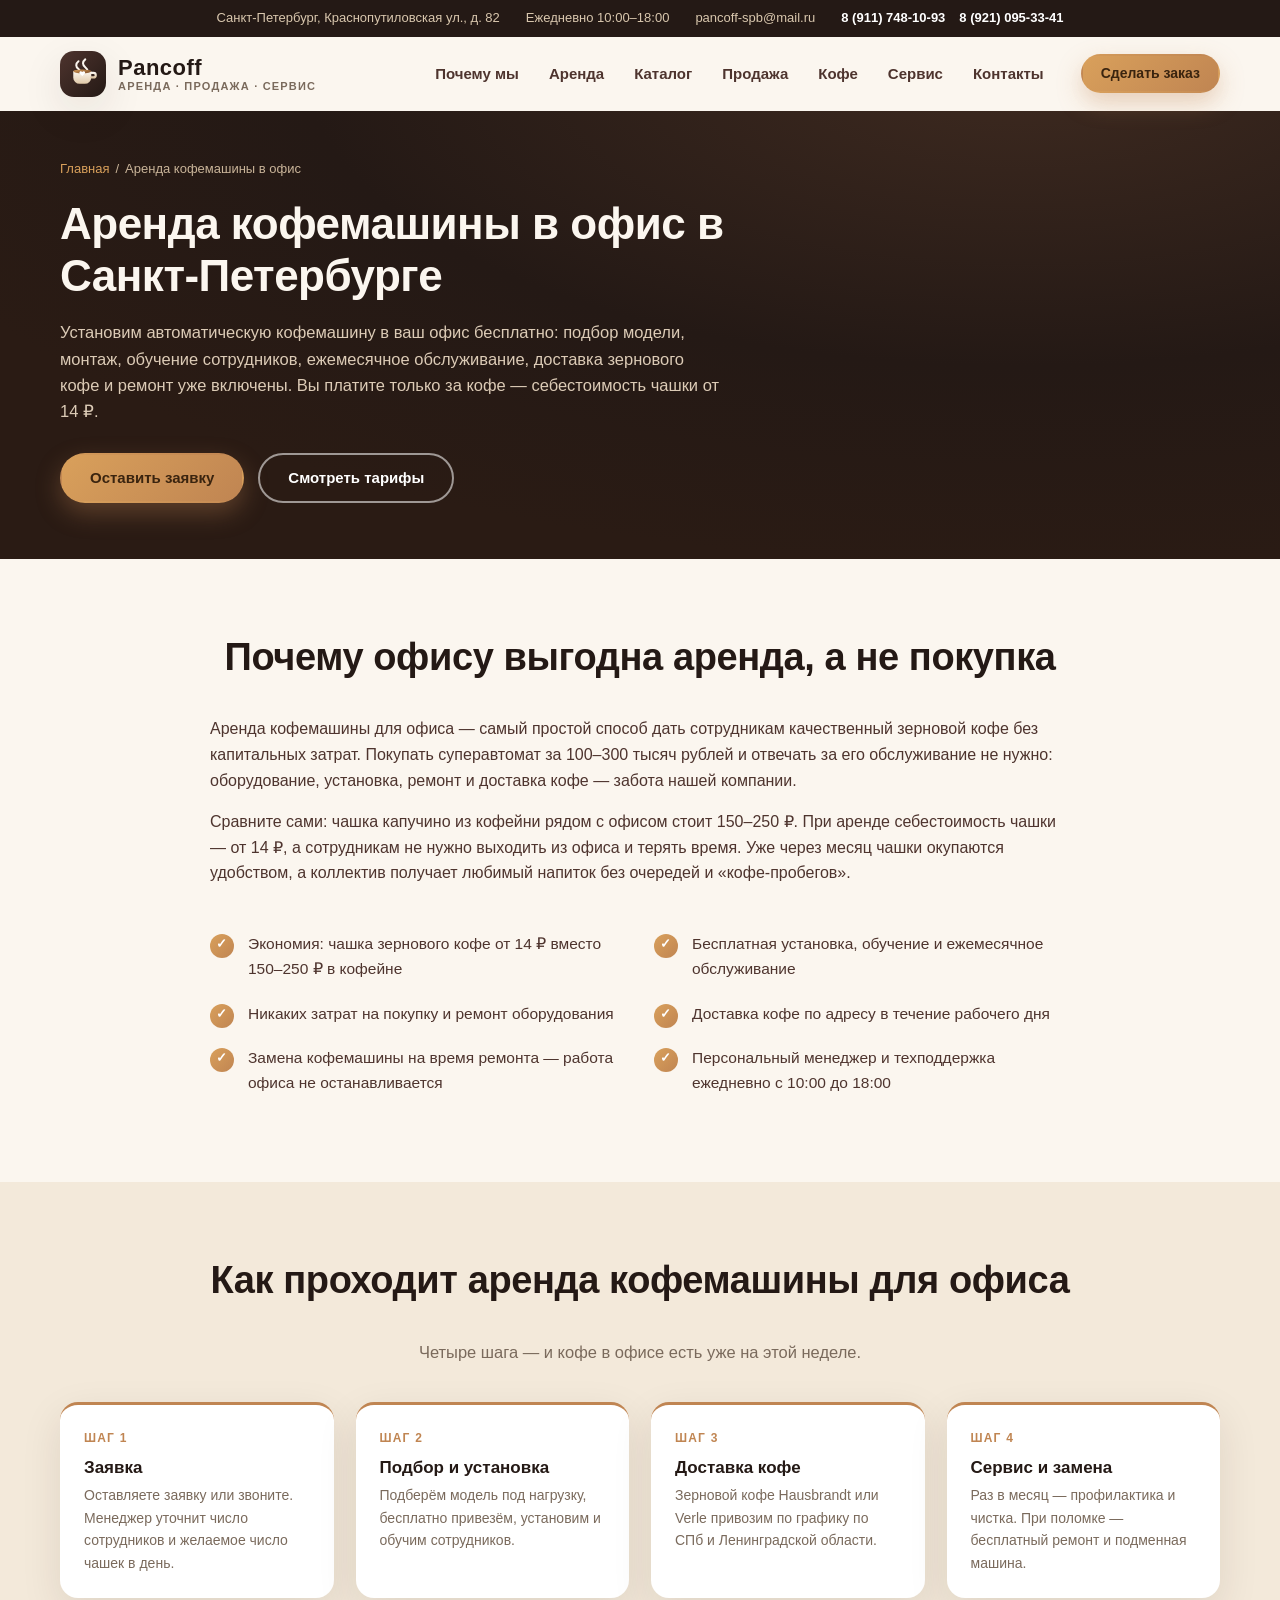
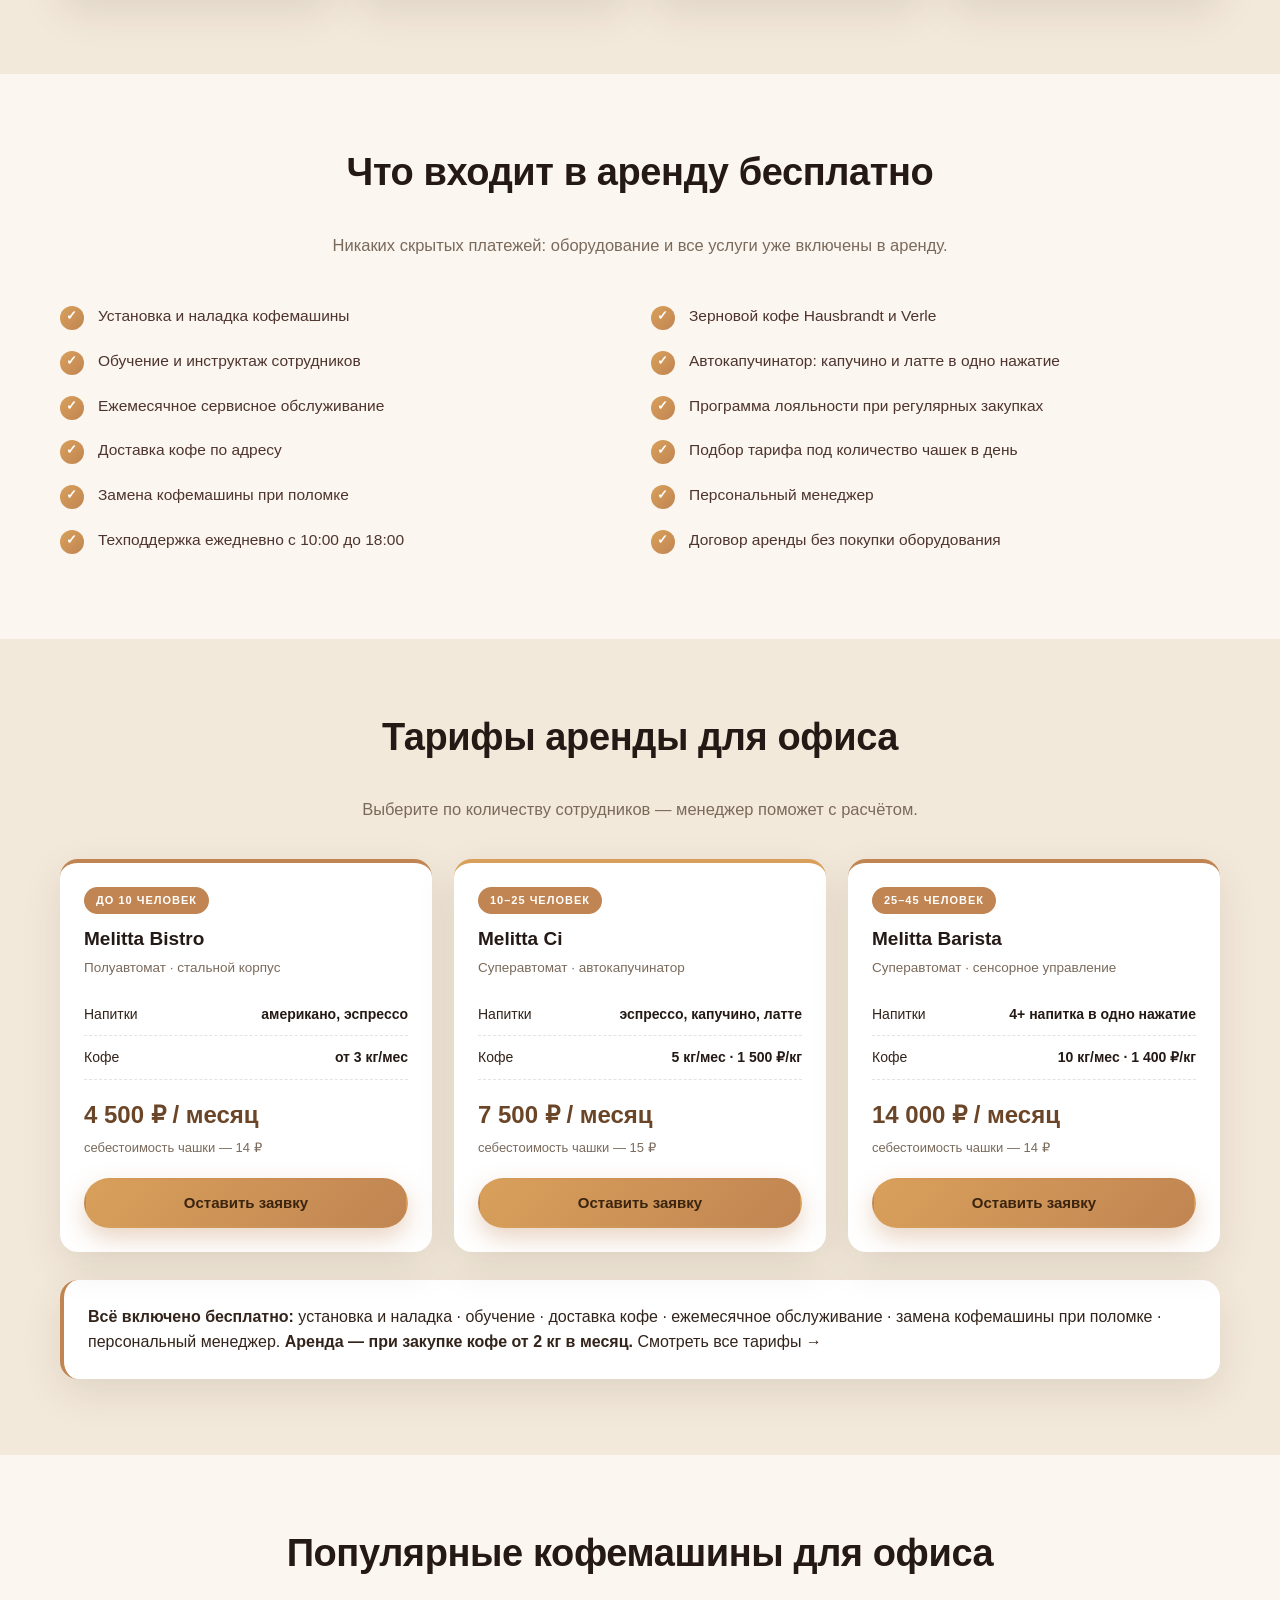
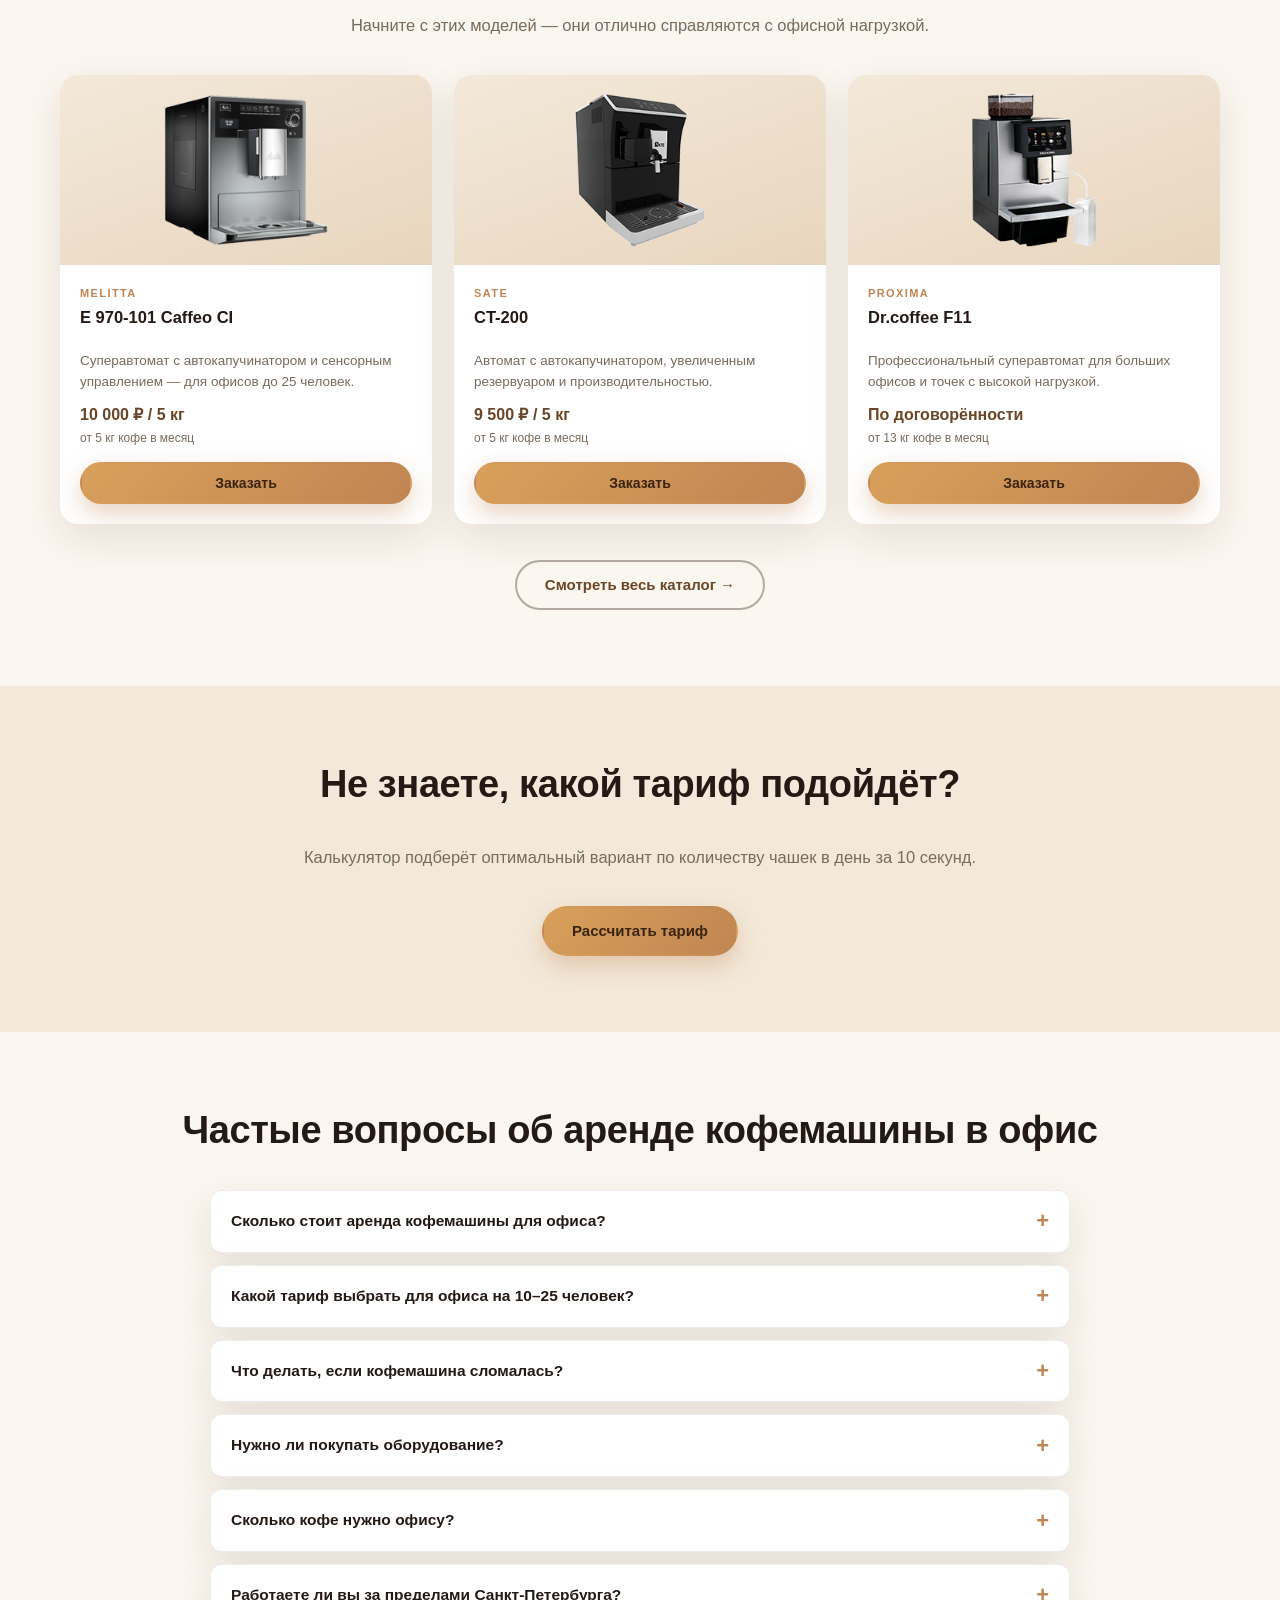
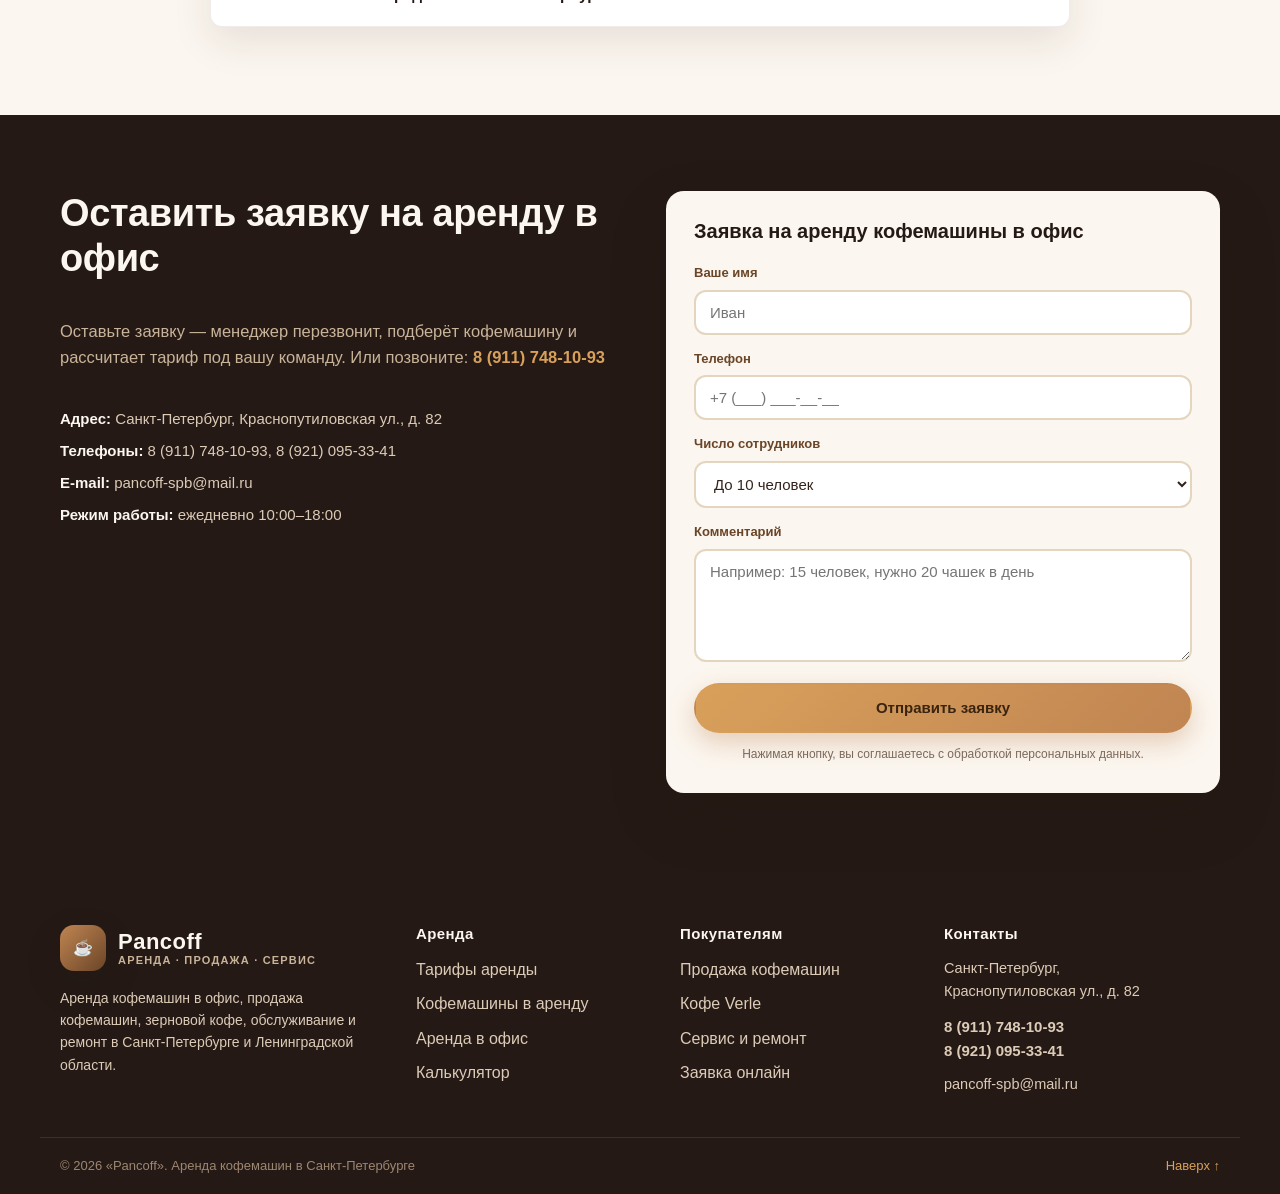
==== arenda-v-ofis/index.html @ 170a032c "order presets: match subject to each page's select options, deterministic matching" ====
<!DOCTYPE html>
<html lang="ru">
<head>
  <meta charset="UTF-8">
  <meta name="viewport" content="width=device-width, initial-scale=1.0">
  <meta name="referrer" content="strict-origin-when-cross-origin">
  <meta http-equiv="Content-Security-Policy" content="default-src 'self'; script-src 'self'; style-src 'self'; img-src 'self' data:; font-src 'self'; connect-src 'none'; object-src 'none'; base-uri 'self'; form-action 'self' mailto:">
  <title>Аренда кофемашины в офис в Санкт-Петербурге — бесплатно от 14 ₽ за чашку | Pancoff</title>
  <meta name="description" content="Аренда кофемашины в офис в СПб и Лен. области: бесплатная установка, ежемесячное обслуживание, ремонт и доставка кофе Hausbrandt и Verle. От 14 ₽ за чашку. Звоните: 8 (911) 748-10-93.">
  <meta name="keywords" content="аренда кофемашины в офис, кофемашина в офис спб, аренда кофемашины для офиса, кофе в офис, аренда кофемашины санкт-петербург">
  <link rel="canonical" href="https://mirtipl.github.io/pancoff-site/arenda-v-ofis/">
  <meta property="og:type" content="website">
  <meta property="og:locale" content="ru_RU">
  <meta property="og:title" content="Аренда кофемашины в офис в Санкт-Петербурге — бесплатно от 14 ₽ за чашку">
  <meta property="og:description" content="Бесплатная установка, обслуживание, ремонт и доставка кофе. От 14 ₽ за чашку. Санкт-Петербург и Лен. область.">
  <meta property="og:url" content="https://mirtipl.github.io/pancoff-site/arenda-v-ofis/">
  <meta property="og:image" content="https://mirtipl.github.io/pancoff-site/images/rent/melitta-970-101.png">
  <link rel="icon" href="data:image/svg+xml,<svg xmlns='http://www.w3.org/2000/svg' viewBox='0 0 100 100'><text y='.9em' font-size='90'>☕</text></svg>">
  <link rel="stylesheet" href="../css/style.css">
  <script type="application/ld+json">
  {
    "@context": "https://schema.org",
    "@type": "LocalBusiness",
    "name": "Pancoff",
    "description": "Аренда кофемашины в офис, продажа кофемашин, зерновой кофе, обслуживание и ремонт в Санкт-Петербурге и Ленинградской области.",
    "url": "https://mirtipl.github.io/pancoff-site/arenda-v-ofis/",
    "telephone": ["+79117481093", "+79210953341"],
    "email": "pancoff-spb@mail.ru",
    "image": "https://mirtipl.github.io/pancoff-site/images/rent/melitta-970-101.png",
    "address": {
      "@type": "PostalAddress",
      "streetAddress": "Краснопутиловская ул., д. 82",
      "addressLocality": "Санкт-Петербург",
      "addressCountry": "RU"
    },
    "openingHours": "Mo-Su 10:00-18:00"
  }
  </script>
  <script type="application/ld+json">
  {
    "@context": "https://schema.org",
    "@type": "FAQPage",
    "mainEntity": [
      {
        "@type": "Question",
        "name": "Сколько стоит аренда кофемашины для офиса?",
        "acceptedAnswer": { "@type": "Answer", "text": "Кофемашина предоставляется бесплатно при закупке кофе от 2 кг в месяц. Вы платите только за зерновой кофе — себестоимость чашки от 14 ₽. Установка, обслуживание и ремонт уже включены." }
      },
      {
        "@type": "Question",
        "name": "Какой тариф выбрать для офиса на 10–25 человек?",
        "acceptedAnswer": { "@type": "Answer", "text": "Для офиса на 10–25 человек оптимален тариф «Для офиса» с суперавтоматом Melitta Ci и автокапучинатором: эспрессо, капучино и латте готовятся в одно нажатие. Стоимость — 7 500 ₽ в месяц при закупке 5 кг кофе." }
      },
      {
        "@type": "Question",
        "name": "Что делать, если кофемашина сломалась?",
        "acceptedAnswer": { "@type": "Answer", "text": "При поломке мы бесплатно ремонтируем кофемашину (при регулярной закупке кофе) и на время ремонта предоставляем подменную машину, чтобы работа офиса не останавливалась." }
      },
      {
        "@type": "Question",
        "name": "Нужно ли покупать оборудование?",
        "acceptedAnswer": { "@type": "Answer", "text": "Нет. Оборудование предоставляется в аренду бесплатно при закупке кофе от 2 кг в месяц. Заключается договор аренды, никаких затрат на покупку техники нет." }
      },
      {
        "@type": "Question",
        "name": "Сколько кофе нужно офису?",
        "acceptedAnswer": { "@type": "Answer", "text": "Из 3 кг зернового кофе получается около 300 чашек. Для офиса на 10–15 человек обычно хватает 3–5 кг в месяц — точную норму поможет рассчитать менеджер." }
      },
      {
        "@type": "Question",
        "name": "Работаете ли вы за пределами Санкт-Петербурга?",
        "acceptedAnswer": { "@type": "Answer", "text": "Да, мы доставляем кофе и обслуживаем кофемашины по Санкт-Петербургу и всей Ленинградской области." }
      }
    ]
  }
  </script>
</head>
<body>

  <!-- ====== TOP BAR ====== -->
  <div class="topbar">
    <div class="container topbar__inner">
      <span class="topbar__item">Санкт-Петербург, Краснопутиловская ул., д. 82</span>
      <span class="topbar__item topbar__hours">Ежедневно 10:00–18:00</span>
      <span class="topbar__item topbar__mail">
        <a href="mailto:pancoff-spb@mail.ru">pancoff-spb@mail.ru</a>
      </span>
      <span class="topbar__item topbar__phones">
        <a href="tel:+79117481093">8 (911) 748-10-93</a>
        <a href="tel:+79210953341">8 (921) 095-33-41</a>
      </span>
    </div>
  </div>

  <!-- ====== HEADER ====== -->
  <header class="header" id="header">
    <div class="container header__inner">
      <a class="logo" href="../index.html" aria-label="Pancoff — на главную">
        <span class="logo__cup" aria-hidden="true">
          <svg viewBox="0 0 48 48" width="36" height="36" fill="none">
            <defs>
              <linearGradient id="lgBody" x1="0" y1="0" x2="0" y2="1">
                <stop offset="0" stop-color="#FBF6EF"/>
                <stop offset="1" stop-color="#E0C9A8"/>
              </linearGradient>
              <linearGradient id="lgCoffee" x1="0" y1="0" x2="1" y2="1">
                <stop offset="0" stop-color="#D9A05B"/>
                <stop offset="1" stop-color="#7A4A26"/>
              </linearGradient>
            </defs>
            <g class="logo-steam">
              <path d="M18 7c-4 3.2-4 7.2 0 10.4s4 7.2 0 10.4" stroke="#FBF6EF" stroke-width="2.7" stroke-linecap="round"/>
              <path d="M27 4.5c-4 3.2-4 7.2 0 10.4s4 7.2 0 10.4" stroke="#FBF6EF" stroke-width="2.7" stroke-linecap="round"/>
            </g>
            <path d="M11 20h24v8.5a8.5 8.5 0 0 1-8.5 8.5h-7A8.5 8.5 0 0 1 11 28.5V20z" fill="url(#lgBody)"/>
            <path d="M35 22.5h3a3 3 0 0 1 0 6h-3" stroke="url(#lgBody)" stroke-width="2.9" stroke-linecap="round"/>
            <ellipse cx="23" cy="20.4" rx="12" ry="2.5" fill="url(#lgCoffee)"/>
            <path class="logo-heart" d="M23 21.4c-.7-1-2-1.5-3-.8-1 .7-1 2.2-.2 3l3.2 3 3.2-3c.8-.8.8-2.3-.2-3-1-.7-2.3-.2-3 .8z" fill="#fff"/>
          </svg>
        </span>
        <span class="logo__text">Pancoff<small>аренда · продажа · сервис</small></span>
      </a>

      <nav class="nav" id="nav" aria-label="Основное меню">
        <a href="../index.html#advantages" class="nav__link">Почему мы</a>
        <a href="../index.html#packages" class="nav__link">Аренда</a>
        <a href="../index.html#catalog" class="nav__link">Каталог</a>
        <a href="../prodazha/" class="nav__link">Продажа</a>
        <a href="../coffee/" class="nav__link">Кофе</a>
        <a href="../remont/" class="nav__link">Сервис</a>
        <a href="../index.html#contacts" class="nav__link">Контакты</a>
        <div class="nav__extra">
          <div class="nav__phones">
            <a href="tel:+79117481093">8 (911) 748-10-93</a>
            <a href="tel:+79210953341">8 (921) 095-33-41</a>
          </div>
          <p class="nav__meta">Санкт-Петербург, Краснопутиловская ул., д. 82 · ежедневно 10:00–18:00 · pancoff-spb@mail.ru</p>
          <a href="#order" data-order data-tpl="office" class="btn btn--accent nav__cta">Сделать заказ</a>
        </div>
      </nav>
      <div class="nav-backdrop" id="navBackdrop" aria-hidden="true"></div>

      <div class="header__actions">
        <a href="#order" data-order data-tpl="office" class="btn btn--accent btn--sm header__cta">Сделать заказ</a>
        <button class="burger" id="burger" aria-label="Открыть меню" aria-expanded="false">
          <span></span><span></span><span></span>
        </button>
      </div>
    </div>
  </header>

  <main id="top">

    <!-- ====== PAGE HEAD ====== -->
    <section class="pagehead">
      <div class="container">
        <nav class="breadcrumb" aria-label="Хлебные крошки">
          <a href="../index.html">Главная</a>
          <span>/</span>
          <span>Аренда кофемашины в офис</span>
        </nav>
        <h1 class="pagehead__title">Аренда кофемашины в офис в Санкт-Петербурге</h1>
        <p class="pagehead__sub">
          Установим автоматическую кофемашину в ваш офис бесплатно: подбор модели, монтаж, обучение сотрудников,
          ежемесячное обслуживание, доставка зернового кофе и ремонт уже включены. Вы платите только за кофе —
          себестоимость чашки от 14 ₽.
        </p>
        <div class="hero__actions pagehead__actions">
          <a href="#order" data-order data-tpl="office" class="btn btn--accent">Оставить заявку</a>
          <a href="#tarifs" class="btn btn--ghost">Смотреть тарифы</a>
        </div>
      </div>
    </section>

    <!-- ====== BENEFITS ====== -->
    <section class="section">
      <div class="container">
        <h2 class="section__title">Почему офису выгодна аренда, а не покупка</h2>
        <div class="prose">
          <p>
            Аренда кофемашины для офиса — самый простой способ дать сотрудникам качественный зерновой кофе
            без капитальных затрат. Покупать суперавтомат за 100–300 тысяч рублей и отвечать за его обслуживание
            не нужно: оборудование, установка, ремонт и доставка кофе — забота нашей компании.
          </p>
          <p>
            Сравните сами: чашка капучино из кофейни рядом с офисом стоит 150–250 ₽. При аренде себестоимость
            чашки — от 14 ₽, а сотрудникам не нужно выходить из офиса и терять время. Уже через месяц чашки
            окупаются удобством, а коллектив получает любимый напиток без очередей и «кофе-пробегов».
          </p>
        </div>
        <ul class="checklist checklist--2col">
          <li>Экономия: чашка зернового кофе от 14 ₽ вместо 150–250 ₽ в кофейне</li>
          <li>Бесплатная установка, обучение и ежемесячное обслуживание</li>
          <li>Никаких затрат на покупку и ремонт оборудования</li>
          <li>Доставка кофе по адресу в течение рабочего дня</li>
          <li>Замена кофемашины на время ремонта — работа офиса не останавливается</li>
          <li>Персональный менеджер и техподдержка ежедневно с 10:00 до 18:00</li>
        </ul>
      </div>
    </section>

    <!-- ====== HOW IT WORKS ====== -->
    <section class="section section--tint">
      <div class="container">
        <h2 class="section__title">Как проходит аренда кофемашины для офиса</h2>
        <p class="section__lead">Четыре шага — и кофе в офисе есть уже на этой неделе.</p>
        <div class="steps">
          <div class="step">
            <div class="step__num">Шаг 1</div>
            <h3>Заявка</h3>
            <p>Оставляете заявку или звоните. Менеджер уточнит число сотрудников и желаемое число чашек в день.</p>
          </div>
          <div class="step">
            <div class="step__num">Шаг 2</div>
            <h3>Подбор и установка</h3>
            <p>Подберём модель под нагрузку, бесплатно привезём, установим и обучим сотрудников.</p>
          </div>
          <div class="step">
            <div class="step__num">Шаг 3</div>
            <h3>Доставка кофе</h3>
            <p>Зерновой кофе Hausbrandt или Verle привозим по графику по СПб и Ленинградской области.</p>
          </div>
          <div class="step">
            <div class="step__num">Шаг 4</div>
            <h3>Сервис и замена</h3>
            <p>Раз в месяц — профилактика и чистка. При поломке — бесплатный ремонт и подменная машина.</p>
          </div>
        </div>
      </div>
    </section>

    <!-- ====== INCLUDED ====== -->
    <section class="section">
      <div class="container">
        <h2 class="section__title">Что входит в аренду бесплатно</h2>
        <p class="section__lead">Никаких скрытых платежей: оборудование и все услуги уже включены в аренду.</p>
        <div class="grid grid--2">
          <ul class="checklist">
            <li>Установка и наладка кофемашины</li>
            <li>Обучение и инструктаж сотрудников</li>
            <li>Ежемесячное сервисное обслуживание</li>
            <li>Доставка кофе по адресу</li>
            <li>Замена кофемашины при поломке</li>
            <li>Техподдержка ежедневно с 10:00 до 18:00</li>
          </ul>
          <ul class="checklist">
            <li>Зерновой кофе Hausbrandt и Verle</li>
            <li>Автокапучинатор: капучино и латте в одно нажатие</li>
            <li>Программа лояльности при регулярных закупках</li>
            <li>Подбор тарифа под количество чашек в день</li>
            <li>Персональный менеджер</li>
            <li>Договор аренды без покупки оборудования</li>
          </ul>
        </div>
      </div>
    </section>

    <!-- ====== TARIFFS ====== -->
    <section class="section section--tint" id="tarifs">
      <div class="container">
        <h2 class="section__title">Тарифы аренды для офиса</h2>
        <p class="section__lead">Выберите по количеству сотрудников — менеджер поможет с расчётом.</p>
        <div class="grid grid--3">
          <div class="package">
            <span class="package__tag">До 10 человек</span>
            <h3>Melitta Bistro</h3>
            <div class="package__machine">Полуавтомат · стальной корпус</div>
            <div class="package__spec"><span>Напитки</span><b>американо, эспрессо</b></div>
            <div class="package__spec"><span>Кофе</span><b>от 3 кг/мес</b></div>
            <div class="package__price"><b>4 500 ₽ / месяц</b><span>себестоимость чашки — 14 ₽</span></div>
            <a class="btn btn--accent" href="#order" data-order data-tpl="package" data-subject="До 10 человек" data-tariff="до 10 человек" data-machine="Melitta Bistro" data-price="4 500 ₽" data-coffee="от 3 кг/мес">Оставить заявку</a>
          </div>
          <div class="package package--hot">
            <span class="package__tag">10–25 человек</span>
            <h3>Melitta Ci</h3>
            <div class="package__machine">Суперавтомат · автокапучинатор</div>
            <div class="package__spec"><span>Напитки</span><b>эспрессо, капучино, латте</b></div>
            <div class="package__spec"><span>Кофе</span><b>5 кг/мес · 1 500 ₽/кг</b></div>
            <div class="package__price"><b>7 500 ₽ / месяц</b><span>себестоимость чашки — 15 ₽</span></div>
            <a class="btn btn--accent" href="#order" data-order data-tpl="package" data-subject="10–25 человек" data-tariff="10–25 человек" data-machine="Melitta Ci" data-price="7 500 ₽" data-coffee="5 кг/мес · 1 500 ₽/кг">Оставить заявку</a>
          </div>
          <div class="package">
            <span class="package__tag">25–45 человек</span>
            <h3>Melitta Barista</h3>
            <div class="package__machine">Суперавтомат · сенсорное управление</div>
            <div class="package__spec"><span>Напитки</span><b>4+ напитка в одно нажатие</b></div>
            <div class="package__spec"><span>Кофе</span><b>10 кг/мес · 1 400 ₽/кг</b></div>
            <div class="package__price"><b>14 000 ₽ / месяц</b><span>себестоимость чашки — 14 ₽</span></div>
            <a class="btn btn--accent" href="#order" data-order data-tpl="package" data-subject="25–45 человек" data-tariff="25–45 человек" data-machine="Melitta Barista" data-price="14 000 ₽" data-coffee="10 кг/мес · 1 400 ₽/кг">Оставить заявку</a>
          </div>
        </div>
        <div class="panel packages__note">
          <b>Всё включено бесплатно:</b> установка и наладка · обучение · доставка кофе · ежемесячное обслуживание ·
          замена кофемашины при поломке · персональный менеджер. <b>Аренда — при закупке кофе от 2 кг в месяц.</b>
          <a href="../index.html#packages">Смотреть все тарифы →</a>
        </div>
      </div>
    </section>

    <!-- ====== FEATURED MACHINES ====== -->
    <section class="section">
      <div class="container">
        <h2 class="section__title">Популярные кофемашины для офиса</h2>
        <p class="section__lead">Начните с этих моделей — они отлично справляются с офисной нагрузкой.</p>
        <div class="catalog">
          <div class="item">
            <div class="item__img">
              <img class="item__img-photo" src="../images/rent/melitta-970-101.png" alt="Кофемашина Melitta E 970-101 Caffeo CI в аренду в офис" loading="lazy">
            </div>
            <div class="item__body">
              <span class="item__brand">Melitta</span>
              <h3>E 970-101 Caffeo CI</h3>
              <p class="item__desc">Суперавтомат с автокапучинатором и сенсорным управлением — для офисов до 25 человек.</p>
              <div class="item__foot">
                <div class="item__price"><b>10 000 ₽ / 5 кг</b><span>от 5 кг кофе в месяц</span></div>
                <a class="btn btn--accent" href="#order" data-order data-tpl="rent" data-machine="Melitta E 970-101 Caffeo CI" data-price="10 000 ₽ / 5 кг">Заказать</a>
              </div>
            </div>
          </div>
          <div class="item">
            <div class="item__img">
              <img class="item__img-photo" src="../images/rent/sate-ct-200.png" alt="Кофемашина Sate CT-200 в аренду в офис" loading="lazy">
            </div>
            <div class="item__body">
              <span class="item__brand">Sate</span>
              <h3>CT-200</h3>
              <p class="item__desc">Автомат с автокапучинатором, увеличенным резервуаром и производительностью.</p>
              <div class="item__foot">
                <div class="item__price"><b>9 500 ₽ / 5 кг</b><span>от 5 кг кофе в месяц</span></div>
                <a class="btn btn--accent" href="#order" data-order data-tpl="rent" data-machine="Sate CT-200" data-price="9 500 ₽ / 5 кг">Заказать</a>
              </div>
            </div>
          </div>
          <div class="item">
            <div class="item__img">
              <img class="item__img-photo" src="../images/rent/proxima-f11.png" alt="Кофемашина Proxima Dr.coffee F11 в аренду в офис" loading="lazy">
            </div>
            <div class="item__body">
              <span class="item__brand">Proxima</span>
              <h3>Dr.coffee F11</h3>
              <p class="item__desc">Профессиональный суперавтомат для больших офисов и точек с высокой нагрузкой.</p>
              <div class="item__foot">
                <div class="item__price"><b>По договорённости</b><span>от 13 кг кофе в месяц</span></div>
                <a class="btn btn--accent" href="#order" data-order data-tpl="rent" data-machine="Proxima Dr.coffee F11" data-price="по договорённости">Заказать</a>
              </div>
            </div>
          </div>
        </div>
        <div class="center-cta">
          <a class="btn btn--ghost-dark" href="../index.html#catalog">Смотреть весь каталог →</a>
        </div>
      </div>
    </section>

    <!-- ====== CALC CTA ====== -->
    <section class="section section--tint">
      <div class="container calc-cta">
        <h2 class="section__title">Не знаете, какой тариф подойдёт?</h2>
        <p class="section__lead">Калькулятор подберёт оптимальный вариант по количеству чашек в день за 10 секунд.</p>
        <a class="btn btn--accent" href="../index.html#calc">Рассчитать тариф</a>
      </div>
    </section>

    <!-- ====== FAQ ====== -->
    <section class="section" id="faq">
      <div class="container">
        <h2 class="section__title">Частые вопросы об аренде кофемашины в офис</h2>
        <div class="faq">
          <details>
            <summary>Сколько стоит аренда кофемашины для офиса?</summary>
            <p>Кофемашина предоставляется бесплатно при закупке кофе от 2 кг в месяц. Вы платите только за зерновой кофе — себестоимость чашки от 14 ₽. Установка, обслуживание и ремонт уже включены.</p>
          </details>
          <details>
            <summary>Какой тариф выбрать для офиса на 10–25 человек?</summary>
            <p>Для офиса на 10–25 человек оптимален тариф «Для офиса» с суперавтоматом Melitta Ci и автокапучинатором: эспрессо, капучино и латте готовятся в одно нажатие. Стоимость — 7 500 ₽ в месяц при закупке 5 кг кофе.</p>
          </details>
          <details>
            <summary>Что делать, если кофемашина сломалась?</summary>
            <p>При поломке мы бесплатно ремонтируем кофемашину (при регулярной закупке кофе) и на время ремонта предоставляем подменную машину, чтобы работа офиса не останавливалась.</p>
          </details>
          <details>
            <summary>Нужно ли покупать оборудование?</summary>
            <p>Нет. Оборудование предоставляется в аренду бесплатно при закупке кофе от 2 кг в месяц. Заключается договор аренды, никаких затрат на покупку техники нет.</p>
          </details>
          <details>
            <summary>Сколько кофе нужно офису?</summary>
            <p>Из 3 кг зернового кофе получается около 300 чашек. Для офиса на 10–15 человек обычно хватает 3–5 кг в месяц — точную норму поможет рассчитать менеджер.</p>
          </details>
          <details>
            <summary>Работаете ли вы за пределами Санкт-Петербурга?</summary>
            <p>Да, мы доставляем кофе и обслуживаем кофемашины по Санкт-Петербургу и всей Ленинградской области.</p>
          </details>
        </div>
      </div>
    </section>

    <!-- ====== ORDER ====== -->
    <section class="section section--dark" id="order">
      <div class="container order">
        <div class="order__text">
          <h2 class="section__title section__title--left section__title--light">Оставить заявку на аренду в офис</h2>
          <p class="section__lead section__lead--left section__lead--light">
            Оставьте заявку — менеджер перезвонит, подберёт кофемашину и рассчитает тариф под вашу команду.
            Или позвоните: <a class="order__phone" href="tel:+79117481093">8 (911) 748-10-93</a>
          </p>
          <ul class="order__contacts">
            <li><b>Адрес:</b> Санкт-Петербург, Краснопутиловская ул., д. 82</li>
            <li><b>Телефоны:</b> 8 (911) 748-10-93, 8 (921) 095-33-41</li>
            <li><b>E-mail:</b> pancoff-spb@mail.ru</li>
            <li><b>Режим работы:</b> ежедневно 10:00–18:00</li>
          </ul>
        </div>
        <form class="form" id="orderForm" novalidate>
          <h3 class="form__title">Заявка на аренду кофемашины в офис</h3>
          <label class="field">
            <span>Ваше имя</span>
            <input type="text" name="name" placeholder="Иван" autocomplete="name" maxlength="100" required>
          </label>
          <label class="field">
            <span>Телефон</span>
            <input type="tel" name="phone" placeholder="+7 (___) ___-__-__" autocomplete="tel" maxlength="24" required>
          </label>
          <label class="field">
            <span>Число сотрудников</span>
            <select name="subject">
              <option>До 10 человек</option>
              <option>10–25 человек</option>
              <option>25–45 человек</option>
              <option>Более 45 человек</option>
            </select>
          </label>
          <label class="field">
            <span>Комментарий</span>
            <textarea name="message" rows="5" placeholder="Например: 15 человек, нужно 20 чашек в день"></textarea>
          </label>
          <button type="submit" class="btn btn--accent btn--block">Отправить заявку</button>
          <p class="form__note">Нажимая кнопку, вы соглашаетесь с обработкой персональных данных.</p>
          <div class="form__done" role="status">
            <div class="big">☕</div>
            <h4>Спасибо! Заявка сформирована</h4>
            <p>В почтовой программе откроется письмо — останется нажать «Отправить».</p>
            <a class="form__mailto" href="#">Открыть письмо в почтовом клиенте →</a>
            <p class="form__reset">Форма снова станет доступна через 5 секунд…</p>
          </div>
        </form>
      </div>
    </section>

  </main>

  <!-- ====== FOOTER ====== -->
  <footer class="footer" id="contacts">
    <div class="container footer__grid">
      <div class="footer__col">
        <a class="logo logo--light" href="../index.html">
          <span class="logo__cup" aria-hidden="true">☕</span>
          <span class="logo__text">Pancoff<small>аренда · продажа · сервис</small></span>
        </a>
        <p class="footer__about">Аренда кофемашин в офис, продажа кофемашин, зерновой кофе, обслуживание и ремонт в Санкт-Петербурге и Ленинградской области.</p>
      </div>
      <div class="footer__col">
        <h4>Аренда</h4>
        <ul class="footer__links">
          <li><a href="../index.html#packages">Тарифы аренды</a></li>
          <li><a href="../index.html#catalog">Кофемашины в аренду</a></li>
          <li><a href="#top">Аренда в офис</a></li>
          <li><a href="../index.html#calc">Калькулятор</a></li>
        </ul>
      </div>
      <div class="footer__col">
        <h4>Покупателям</h4>
        <ul class="footer__links">
          <li><a href="../prodazha/">Продажа кофемашин</a></li>
          <li><a href="../coffee/">Кофе Verle</a></li>
          <li><a href="../remont/">Сервис и ремонт</a></li>
          <li><a href="#order" data-order data-tpl="office">Заявка онлайн</a></li>
        </ul>
      </div>
      <div class="footer__col">
        <h4>Контакты</h4>
        <address class="footer__address">
          Санкт-Петербург,<br>Краснопутиловская ул., д. 82
        </address>
        <p class="footer__phones">
          <a href="tel:+79117481093">8 (911) 748-10-93</a><br>
          <a href="tel:+79210953341">8 (921) 095-33-41</a>
        </p>
        <a class="footer__mail" href="mailto:pancoff-spb@mail.ru">pancoff-spb@mail.ru</a>
      </div>
    </div>
    <div class="container footer__bottom">
      <span>© 2026 «Pancoff». Аренда кофемашин в Санкт-Петербурге</span>
      <a href="#top">Наверх ↑</a>
    </div>
  </footer>

  <script src="../js/main.js"></script>
</body>
</html>
---- css/style.css ----
/* ===== Pancoff — modern stylesheet ===== */
:root {
  --coffee-900: #241915;
  --coffee-800: #2A1B14;
  --coffee-700: #3E2A20;
  --brown: #4E342E;
  --brown-2: #6b4527;
  --accent: #C08552;
  --accent-2: #B47B4F;
  --accent-3: #D9A05B;
  --cream: #FBF6EF;
  --cream-2: #F3E9DA;
  --text: #33241B;
  --muted: #7A6A5C;
  --white: #fff;
  --radius: 18px;
  --radius-sm: 12px;
  --shadow: 0 14px 40px rgba(46, 27, 15, .10);
  --shadow-lg: 0 24px 60px rgba(46, 27, 15, .16);
  --font: "Segoe UI", "Manrope", "Montserrat", -apple-system, "Helvetica Neue", Arial, sans-serif;
  --maxw: 1200px;
}

* { box-sizing: border-box; }

html { scroll-behavior: smooth; scroll-padding-top: 84px; }

body {
  margin: 0;
  font-family: var(--font);
  color: var(--text);
  background: var(--cream);
  line-height: 1.6;
  -webkit-font-smoothing: antialiased;
  -webkit-text-size-adjust: 100%;
  text-size-adjust: 100%;
  overflow-x: hidden;
}

img, svg { max-width: 100%; display: block; }
a { color: inherit; text-decoration: none; }
ul { margin: 0; padding: 0; list-style: none; }
h1, h2, h3, h4 { margin: 0; line-height: 1.2; }
h1, h2, h3, h4 { overflow-wrap: break-word; }
.hero__title, .section__title, .item h3, .package h3, .coffee__card h3 { overflow-wrap: anywhere; }
p, li, address { -webkit-hyphens: auto; hyphens: auto; }
a, button { -webkit-tap-highlight-color: transparent; }
button { touch-action: manipulation; }

.container { max-width: var(--maxw); margin: 0 auto; padding: 0 20px; }

.btn {
  display: inline-flex;
  align-items: center;
  justify-content: center;
  gap: 8px;
  padding: 14px 28px;
  border-radius: 999px;
  font-weight: 700;
  font-size: 15px;
  line-height: 1.2;
  border: 2px solid transparent;
  cursor: pointer;
  transition: transform .18s ease, box-shadow .18s ease, background .18s ease, color .18s ease;
  font-family: var(--font);
}
.btn--accent { background: linear-gradient(135deg, var(--accent-3), var(--accent)); color: #3a240f; box-shadow: 0 10px 24px rgba(192, 133, 82, .35); }
.btn--accent:hover { transform: translateY(-2px); box-shadow: 0 16px 32px rgba(192, 133, 82, .45); }
.btn--ghost { border-color: rgba(255, 255, 255, .55); color: var(--white); }
.btn--ghost:hover { background: rgba(255, 255, 255, .12); }
.btn--ghost-dark { border-color: rgba(46, 27, 15, .35); color: var(--brown-2); }
.btn--ghost-dark:hover { background: rgba(192, 133, 82, .12); }
.btn--sm { padding: 9px 18px; font-size: 14px; }
.btn--block { width: 100%; }
.btn:focus-visible, .tab:focus-visible, .burger:focus-visible, .faq summary:focus-visible { outline: 3px solid var(--accent-3); outline-offset: 2px; }
a:focus-visible { outline: 2px solid var(--accent-3); outline-offset: 2px; }

/* ---------- top bar ---------- */
.topbar { background: var(--coffee-900); color: #D9C7AE; font-size: 13px; }
.topbar__inner { display: flex; flex-wrap: wrap; gap: 6px 26px; justify-content: center; align-items: center; padding-top: 8px; padding-bottom: 8px; }
.topbar__phones { display: inline-flex; gap: 14px; }
.topbar a:hover { color: var(--accent-3); }
.topbar__phones a { font-weight: 700; color: var(--white); }

/* ---------- header ---------- */
.header { position: sticky; top: 0; z-index: 50; background: rgba(251, 246, 239, .92); backdrop-filter: blur(10px); transition: box-shadow .2s ease; }
.header.scrolled { box-shadow: 0 6px 24px rgba(46, 27, 15, .10); }
.header__inner { display: flex; align-items: center; gap: 24px; padding-top: 14px; padding-bottom: 14px; }

.logo { display: inline-flex; align-items: center; gap: 12px; }
.logo__cup { display: grid; place-items: center; width: 46px; height: 46px; border-radius: 14px; background: linear-gradient(135deg, var(--brown), var(--coffee-900)); box-shadow: var(--shadow); }
.logo-steam path { transform-box: fill-box; transform-origin: center bottom; animation: logoSteam 2.4s ease-in-out infinite; }
.logo-steam path:nth-child(2) { animation-delay: .7s; }
@keyframes logoSteam {
  0%, 100% { transform: translateY(0) scaleY(1); opacity: .55; }
  50% { transform: translateY(-3.5px) scaleY(1.12); opacity: 1; }
}
.logo-heart { transform-box: fill-box; transform-origin: center; animation: heartPulse 1.7s ease-in-out infinite; }
@keyframes heartPulse {
  0%, 100% { transform: scale(1); }
  50% { transform: scale(1.22); }
}
.logo__text { font-size: 22px; font-weight: 800; color: var(--coffee-900); letter-spacing: .5px; display: flex; flex-direction: column; line-height: 1.1; }
.logo__text small { font-size: 11px; font-weight: 600; color: var(--muted); letter-spacing: 1.2px; text-transform: uppercase; }
.logo--light .logo__text { color: var(--cream); }
.logo--light .logo__text small { color: #C9B499; }
.logo--light .logo__cup { background: linear-gradient(135deg, var(--accent), var(--brown-2)); }

.nav { display: flex; gap: 4px; margin-left: auto; }
.nav__link { padding: 8px 13px; border-radius: 999px; font-weight: 600; font-size: 15px; color: var(--brown); transition: background .15s ease, color .15s ease; }
.nav__link:hover { background: rgba(192, 133, 82, .14); color: var(--brown-2); }

.header__actions { display: flex; align-items: center; gap: 12px; }

.burger { display: none; flex-direction: column; gap: 5px; background: none; border: 0; padding: 10px; cursor: pointer; }
.burger span { width: 24px; height: 3px; border-radius: 3px; background: var(--brown); transition: transform .2s ease, opacity .2s ease; }
.burger.open span:nth-child(1) { transform: translateY(8px) rotate(45deg); }
.burger.open span:nth-child(2) { opacity: 0; }
.burger.open span:nth-child(3) { transform: translateY(-8px) rotate(-45deg); }

/* mobile menu backdrop & drawer extras */
.nav-backdrop { position: fixed; inset: 0; z-index: 54; background: rgba(20, 12, 8, .55); opacity: 0; visibility: hidden; transition: opacity .3s ease, visibility 0s linear .3s; }
.nav-backdrop.open { opacity: 1; visibility: visible; transition: opacity .3s ease; }
.nav__extra { display: none; }

/* ---------- hero ---------- */
.hero { background: radial-gradient(1200px 500px at 80% -10%, #3E2A20 0%, var(--coffee-900) 60%, var(--coffee-800) 100%); color: var(--cream); overflow: hidden; }
.hero__inner { display: grid; grid-template-columns: 1.15fr .85fr; gap: 30px; align-items: center; padding-top: 72px; padding-bottom: 72px; }
.hero__badge { display: inline-block; padding: 8px 16px; border-radius: 999px; background: rgba(192, 133, 82, .18); border: 1px solid rgba(192, 133, 82, .45); color: var(--accent-3); font-size: 13px; font-weight: 700; letter-spacing: .4px; margin-bottom: 20px; }
.hero__title { font-size: clamp(34px, 5vw, 58px); font-weight: 800; letter-spacing: -.5px; }
.hero__title span { color: var(--accent-3); }
.hero__subtitle { margin: 20px 0 30px; font-size: 17px; color: #DCCBB6; max-width: 560px; }
.hero__subtitle strong { color: var(--white); }
.hero__actions { display: flex; gap: 14px; flex-wrap: wrap; }
.hero__stats { display: grid; grid-template-columns: repeat(4, 1fr); gap: 16px; margin-top: 46px; }
.stat { background: rgba(255, 255, 255, .05); border: 1px solid rgba(255, 255, 255, .12); border-radius: var(--radius); padding: 16px 18px; }
.stat b { display: block; font-size: 26px; color: var(--accent-3); line-height: 1.1; }
.stat span { font-size: 13px; color: #C9B499; }
.hero__art { display: flex; justify-content: center; filter: drop-shadow(0 30px 40px rgba(0,0,0,.35)); }
.steam path { animation: rise 3.4s ease-in-out infinite; transform-box: fill-box; transform-origin: bottom center; opacity: .75; }
.steam path:nth-child(2) { animation-delay: .5s; }
.steam path:nth-child(3) { animation-delay: 1.1s; }
@keyframes rise { 0%, 100% { transform: translateY(0) scaleY(1); opacity: .5; } 50% { transform: translateY(-16px) scaleY(1.15); opacity: .9; } }
.cup-fill { transform-box: fill-box; transform-origin: center bottom; animation: fillCup 3.6s ease-in-out infinite alternate; }
@keyframes fillCup { 0% { transform: scaleY(.16); opacity: .75; } 100% { transform: scaleY(1); opacity: 1; } }
.bean-drop { transform-box: fill-box; animation: beanDrop 3.6s ease-in-out infinite; }
.bean-drop ellipse { animation: beanSpin 3.6s ease-in-out infinite; transform-origin: center; }
@keyframes beanDrop {
  0%, 100% { transform: translateY(0) rotate(0deg); opacity: 0; }
  12% { opacity: 1; }
  55% { transform: translateY(62px) rotate(200deg); opacity: 1; }
  70%, 100% { transform: translateY(62px) rotate(200deg); opacity: 0; }
}
@keyframes beanSpin { 0% { transform: rotate(28deg); } 55%, 100% { transform: rotate(388deg); } }

/* ---------- sections ---------- */
.section { padding: 76px 0; }
.section--tint { background: var(--cream-2); }
.section--dark { background: var(--coffee-900); color: var(--cream); }
.section__title { font-size: clamp(26px, 3.4vw, 38px); font-weight: 800; text-align: center; letter-spacing: -.4px; color: var(--coffee-900); margin-bottom: 36px; }
.section__title--left { text-align: left; }
.section__title--light { color: var(--cream); }
.section__lead { text-align: center; color: var(--muted); font-size: 16.5px; max-width: 760px; margin: 0 auto 36px; }
.section__lead--left { text-align: left; margin-left: 0; margin-right: 0; }
.section__lead--light { color: #C9B499; }

.grid { display: grid; gap: 22px; }
.grid--4 { grid-template-columns: repeat(4, 1fr); }

/* advantage cards */
.card { background: var(--white); border: 1px solid rgba(46, 27, 15, .06); border-radius: var(--radius); padding: 24px; box-shadow: var(--shadow); transition: transform .2s ease, box-shadow .2s ease; }
.card:hover { transform: translateY(-4px); box-shadow: var(--shadow-lg); }
.card__icon { width: 54px; height: 54px; border-radius: 16px; display: grid; place-items: center; background: linear-gradient(135deg, #F3E9DA, #E8D5BE); color: var(--brown-2); font-size: 26px; margin-bottom: 16px; }
.card h3 { font-size: 18px; color: var(--coffee-900); margin-bottom: 8px; }
.card p { margin: 0; color: var(--muted); font-size: 14.5px; }

/* packages */
.package { background: var(--white); border-radius: var(--radius); padding: 24px; box-shadow: var(--shadow); border-top: 4px solid var(--accent); display: flex; flex-direction: column; }
.package--hot { border-top-color: var(--accent-3); }
.package__tag { align-self: flex-start; font-size: 11px; font-weight: 800; letter-spacing: 1px; text-transform: uppercase; color: #fff; background: var(--accent); border-radius: 999px; padding: 5px 12px; margin-bottom: 14px; }
.package h3 { font-size: 19px; color: var(--coffee-900); margin-bottom: 6px; }
.package__machine { font-size: 13.5px; color: var(--muted); margin-bottom: 14px; }
.package__spec { display: flex; justify-content: space-between; gap: 10px; padding: 10px 0; border-bottom: 1px dashed rgba(46, 27, 15, .12); font-size: 14px; flex-wrap: wrap; align-items: baseline; }
.package__spec span, .package__spec b { overflow-wrap: anywhere; }
.package__spec b { color: var(--coffee-900); text-align: right; }
.package__price { margin-top: auto; padding-top: 16px; }
.package__price b { display: block; font-size: 24px; color: var(--brown-2); overflow-wrap: anywhere; }
.package__price span { font-size: 13px; color: var(--muted); }
.package .btn { width: 100%; margin-top: 18px; }
.packages__note { margin-top: 28px; border-left: 4px solid var(--accent); }

.panel { background: var(--white); border-radius: var(--radius); box-shadow: var(--shadow); padding: 24px; }

/* calculator */
.calc { background: var(--white); border-radius: var(--radius); box-shadow: var(--shadow-lg); padding: 28px; display: grid; grid-template-columns: 1fr 1fr; gap: 36px; align-items: center; }
.calc__input label { font-weight: 700; font-size: 16px; display: block; margin-bottom: 14px; }
.calc__range { display: flex; align-items: center; gap: 18px; }
.calc__range input[type="range"] { flex: 1; accent-color: var(--accent); height: 6px; cursor: pointer; }
.calc__range output { font-size: 34px; font-weight: 800; color: var(--brown-2); min-width: 74px; text-align: right; }
.calc__result { border-radius: var(--radius); padding: 22px; background: linear-gradient(135deg, var(--cream-2), #F3E9DA); display: flex; flex-direction: column; }
.calc__label { font-size: 11px; font-weight: 800; letter-spacing: 1.2px; text-transform: uppercase; color: var(--accent); margin: 0 0 6px; }
.calc__result h4 { font-size: 19px; color: var(--coffee-900); margin: 0 0 4px; }
.calc__price { font-size: 30px; font-weight: 800; color: var(--brown-2); overflow-wrap: anywhere; line-height: 1.15; margin: 6px 0 10px; }
.calc__price span { font-size: 15px; font-weight: 600; color: var(--muted); }
.calc__row { margin: 5px 0; font-size: 14.5px; color: var(--brown); }
.calc__row b { color: var(--brown-2); }
.calc__btn { margin-top: auto; width: 100%; }

/* catalog */
.catalog { display: grid; grid-template-columns: repeat(3, 1fr); gap: 22px; }
.catalog--sale { grid-template-columns: repeat(4, 1fr); }
.item { background: var(--white); border-radius: var(--radius); overflow: hidden; box-shadow: var(--shadow); display: flex; flex-direction: column; transition: transform .2s ease, box-shadow .2s ease; }
.item:hover { transform: translateY(-5px); box-shadow: var(--shadow-lg); }
.item__img { background: linear-gradient(160deg, #F3E9DA, #E8D5BE); display: grid; place-items: center; min-height: 190px; padding: 20px; position: relative; overflow: hidden; }
.item__img-photo { position: absolute; inset: 0; width: 100%; height: 100%; object-fit: contain; padding: 18px; z-index: 1; transition: transform .25s ease; }
.item:hover .item__img-photo { transform: scale(1.06); }
.item__body { padding: 20px; display: flex; flex-direction: column; flex: 1; }
.item__brand { font-size: 11px; font-weight: 800; letter-spacing: 1.4px; text-transform: uppercase; color: var(--accent); margin-bottom: 6px; }
.item h3 { font-size: 16.5px; color: var(--coffee-900); margin-bottom: 8px; }
.item__desc { font-size: 13.5px; color: var(--muted); margin-bottom: 12px; }
.item__drinks { display: flex; flex-wrap: wrap; gap: 6px; margin-bottom: 14px; }
.chip { font-size: 12px; font-weight: 600; background: var(--cream-2); color: var(--brown-2); border-radius: 999px; padding: 4px 10px; }
.item__foot { margin-top: auto; display: flex; flex-direction: column; align-items: stretch; gap: 12px; }
.item__price b { font-size: 16px; color: var(--brown-2); display: block; line-height: 1.2; overflow-wrap: anywhere; }
.item__price span { font-size: 12px; color: var(--muted); }
.item .btn { width: 100%; padding: 11px 18px; font-size: 14px; }

/* office */
.office { display: grid; grid-template-columns: .9fr 1.1fr; gap: 46px; align-items: center; }
.office__art { display: flex; justify-content: center; }
.office__art svg { filter: drop-shadow(0 20px 30px rgba(46,27,15,.18)); }
.checklist li { position: relative; padding: 10px 0 10px 38px; font-size: 15.5px; color: var(--brown); }
.checklist li::before { content: ""; position: absolute; left: 0; top: 12px; width: 24px; height: 24px; border-radius: 50%; background: linear-gradient(135deg, var(--accent-3), var(--accent)); }
.checklist li::after { content: "✓"; position: absolute; left: 6px; top: 12px; color: #fff; font-size: 13px; font-weight: 800; }
.office__actions { display: flex; flex-wrap: wrap; gap: 12px; margin-top: 26px; }

/* tabs */
.tabs { display: flex; gap: 10px; justify-content: center; margin-bottom: 28px; flex-wrap: wrap; }
.tab { padding: 10px 24px; border-radius: 999px; border: 2px solid rgba(46, 27, 15, .14); background: var(--white); font-weight: 700; font-size: 15px; cursor: pointer; color: var(--brown); transition: all .18s ease; font-family: var(--font); }
.tab:hover { border-color: var(--accent); }
.tab.active { background: var(--coffee-900); border-color: var(--coffee-900); color: var(--cream); }

/* coffee */
.coffee { display: grid; grid-template-columns: repeat(3, 1fr); gap: 22px; }
.coffee__card { background: var(--white); border-radius: var(--radius); box-shadow: var(--shadow); padding: 24px; text-align: center; transition: transform .2s ease, box-shadow .2s ease; }
.coffee__card:hover { transform: translateY(-4px); box-shadow: var(--shadow-lg); }
.coffee__roast { width: 92px; height: 92px; border-radius: 50%; margin: 0 auto 16px; display: grid; place-items: center; font-weight: 800; font-size: 14px; color: var(--cream); }
.coffee__roast--5 { background: linear-gradient(135deg, #B47B4F, #241915); }
.coffee__roast--3 { background: linear-gradient(135deg, #6b4527, #241915); }
.coffee__roast--sold { background: linear-gradient(135deg, #2A1B14, #241915); }
.coffee__card h3 { font-size: 20px; color: var(--coffee-900); margin-bottom: 10px; }
.coffee__card p { font-size: 14.5px; color: var(--muted); margin: 0; text-align: left; }

/* service */
.service { display: grid; grid-template-columns: 1.1fr .9fr; gap: 46px; align-items: start; }
.service__cols { display: grid; grid-template-columns: 1fr 1fr; gap: 22px; margin-bottom: 26px; }
.srv-card { background: var(--white); border-radius: var(--radius); padding: 24px; box-shadow: var(--shadow); }
.srv-card b { display: block; color: var(--brown-2); font-size: 17px; margin-bottom: 4px; }
.srv-card p { margin: 0; font-size: 13.5px; color: var(--muted); }
.service__list { background: var(--coffee-900); border-radius: var(--radius); color: var(--cream); padding: 10px 24px; box-shadow: var(--shadow-lg); }
.service__list li { padding: 14px 0; border-bottom: 1px dashed rgba(255, 255, 255, .14); font-size: 15px; display: flex; gap: 12px; align-items: center; }
.service__list li:last-child { border-bottom: 0; }
.service__list li::before { content: "✓"; flex: none; width: 24px; height: 24px; border-radius: 50%; background: var(--accent); display: grid; place-items: center; font-size: 12px; font-weight: 800; color: #3a240f; }
.service__side { display: flex; flex-direction: column; gap: 20px; }
.service__cta { background: var(--white); border-radius: var(--radius); padding: 24px; box-shadow: var(--shadow); display: flex; flex-direction: column; gap: 12px; }
.service__cta b { font-size: 16px; color: var(--brown-2); }
.service__cta p { margin: 0; font-size: 14px; color: var(--muted); }
.service__cta .btn { width: 100%; }

/* reviews */
.reviews { display: grid; grid-template-columns: repeat(3, 1fr); gap: 22px; }
.review { background: var(--white); border-radius: var(--radius); box-shadow: var(--shadow); padding: 24px; }
.review__stars { color: var(--accent-3); letter-spacing: 3px; font-size: 15px; margin-bottom: 12px; }
.review p { font-size: 15px; color: var(--brown); margin: 0 0 18px; font-style: italic; }
.review__author { display: flex; align-items: center; gap: 12px; }
.review__avatar { width: 44px; height: 44px; border-radius: 50%; background: linear-gradient(135deg, var(--accent-3), var(--accent)); display: grid; place-items: center; font-weight: 800; color: #3a240f; }
.review__author b { display: block; font-size: 15px; color: var(--coffee-900); }
.review__author span { font-size: 13px; color: var(--muted); }

/* order */
.order { display: grid; grid-template-columns: 1fr 1fr; gap: 52px; align-items: start; }
.order__phone { color: var(--accent-3); font-weight: 700; }
.order__contacts { margin-top: 22px; display: grid; gap: 8px; color: #DCCBB6; font-size: 15px; }
.order__contacts b { color: var(--cream); }

.form { background: var(--cream); color: var(--text); border-radius: var(--radius); padding: 28px; box-shadow: var(--shadow-lg); }
.form__title { font-size: 20px; color: var(--coffee-900); margin-bottom: 20px; }
.field { display: block; margin-bottom: 14px; }
.field span { display: block; font-size: 13px; font-weight: 700; margin-bottom: 6px; color: var(--brown-2); }
.field input, .field select, .field textarea {
  width: 100%; padding: 12px 14px; border: 2px solid #E4D5BF; border-radius: var(--radius-sm);
  font-size: 15px; font-family: var(--font); background: var(--white); color: var(--text); transition: border-color .15s ease;
}
.field input:focus, .field select:focus, .field textarea:focus { outline: none; border-color: var(--accent); }
.field input.error { border-color: #c0392b; }
.form__note { font-size: 12px; color: var(--muted); margin: 12px 0 0; text-align: center; }
.form.success .field, .form.success button { display: none; }
.form__done { display: none; text-align: center; padding: 20px 6px; }
.form.success .form__done { display: block; }
.form__done .big { font-size: 44px; margin-bottom: 10px; }
.form__mailto { display: inline-block; margin-top: 12px; font-weight: 700; color: var(--accent); }
.form__mailto:hover { text-decoration: underline; }

/* footer */
.footer { background: var(--coffee-900); color: #DCCBB6; padding: 56px 0 0; }
.footer__grid { display: grid; grid-template-columns: 1.4fr 1fr 1fr 1.2fr; gap: 34px; padding-bottom: 40px; }
.footer__about { font-size: 14px; margin: 16px 0 0; max-width: 300px; }
.footer h4 { color: var(--cream); font-size: 15px; letter-spacing: .4px; margin-bottom: 14px; }
.footer__links li { margin-bottom: 9px; }
.footer__links a:hover, .footer__mail:hover, .footer__phones a:hover { color: var(--accent-3); }
.footer__address { font-style: normal; font-size: 14.5px; margin-bottom: 12px; }
.footer__phones { font-size: 15px; font-weight: 700; margin: 0 0 8px; }
.footer__mail { font-size: 14.5px; }
.footer__bottom { border-top: 1px solid rgba(255, 255, 255, .1); padding: 18px 20px; display: flex; justify-content: space-between; gap: 14px; flex-wrap: wrap; font-size: 13px; color: #9c8771; }
.footer__bottom a { color: var(--accent-3); }

/* toast */
.toast {
  position: fixed; left: 50%; bottom: 28px; transform: translate(-50%, 120%);
  background: var(--coffee-900); color: var(--cream); padding: 14px 24px; border-radius: 999px;
  box-shadow: var(--shadow-lg); font-weight: 600; font-size: 14.5px; z-index: 90;
  transition: transform .35s cubic-bezier(.2, .9, .3, 1.2); border: 1px solid rgba(192,133,82,.5);
}
.toast.show { transform: translate(-50%, 0); }

/* reveal animation */
.reveal { opacity: 0; transform: translateY(26px); transition: opacity .55s ease, transform .55s ease; }
.reveal.in { opacity: 1; transform: none; }

/* ---------- SEO pages ---------- */
.pagehead { background: radial-gradient(1200px 500px at 80% -10%, #3E2A20 0%, var(--coffee-900) 60%, var(--coffee-800) 100%); color: var(--cream); padding: 48px 0 56px; }
.pagehead__title { font-size: clamp(28px, 4vw, 44px); font-weight: 800; letter-spacing: -.5px; max-width: 780px; }
.pagehead__sub { color: #DCCBB6; font-size: 16.5px; max-width: 660px; margin: 16px 0 0; }
.pagehead__actions { margin-top: 28px; }

.breadcrumb { display: flex; flex-wrap: wrap; gap: 6px; font-size: 13px; color: #C9B499; margin-bottom: 18px; }
.breadcrumb a { color: var(--accent-3); }
.breadcrumb a:hover { text-decoration: underline; }

.prose p { margin: 0 0 16px; font-size: 16px; color: var(--brown); }
.prose { max-width: 860px; margin: 0 auto 36px; }

.checklist--2col { display: grid; grid-template-columns: 1fr 1fr; gap: 0 28px; max-width: 860px; margin: 0 auto; }
.checklist--2col li { color: var(--brown); }

.grid--2 { grid-template-columns: repeat(2, 1fr); }
.grid--3 { grid-template-columns: repeat(3, 1fr); }

.steps { display: grid; grid-template-columns: repeat(4, 1fr); gap: 22px; }
.step { background: var(--white); border-radius: var(--radius); padding: 24px; box-shadow: var(--shadow); border-top: 3px solid var(--accent); }
.step__num { font-size: 12px; font-weight: 800; color: var(--accent); letter-spacing: 1.2px; text-transform: uppercase; }
.step h3 { font-size: 17px; color: var(--coffee-900); margin: 10px 0 6px; }
.step p { margin: 0; font-size: 14px; color: var(--muted); }

.center-cta { margin-top: 36px; text-align: center; }

.calc-cta { text-align: center; }

.faq { max-width: 860px; margin: 0 auto; }
.faq details { background: var(--white); border: 1px solid rgba(46, 27, 15, .08); border-radius: var(--radius-sm); margin-bottom: 12px; box-shadow: var(--shadow); overflow: hidden; }
.faq summary { cursor: pointer; padding: 18px 20px; font-weight: 700; font-size: 15.5px; color: var(--coffee-900); list-style: none; display: flex; justify-content: space-between; align-items: center; gap: 14px; }
.faq summary::-webkit-details-marker { display: none; }
.faq summary::after { content: "+"; flex: none; font-size: 22px; line-height: 1; color: var(--accent); transition: transform .2s ease; }
.faq details[open] summary::after { transform: rotate(45deg); }
.faq details p { margin: 0; padding: 0 20px 18px; font-size: 14.5px; color: var(--muted); }

/* ---------- responsive ---------- */
@media (max-width: 1100px) {
  .catalog { grid-template-columns: repeat(2, 1fr); }
  .catalog--sale { grid-template-columns: repeat(3, 1fr); }
  .grid--4 { grid-template-columns: repeat(2, 1fr); }
}

@media (max-width: 960px) {
  .catalog--sale { grid-template-columns: repeat(2, 1fr); }
}

@media (max-width: 1024px) {
  /* backdrop-filter создаёт containing block для fixed-потомков — без него шторка меню "сжимается" в высоту хедера */
  .header { backdrop-filter: none; }
  .hero__inner { grid-template-columns: 1fr; }
  .hero__art { display: none; }
  .hero__stats { grid-template-columns: repeat(2, 1fr); }
  .calc { grid-template-columns: 1fr; }
  .office, .service, .order { grid-template-columns: 1fr; }
  .coffee { grid-template-columns: repeat(2, 1fr); }
  .reviews { grid-template-columns: repeat(2, 1fr); }
  .footer__grid { grid-template-columns: repeat(2, 1fr); }
  .steps { grid-template-columns: repeat(2, 1fr); }
  .grid--3 { grid-template-columns: repeat(2, 1fr); }
  .grid--2 { grid-template-columns: 1fr; }

  .nav {
    position: fixed; top: 0; right: 0; bottom: 0; left: auto;
    width: min(86vw, 340px); margin: 0;
    flex-direction: column; justify-content: flex-start; align-items: stretch;
    gap: 2px; padding: 92px 20px 28px;
    background: var(--coffee-900); color: var(--cream);
    z-index: 55; overflow-y: auto; -webkit-overflow-scrolling: touch;
    box-shadow: -18px 0 44px rgba(20, 12, 8, .28);
    visibility: hidden; transform: translateX(100%);
    transition: transform .3s ease, visibility 0s linear .3s;
  }
  .nav.open { visibility: visible; transform: translateX(0); transition: transform .3s ease; }
  .nav__link { color: var(--cream); font-size: 18px; font-weight: 600; padding: 12px 18px; border-radius: 12px; overflow-wrap: anywhere; }
  .nav__link:active, .nav__link:hover { background: rgba(192, 133, 82, .18); color: var(--accent-3); }
  .nav__extra { display: block; margin-top: auto; padding-top: 24px; border-top: 1px solid rgba(255, 255, 255, .14); color: #C9B499; }
  .nav__phones { display: flex; flex-direction: column; gap: 6px; font-size: 15px; }
  .nav__phones a { color: var(--cream); font-weight: 700; }
  .nav__meta { margin: 12px 0 0; font-size: 13px; line-height: 1.55; overflow-wrap: anywhere; }
  .nav__cta { margin-top: 18px; width: 100%; }
  .burger { display: flex; z-index: 60; }
  .burger.open span { background: var(--cream); }
  .header__cta { display: none; }
}

@media (max-width: 768px) {
  .container { padding: 0 16px; }
  .hero__inner { padding-top: 44px; padding-bottom: 44px; }
  .item__foot { flex-wrap: wrap; }
  .catalog--sale { grid-template-columns: repeat(2, 1fr); }
  .office { gap: 28px; }
  .service { gap: 30px; }
  .order { gap: 30px; }
  .checklist--2col { grid-template-columns: 1fr; }
  .pagehead { padding: 36px 0 44px; }
}

@media (max-width: 600px) {
  html { scroll-padding-top: 72px; }
  .section { padding: 48px 0; }
  .topbar__item:not(.topbar__phones) { display: none; }
  .grid--4, .catalog, .catalog--sale, .coffee, .reviews, .service__cols, .steps, .grid--3 { grid-template-columns: 1fr; }
  .footer__grid { grid-template-columns: 1fr; gap: 26px; padding-bottom: 30px; }
  .section__title { font-size: 26px; margin-bottom: 28px; }
  .section__lead { font-size: 15.5px; margin-bottom: 28px; }

  .catalog, .catalog--sale, .coffee, .reviews, .steps, .service__cols { gap: 14px; }
  .tabs { gap: 8px; }
  .tab { flex: 1 1 auto; padding: 10px 14px; font-size: 14px; }
  .faq summary { padding: 15px 16px; font-size: 14.5px; }
  .faq details p { padding: 0 16px 16px; }
  .package__spec { flex-direction: column; align-items: flex-start; gap: 2px; }
  .package__spec b { text-align: left; }

  .hero__inner { gap: 20px; padding-top: 36px; padding-bottom: 40px; }
  .hero__badge { font-size: 12px; padding: 6px 12px; margin-bottom: 14px; }
  .hero__title { font-size: 31px; }
  .hero__subtitle { font-size: 15.5px; margin: 16px 0 24px; }
  .hero__actions { flex-direction: column; }
  .hero__actions .btn { width: 100%; }
  .pagehead__actions { display: flex; flex-direction: column; gap: 12px; align-items: stretch; }
  .pagehead__actions .btn { width: 100%; }
  .hero__stats { gap: 10px; margin-top: 30px; }
  .stat { padding: 12px 14px; }
  .stat b { font-size: 21px; }

  .card, .package, .review, .coffee__card, .step, .srv-card { padding: 20px; }
  .item .btn, .package .btn { padding: 13px 18px; font-size: 14.5px; }
  .item__img { min-height: 150px; }
  .item__body { padding: 16px; }
  .calc { padding: 20px; gap: 22px; }
  .calc__range { gap: 12px; }
  .calc__range output { font-size: 28px; min-width: 62px; }
  .calc__range input[type="range"] { height: 8px; }
  .office__art svg { width: 230px; height: 230px; }
  .office__actions { flex-direction: column; align-items: stretch; }
  .office__actions .btn { width: 100%; }
  .service__list { padding: 8px 16px; }
  .form { padding: 20px 16px; }
  .field input, .field select, .field textarea { font-size: 16px; padding: 13px 14px; }
  .toast { max-width: calc(100% - 32px); text-align: center; white-space: normal; }

  .header__inner { gap: 12px; padding-top: 10px; padding-bottom: 10px; }
  .logo__text { font-size: 19px; }
  .logo__text small { display: none; }
  .logo__cup { width: 40px; height: 40px; border-radius: 12px; }
  .footer__bottom { justify-content: center; text-align: center; }
  .packages__note { padding: 18px 16px; }
  .order__contacts { font-size: 14.5px; }
}

@media (max-width: 480px) {
  .hero__stats { gap: 8px; }
  .item h3 { font-size: 15.5px; }
  .nav__link { font-size: 17px; padding: 11px 16px; }
  .topbar__phones a { font-size: 14px; }
  .order__contacts { font-size: 14px; }
  .pagehead__sub { font-size: 15.5px; }
  .form__title { font-size: 18px; }
  .footer__bottom { font-size: 12px; }
}

@media (max-width: 380px) {
  .hero__title { font-size: 27px; }
  .stat b { font-size: 19px; }
  .item__foot { flex-direction: column; align-items: stretch; }
  .item__price b { font-size: 15px; }
  .package__price b { font-size: 21px; }
  .calc__range { flex-direction: column; align-items: stretch; gap: 8px; }
  .calc__range output { text-align: left; }
  .topbar__phones { flex-direction: column; gap: 2px; align-items: center; }
  .nav { width: min(92vw, 320px); padding-top: 84px; }
}
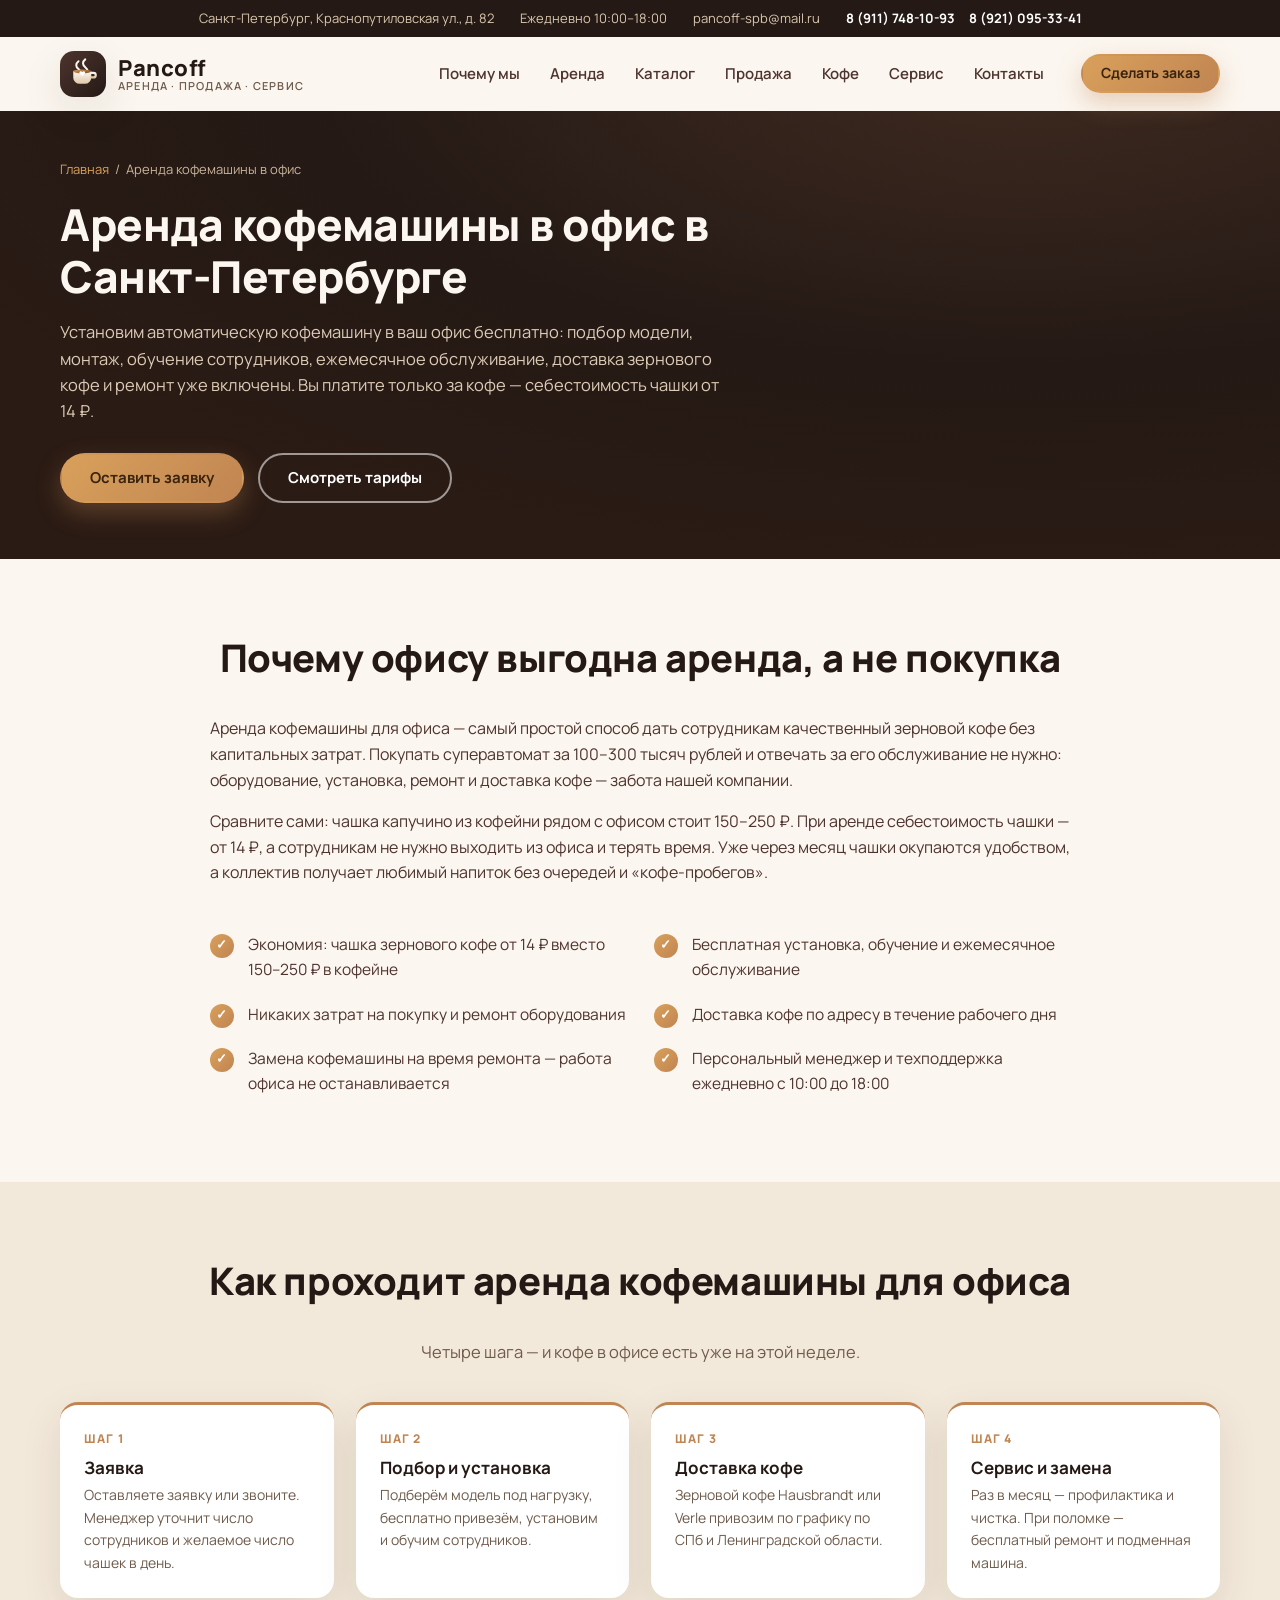
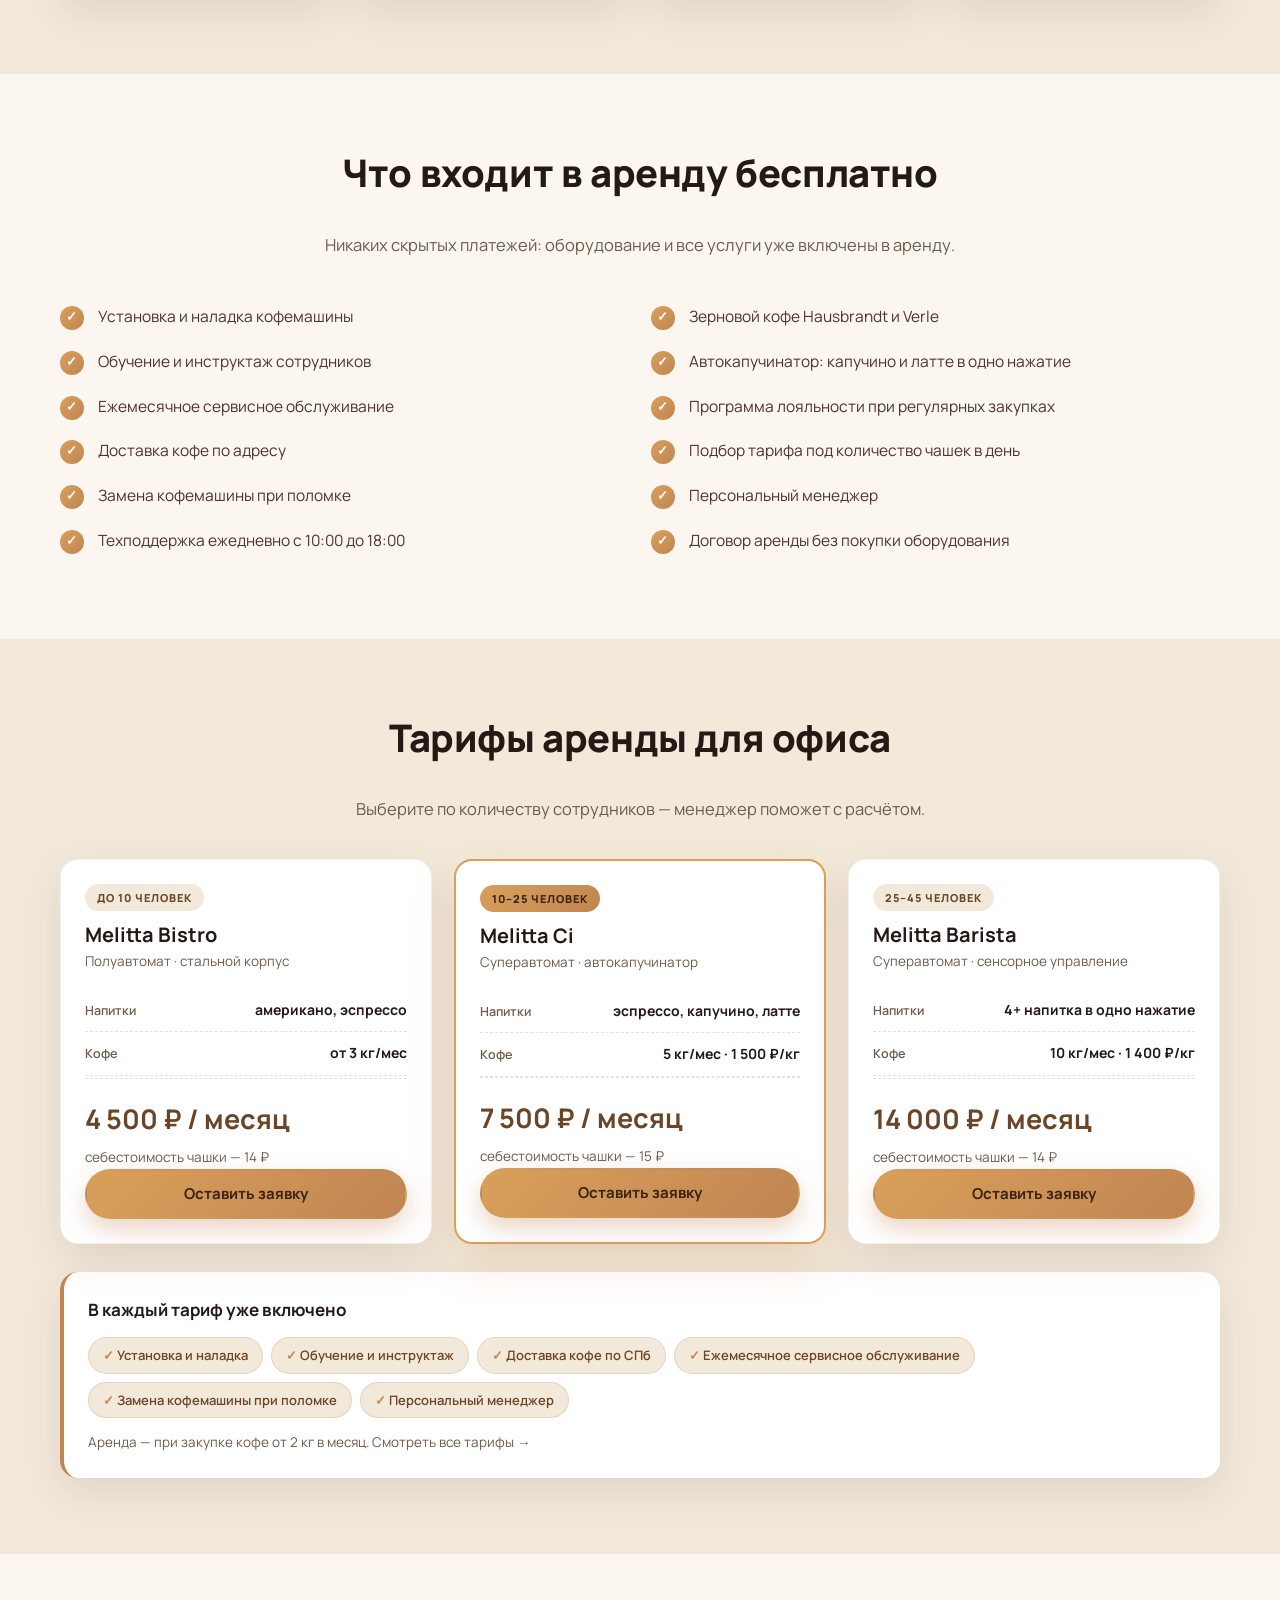
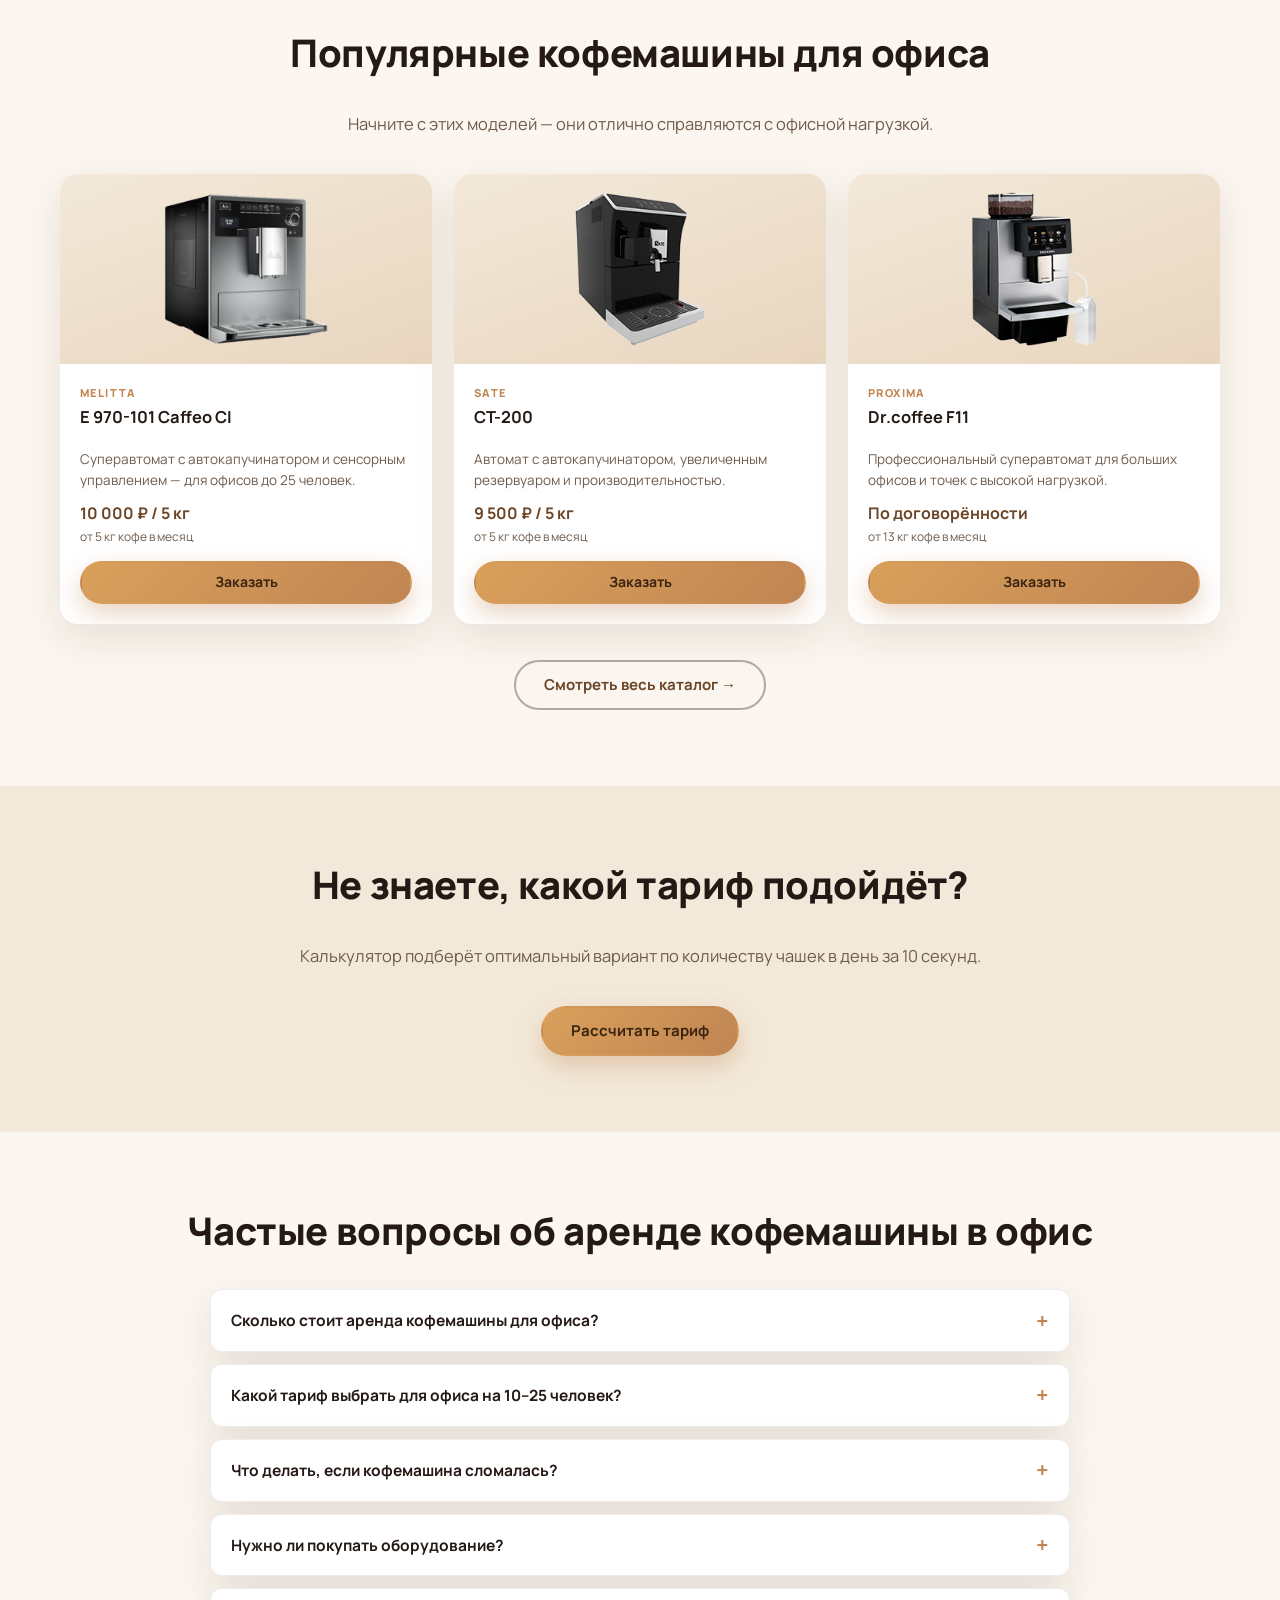
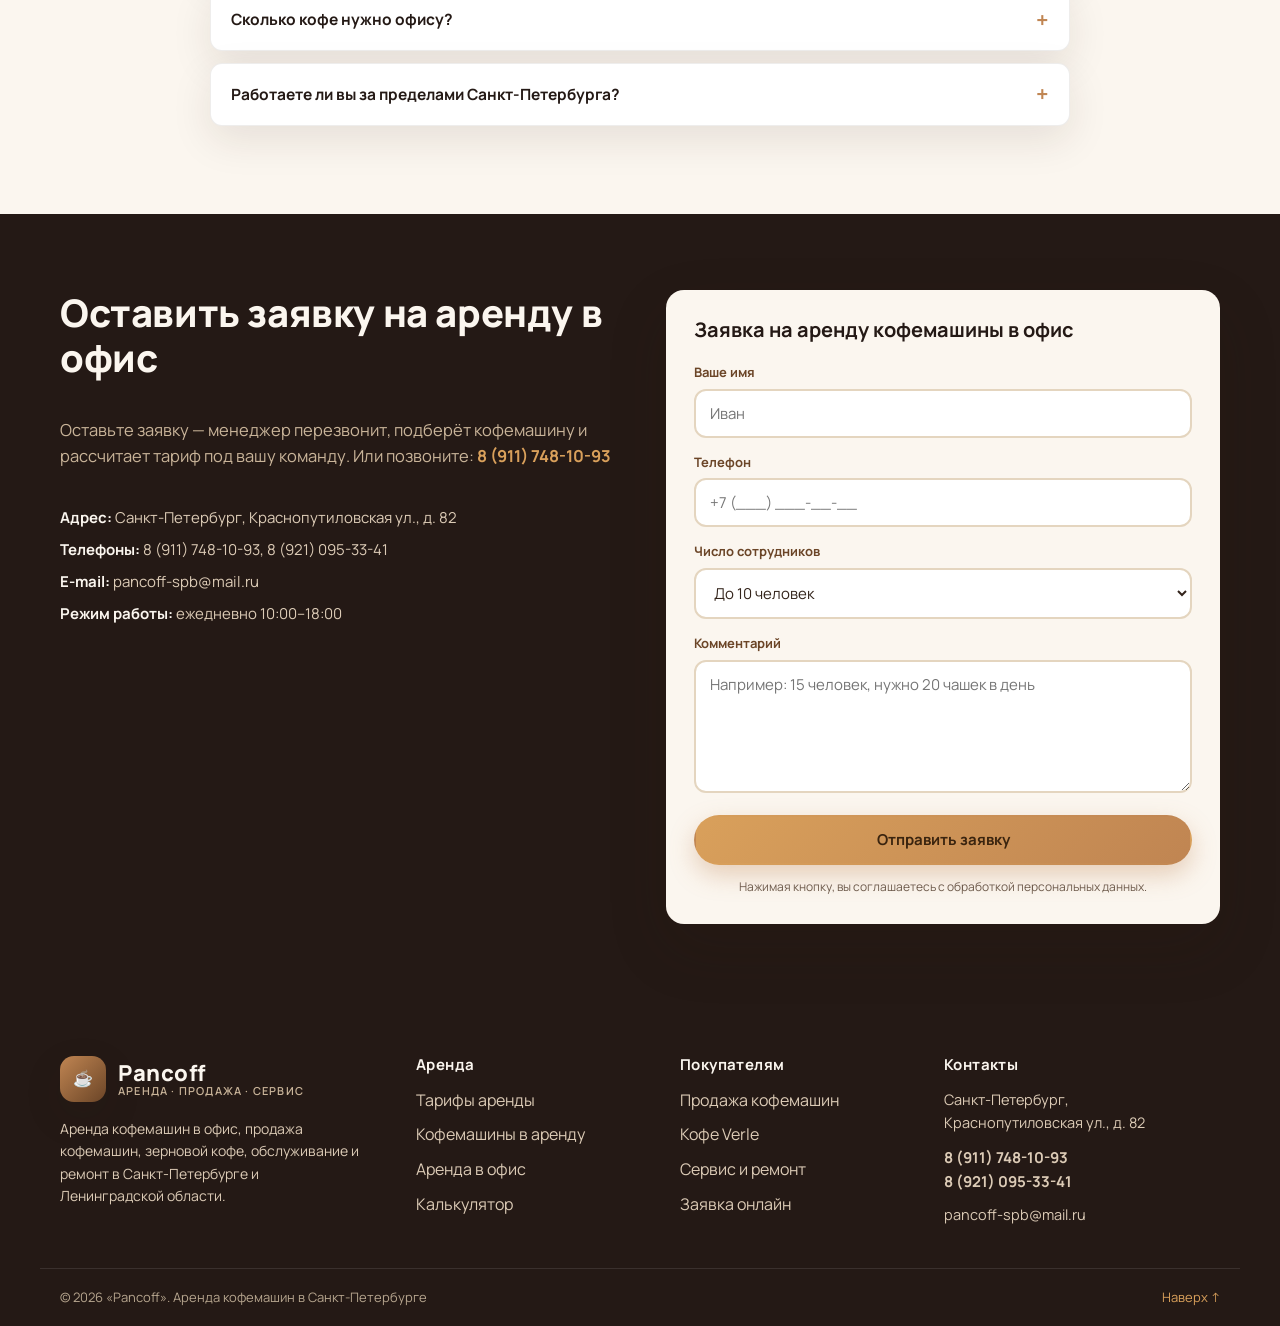
==== commit 07f05e0f: "Rework rent tariff block: 2-col cards, horizontal specs, cup chip in price row, included-benefits as" ====
--- a/arenda-v-ofis/index.html
+++ b/arenda-v-ofis/index.html
@@ -290,9 +290,16 @@
           </div>
         </div>
         <div class="panel packages__note">
-          <b>Всё включено бесплатно:</b> установка и наладка · обучение · доставка кофе · ежемесячное обслуживание ·
-          замена кофемашины при поломке · персональный менеджер. <b>Аренда — при закупке кофе от 2 кг в месяц.</b>
-          <a href="../index.html#packages">Смотреть все тарифы →</a>
+          <b class="packages__note-title">В каждый тариф уже включено</b>
+          <div class="packages__chips">
+            <span class="packages__chip">Установка и наладка</span>
+            <span class="packages__chip">Обучение и инструктаж</span>
+            <span class="packages__chip">Доставка кофе по СПб</span>
+            <span class="packages__chip">Ежемесячное сервисное обслуживание</span>
+            <span class="packages__chip">Замена кофемашины при поломке</span>
+            <span class="packages__chip">Персональный менеджер</span>
+          </div>
+          <p class="packages__cond">Аренда — при закупке кофе от 2 кг в месяц. <a href="../index.html#packages">Смотреть все тарифы →</a></p>
         </div>
       </div>
     </section>
--- a/css/style.css
+++ b/css/style.css
@@ -1,4 +1,37 @@
 /* ===== Pancoff — modern stylesheet ===== */
+/* Manrope variable font, self-hosted (CSP: font-src 'self') */
+@font-face {
+  font-family: "Manrope";
+  font-style: normal;
+  font-weight: 200 800;
+  font-display: swap;
+  src: url("../fonts/manrope-cyrillic-ext.woff2") format("woff2");
+  unicode-range: U+0460-052F, U+1C80-1C8A, U+20B4, U+2DE0-2DFF, U+A640-A69F, U+FE2E-FE2F;
+}
+@font-face {
+  font-family: "Manrope";
+  font-style: normal;
+  font-weight: 200 800;
+  font-display: swap;
+  src: url("../fonts/manrope-cyrillic.woff2") format("woff2");
+  unicode-range: U+0301, U+0400-045F, U+0490-0491, U+04B0-04B1, U+2116;
+}
+@font-face {
+  font-family: "Manrope";
+  font-style: normal;
+  font-weight: 200 800;
+  font-display: swap;
+  src: url("../fonts/manrope-latin-ext.woff2") format("woff2");
+  unicode-range: U+0100-02BA, U+02BD-02C5, U+02C7-02CC, U+02CE-02D7, U+02DD-02FF, U+0304, U+0308, U+0329, U+1D00-1DBF, U+1E00-1E9F, U+1EF2-1EFF, U+2020, U+20A0-20AB, U+20AD-20C0, U+2113, U+2C60-2C7F, U+A720-A7FF;
+}
+@font-face {
+  font-family: "Manrope";
+  font-style: normal;
+  font-weight: 200 800;
+  font-display: swap;
+  src: url("../fonts/manrope-latin.woff2") format("woff2");
+  unicode-range: U+0000-00FF, U+0131, U+0152-0153, U+02BB-02BC, U+02C6, U+02DA, U+02DC, U+0304, U+0308, U+0329, U+2000-206F, U+20AC, U+2122, U+2191, U+2193, U+2212, U+2215, U+FEFF, U+FFFD;
+}
 :root {
   --coffee-900: #241915;
   --coffee-800: #2A1B14;
@@ -11,13 +44,13 @@
   --cream: #FBF6EF;
   --cream-2: #F3E9DA;
   --text: #33241B;
-  --muted: #7A6A5C;
+  --muted: #6E5B4C;
   --white: #fff;
   --radius: 18px;
   --radius-sm: 12px;
   --shadow: 0 14px 40px rgba(46, 27, 15, .10);
   --shadow-lg: 0 24px 60px rgba(46, 27, 15, .16);
-  --font: "Segoe UI", "Manrope", "Montserrat", -apple-system, "Helvetica Neue", Arial, sans-serif;
+  --font: "Manrope", "Segoe UI", -apple-system, "Helvetica Neue", Arial, sans-serif;
   --maxw: 1200px;
 }
 
@@ -129,7 +162,7 @@
 .hero__badge { display: inline-block; padding: 8px 16px; border-radius: 999px; background: rgba(192, 133, 82, .18); border: 1px solid rgba(192, 133, 82, .45); color: var(--accent-3); font-size: 13px; font-weight: 700; letter-spacing: .4px; margin-bottom: 20px; }
 .hero__title { font-size: clamp(34px, 5vw, 58px); font-weight: 800; letter-spacing: -.5px; }
 .hero__title span { color: var(--accent-3); }
-.hero__subtitle { margin: 20px 0 30px; font-size: 17px; color: #DCCBB6; max-width: 560px; }
+.hero__subtitle { margin: 20px 0 30px; font-size: 17px; color: #DCCBB6; max-width: 560px; hyphens: none; }
 .hero__subtitle strong { color: var(--white); }
 .hero__actions { display: flex; gap: 14px; flex-wrap: wrap; }
 .hero__stats { display: grid; grid-template-columns: repeat(4, 1fr); gap: 16px; margin-top: 46px; }
@@ -143,15 +176,6 @@
 @keyframes rise { 0%, 100% { transform: translateY(0) scaleY(1); opacity: .5; } 50% { transform: translateY(-16px) scaleY(1.15); opacity: .9; } }
 .cup-fill { transform-box: fill-box; transform-origin: center bottom; animation: fillCup 3.6s ease-in-out infinite alternate; }
 @keyframes fillCup { 0% { transform: scaleY(.16); opacity: .75; } 100% { transform: scaleY(1); opacity: 1; } }
-.bean-drop { transform-box: fill-box; animation: beanDrop 3.6s ease-in-out infinite; }
-.bean-drop ellipse { animation: beanSpin 3.6s ease-in-out infinite; transform-origin: center; }
-@keyframes beanDrop {
-  0%, 100% { transform: translateY(0) rotate(0deg); opacity: 0; }
-  12% { opacity: 1; }
-  55% { transform: translateY(62px) rotate(200deg); opacity: 1; }
-  70%, 100% { transform: translateY(62px) rotate(200deg); opacity: 0; }
-}
-@keyframes beanSpin { 0% { transform: rotate(28deg); } 55%, 100% { transform: rotate(388deg); } }
 
 /* ---------- sections ---------- */
 .section { padding: 76px 0; }
@@ -175,19 +199,39 @@
 .card p { margin: 0; color: var(--muted); font-size: 14.5px; }
 
 /* packages */
-.package { background: var(--white); border-radius: var(--radius); padding: 24px; box-shadow: var(--shadow); border-top: 4px solid var(--accent); display: flex; flex-direction: column; }
-.package--hot { border-top-color: var(--accent-3); }
-.package__tag { align-self: flex-start; font-size: 11px; font-weight: 800; letter-spacing: 1px; text-transform: uppercase; color: #fff; background: var(--accent); border-radius: 999px; padding: 5px 12px; margin-bottom: 14px; }
-.package h3 { font-size: 19px; color: var(--coffee-900); margin-bottom: 6px; }
-.package__machine { font-size: 13.5px; color: var(--muted); margin-bottom: 14px; }
-.package__spec { display: flex; justify-content: space-between; gap: 10px; padding: 10px 0; border-bottom: 1px dashed rgba(46, 27, 15, .12); font-size: 14px; flex-wrap: wrap; align-items: baseline; }
-.package__spec span, .package__spec b { overflow-wrap: anywhere; }
-.package__spec b { color: var(--coffee-900); text-align: right; }
-.package__price { margin-top: auto; padding-top: 16px; }
-.package__price b { display: block; font-size: 24px; color: var(--brown-2); overflow-wrap: anywhere; }
-.package__price span { font-size: 13px; color: var(--muted); }
-.package .btn { width: 100%; margin-top: 18px; }
+.packages { grid-template-columns: repeat(2, 1fr); }
+.package { position: relative; background: var(--white); border: 1px solid rgba(46, 27, 15, .06); border-radius: var(--radius); padding: 24px; box-shadow: var(--shadow); display: flex; flex-direction: column; transition: transform .2s ease, box-shadow .2s ease; }
+.package:hover { transform: translateY(-4px); box-shadow: var(--shadow-lg); }
+.package--hot { border: 2px solid var(--accent-3); box-shadow: 0 18px 44px rgba(192, 133, 82, .22); }
+.package--hot:hover { box-shadow: 0 24px 56px rgba(192, 133, 82, .3); }
+.package__ribbon { position: absolute; top: -12px; right: 18px; padding: 6px 14px; border-radius: 999px; background: linear-gradient(135deg, var(--accent-3), var(--accent)); color: #3a240f; font-size: 12px; font-weight: 800; letter-spacing: .6px; text-transform: uppercase; box-shadow: 0 6px 16px rgba(192, 133, 82, .35); }
+.package__tag { align-self: flex-start; font-size: 11px; font-weight: 800; letter-spacing: 1px; text-transform: uppercase; color: var(--brown-2); background: var(--cream-2); border-radius: 999px; padding: 5px 12px; margin-bottom: 12px; }
+.package--hot .package__tag { background: linear-gradient(135deg, var(--accent-3), var(--accent)); color: #3a240f; }
+.package h3 { font-size: 20px; color: var(--coffee-900); margin-bottom: 4px; }
+.package__machine { font-size: 13.5px; color: var(--muted); margin-bottom: 16px; }
+.package__specs { display: grid; grid-template-columns: repeat(3, 1fr); margin: 0 0 18px; }
+.package__specs .package__spec { padding: 0 12px; border-right: 1px dashed rgba(46, 27, 15, .12); }
+.package__specs .package__spec:first-child { padding-left: 0; }
+.package__specs .package__spec:last-child { padding-right: 0; border-right: 0; }
+.package__specs .package__spec span { display: block; font-size: 12px; font-weight: 700; letter-spacing: .4px; text-transform: uppercase; color: var(--muted); margin-bottom: 5px; overflow-wrap: anywhere; }
+.package__specs .package__spec b { font-size: 14px; color: var(--coffee-900); overflow-wrap: anywhere; }
+.package__spec { display: grid; grid-template-columns: 1fr auto; gap: 2px 12px; align-items: baseline; padding: 10px 0; border-bottom: 1px dashed rgba(46, 27, 15, .12); }
+.package__spec span { font-size: 12.5px; color: var(--muted); font-weight: 600; overflow-wrap: anywhere; }
+.package__spec b { font-size: 14px; color: var(--coffee-900); text-align: right; overflow-wrap: anywhere; }
+.package__price { margin-top: auto; display: flex; align-items: baseline; gap: 7px; flex-wrap: wrap; padding-top: 18px; border-top: 1px dashed rgba(46, 27, 15, .12); }
+.package__price b { font-size: 27px; color: var(--brown-2); overflow-wrap: anywhere; }
+.package__price > span { font-size: 13.5px; color: var(--muted); }
+.package__cup { display: inline-flex; align-items: center; margin-left: auto; font-size: 12.5px; font-weight: 700; color: var(--brown-2); background: linear-gradient(135deg, var(--cream-2), #F3E9DA); border: 1px solid rgba(192, 133, 82, .35); border-radius: 999px; padding: 5px 12px; white-space: nowrap; }
+.package__perks { display: flex; flex-wrap: wrap; gap: 6px 18px; margin: 12px 0 18px; }
+.package__perk { font-size: 12.5px; font-weight: 600; color: var(--brown); }
+.package__perk::before { content: "✓ "; color: var(--accent); font-weight: 800; }
+.package .btn { width: 100%; }
 .packages__note { margin-top: 28px; border-left: 4px solid var(--accent); }
+.packages__note-title { display: block; font-size: 17px; color: var(--coffee-900); margin-bottom: 14px; }
+.packages__chips { display: flex; flex-wrap: wrap; gap: 8px; }
+.packages__chip { font-size: 13px; font-weight: 600; color: var(--brown-2); background: var(--cream-2); border: 1px solid rgba(192, 133, 82, .22); border-radius: 999px; padding: 7px 14px; }
+.packages__chip::before { content: "✓ "; color: var(--accent); font-weight: 800; }
+.packages__cond { margin: 14px 0 0; font-size: 13.5px; color: var(--muted); }
 
 .panel { background: var(--white); border-radius: var(--radius); box-shadow: var(--shadow); padding: 24px; }
 
@@ -311,8 +355,17 @@
 .footer__address { font-style: normal; font-size: 14.5px; margin-bottom: 12px; }
 .footer__phones { font-size: 15px; font-weight: 700; margin: 0 0 8px; }
 .footer__mail { font-size: 14.5px; }
-.footer__bottom { border-top: 1px solid rgba(255, 255, 255, .1); padding: 18px 20px; display: flex; justify-content: space-between; gap: 14px; flex-wrap: wrap; font-size: 13px; color: #9c8771; }
+.footer__bottom { border-top: 1px solid rgba(255, 255, 255, .1); padding: 18px 20px; display: flex; justify-content: space-between; gap: 14px;   flex-wrap: wrap; font-size: 13px; color: #b6a58e; }
 .footer__bottom a { color: var(--accent-3); }
+
+@media (prefers-reduced-motion: reduce) {
+  *, *::before, *::after {
+    animation-duration: .01ms !important;
+    animation-iteration-count: 1 !important;
+    transition-duration: .01ms !important;
+    scroll-behavior: auto !important;
+  }
+}
 
 /* toast */
 .toast {
@@ -411,7 +464,6 @@
   .nav__cta { margin-top: 18px; width: 100%; }
   .burger { display: flex; z-index: 60; }
   .burger.open span { background: var(--cream); }
-  .header__cta { display: none; }
 }
 
 @media (max-width: 768px) {
@@ -440,8 +492,11 @@
   .tab { flex: 1 1 auto; padding: 10px 14px; font-size: 14px; }
   .faq summary { padding: 15px 16px; font-size: 14.5px; }
   .faq details p { padding: 0 16px 16px; }
-  .package__spec { flex-direction: column; align-items: flex-start; gap: 2px; }
+  .package__spec { grid-template-columns: 1fr; }
   .package__spec b { text-align: left; }
+  .package__specs { grid-template-columns: 1fr; }
+  .package__specs .package__spec { padding: 9px 0; border-right: 0; border-bottom: 1px dashed rgba(46, 27, 15, .12); }
+  .package__cup { margin-left: 0; white-space: normal; }
 
   .hero__inner { gap: 20px; padding-top: 36px; padding-bottom: 40px; }
   .hero__badge { font-size: 12px; padding: 6px 12px; margin-bottom: 14px; }
@@ -472,6 +527,7 @@
   .toast { max-width: calc(100% - 32px); text-align: center; white-space: normal; }
 
   .header__inner { gap: 12px; padding-top: 10px; padding-bottom: 10px; }
+  .header__cta { padding: 9px 16px; font-size: 14px; }
   .logo__text { font-size: 19px; }
   .logo__text small { display: none; }
   .logo__cup { width: 40px; height: 40px; border-radius: 12px; }
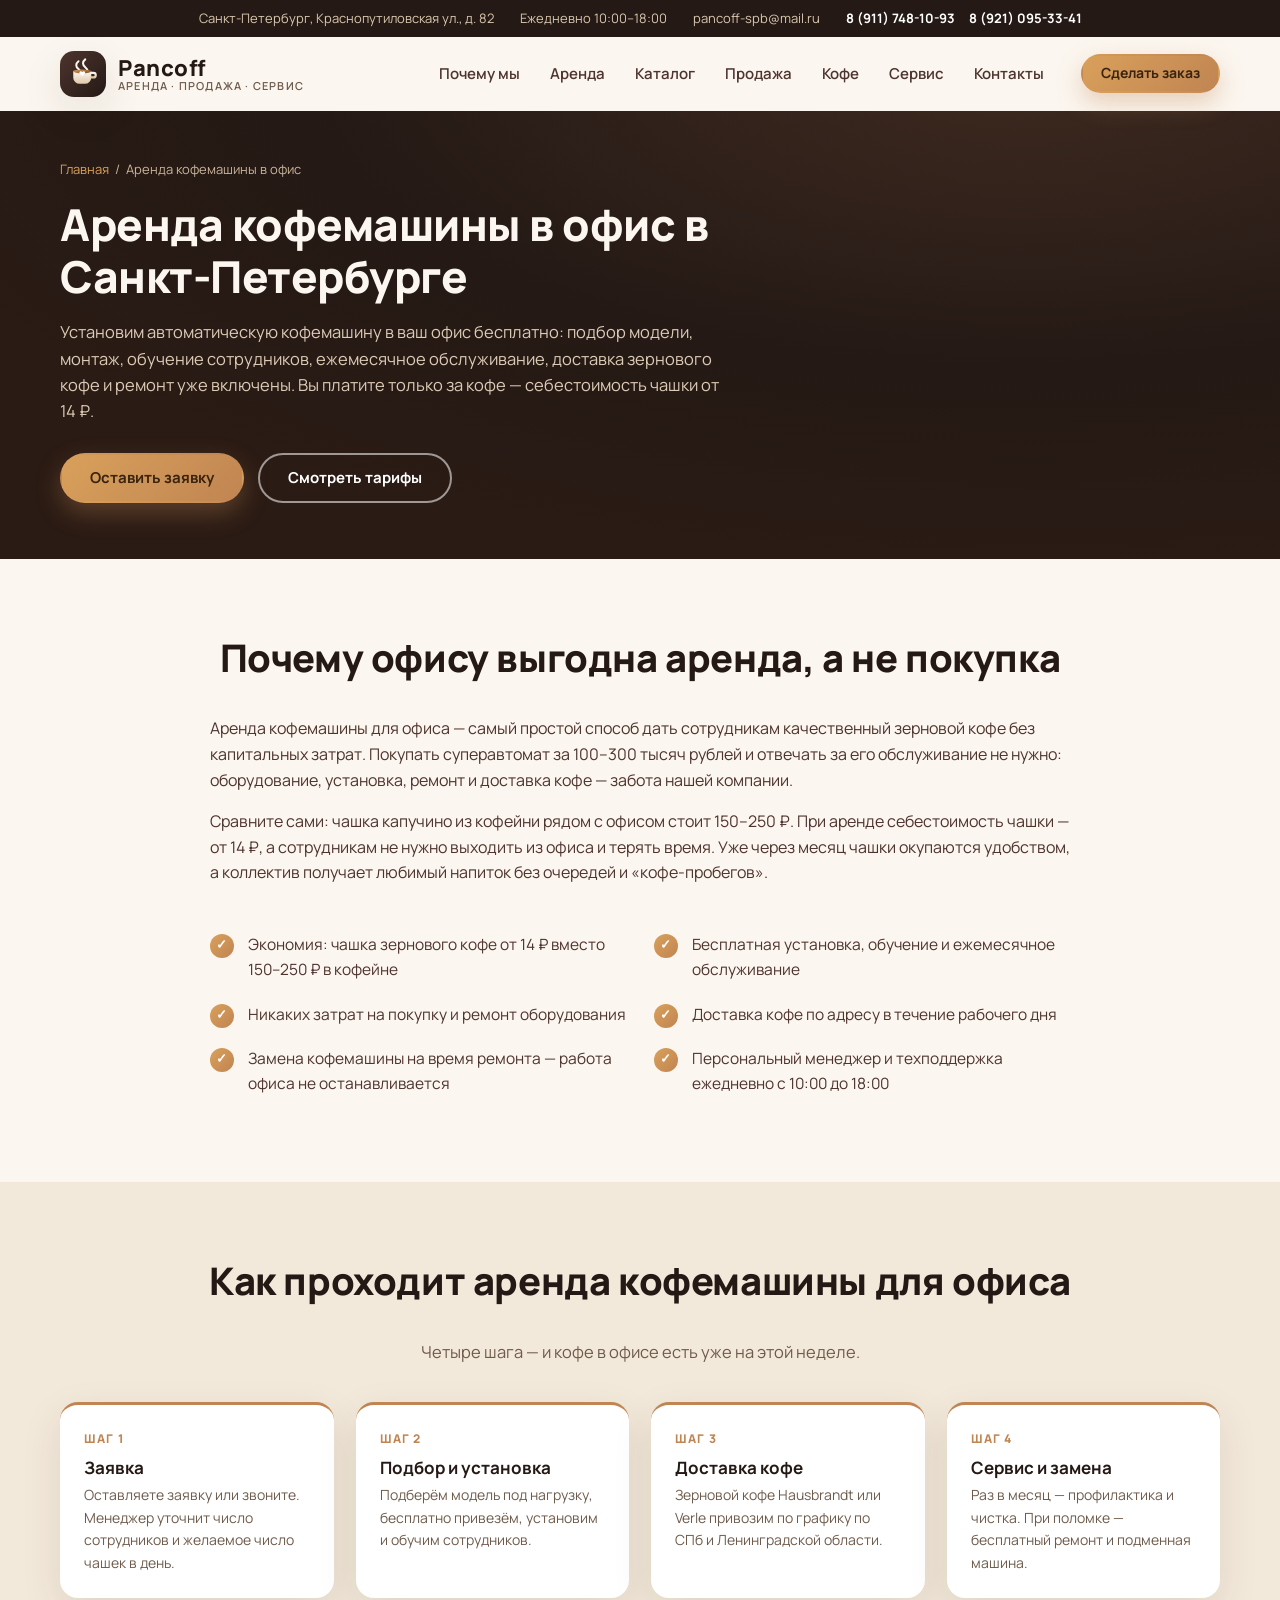
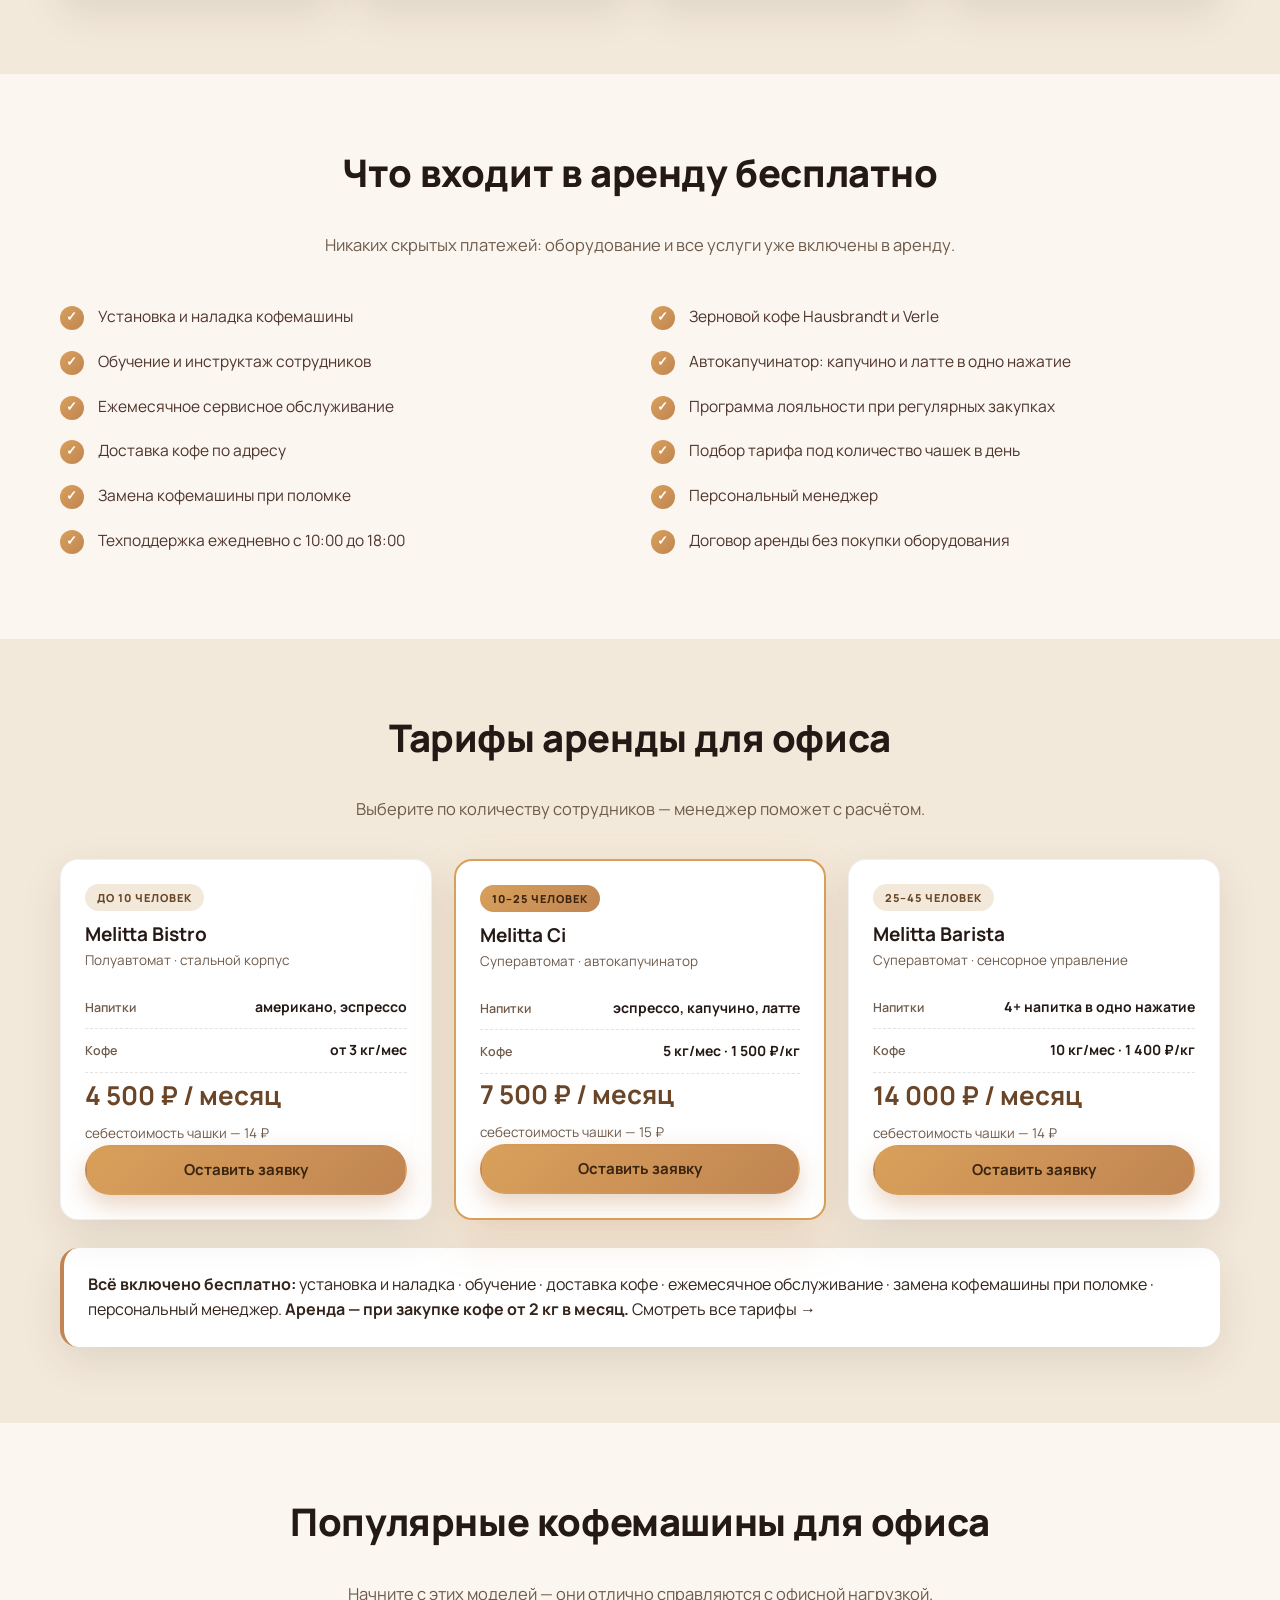
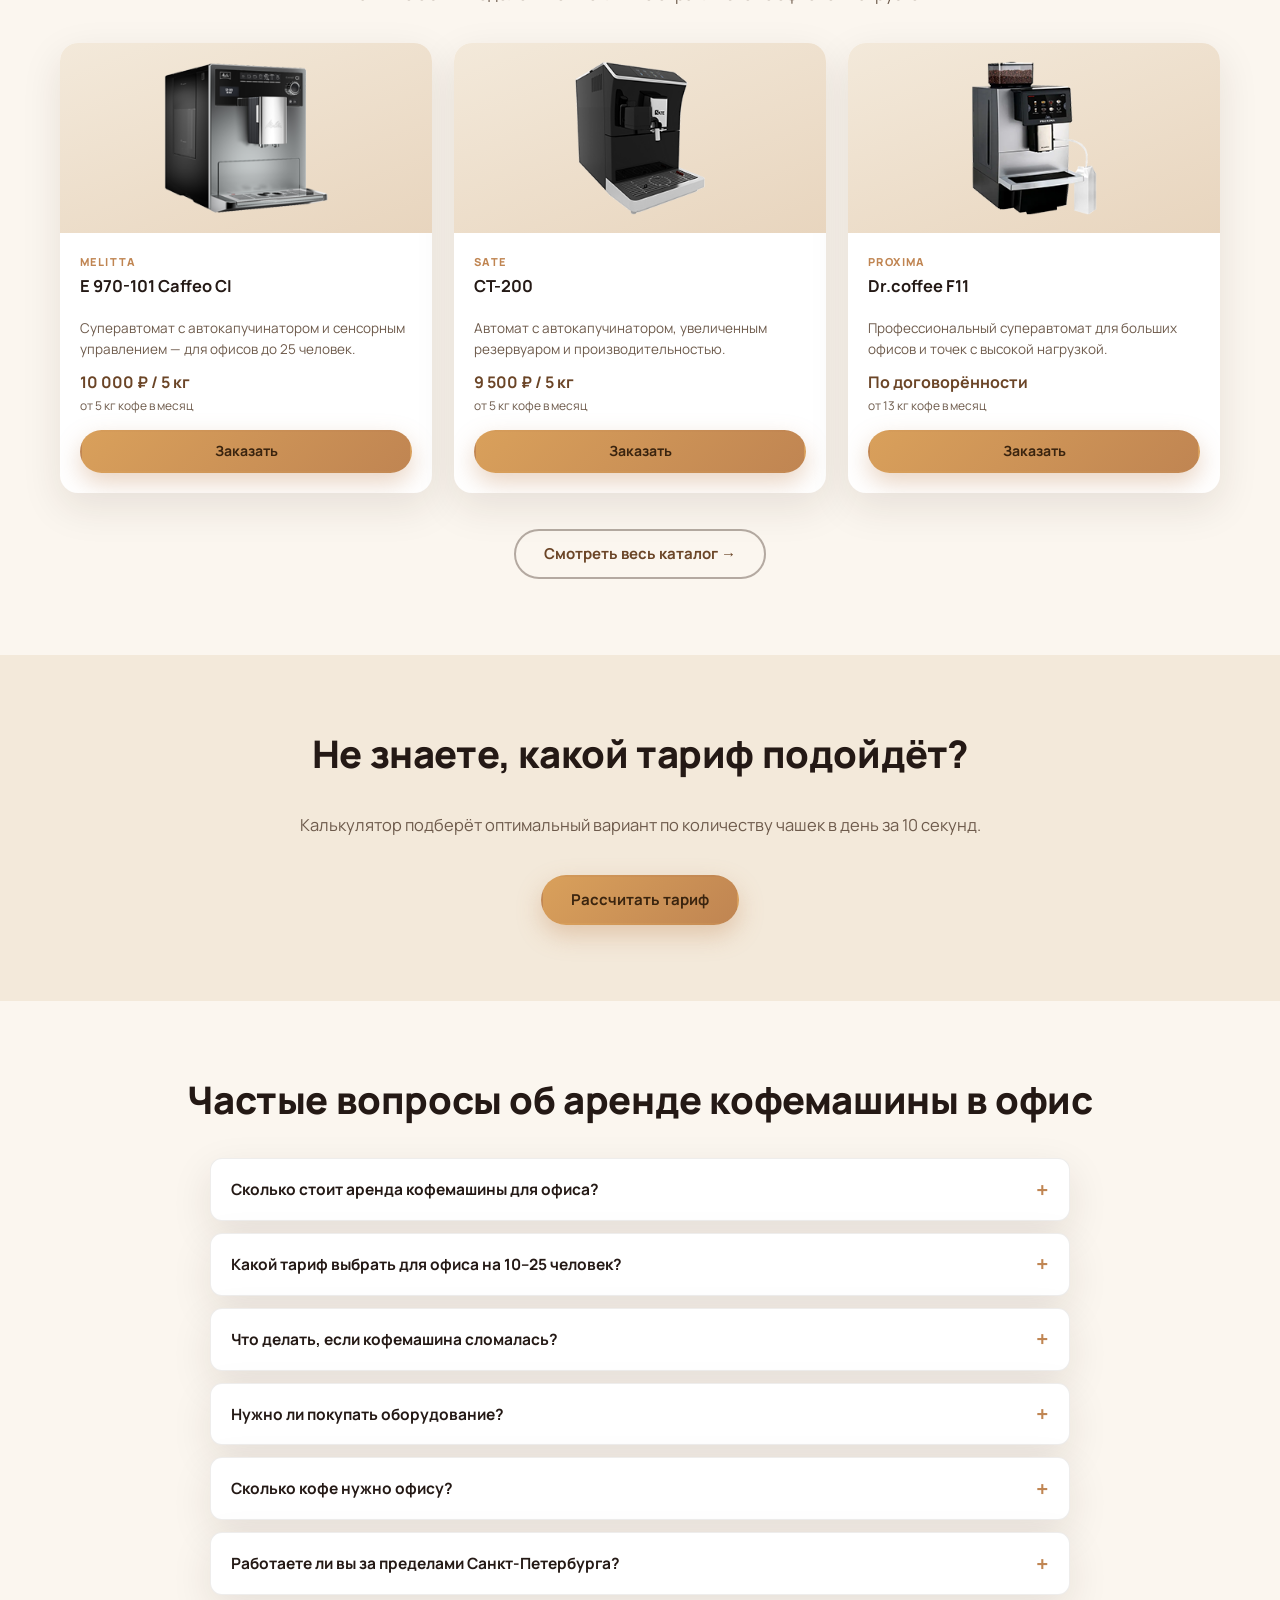
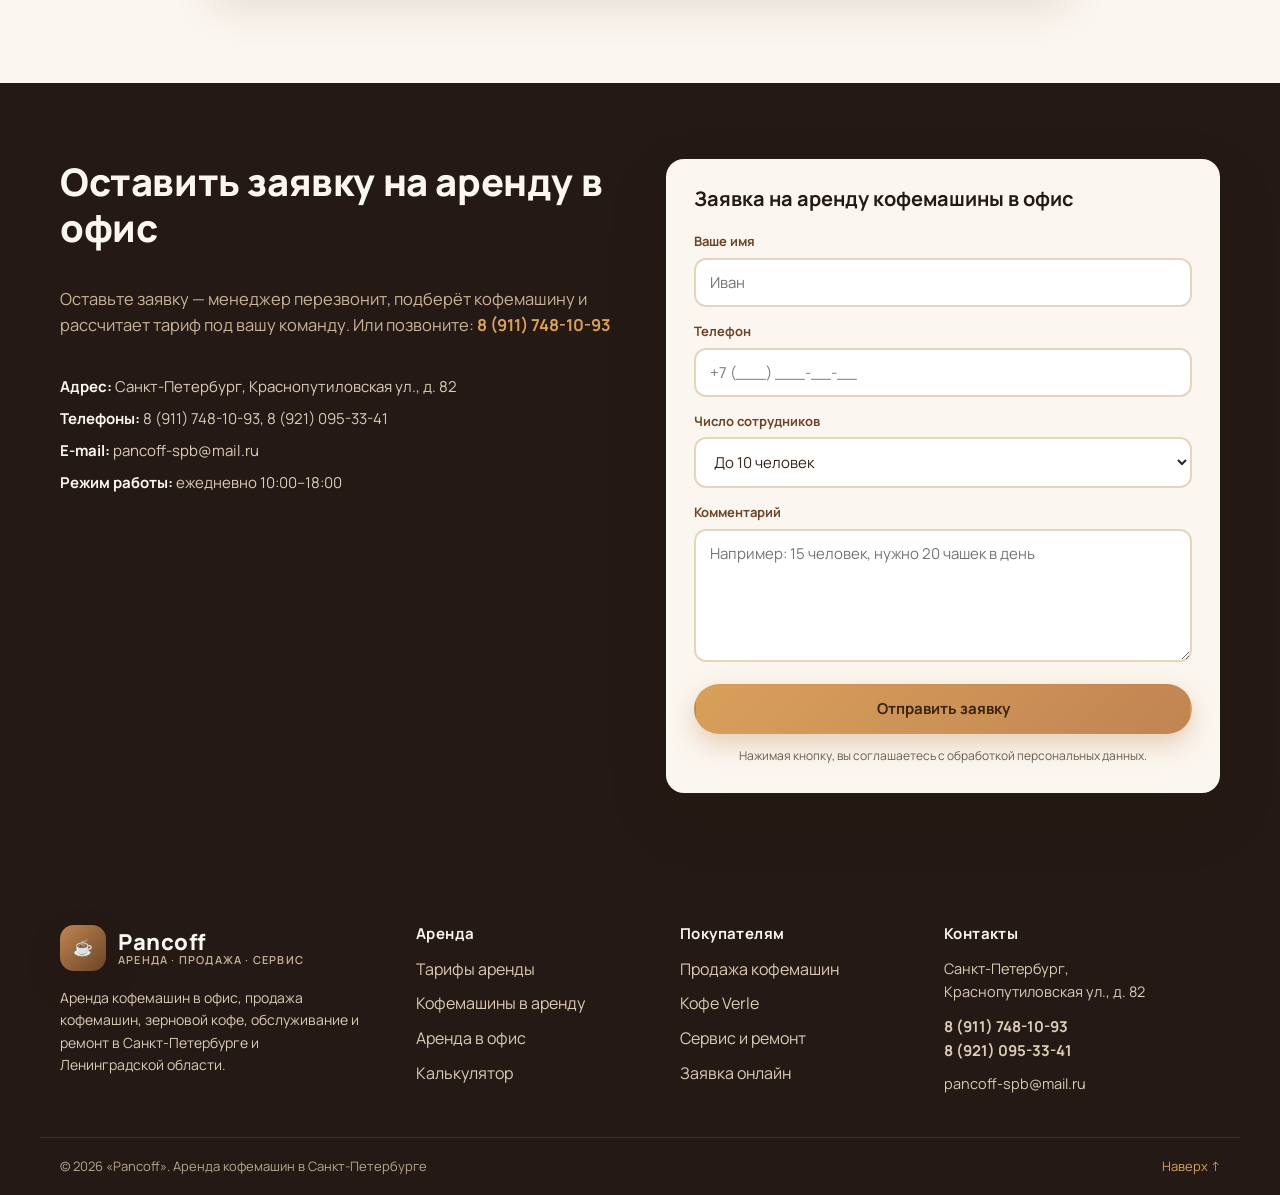
==== commit 35207209: "Revert "Rework rent tariff block: 2-col cards, horizontal specs, cup chip in price row, included-ben" ====
--- a/arenda-v-ofis/index.html
+++ b/arenda-v-ofis/index.html
@@ -16,7 +16,7 @@
   <meta property="og:url" content="https://mirtipl.github.io/pancoff-site/arenda-v-ofis/">
   <meta property="og:image" content="https://mirtipl.github.io/pancoff-site/images/rent/melitta-970-101.png">
   <link rel="icon" href="data:image/svg+xml,<svg xmlns='http://www.w3.org/2000/svg' viewBox='0 0 100 100'><text y='.9em' font-size='90'>☕</text></svg>">
-  <link rel="stylesheet" href="../css/style.css">
+  <link rel="stylesheet" href="../css/style.css?v=2">
   <script type="application/ld+json">
   {
     "@context": "https://schema.org",
@@ -290,16 +290,9 @@
           </div>
         </div>
         <div class="panel packages__note">
-          <b class="packages__note-title">В каждый тариф уже включено</b>
-          <div class="packages__chips">
-            <span class="packages__chip">Установка и наладка</span>
-            <span class="packages__chip">Обучение и инструктаж</span>
-            <span class="packages__chip">Доставка кофе по СПб</span>
-            <span class="packages__chip">Ежемесячное сервисное обслуживание</span>
-            <span class="packages__chip">Замена кофемашины при поломке</span>
-            <span class="packages__chip">Персональный менеджер</span>
-          </div>
-          <p class="packages__cond">Аренда — при закупке кофе от 2 кг в месяц. <a href="../index.html#packages">Смотреть все тарифы →</a></p>
+          <b>Всё включено бесплатно:</b> установка и наладка · обучение · доставка кофе · ежемесячное обслуживание ·
+          замена кофемашины при поломке · персональный менеджер. <b>Аренда — при закупке кофе от 2 кг в месяц.</b>
+          <a href="../index.html#packages">Смотреть все тарифы →</a>
         </div>
       </div>
     </section>
@@ -501,6 +494,6 @@
     </div>
   </footer>
 
-  <script src="../js/main.js"></script>
+  <script src="../js/main.js?v=2"></script>
 </body>
 </html>
--- a/css/style.css
+++ b/css/style.css
@@ -199,7 +199,6 @@
 .card p { margin: 0; color: var(--muted); font-size: 14.5px; }
 
 /* packages */
-.packages { grid-template-columns: repeat(2, 1fr); }
 .package { position: relative; background: var(--white); border: 1px solid rgba(46, 27, 15, .06); border-radius: var(--radius); padding: 24px; box-shadow: var(--shadow); display: flex; flex-direction: column; transition: transform .2s ease, box-shadow .2s ease; }
 .package:hover { transform: translateY(-4px); box-shadow: var(--shadow-lg); }
 .package--hot { border: 2px solid var(--accent-3); box-shadow: 0 18px 44px rgba(192, 133, 82, .22); }
@@ -207,31 +206,21 @@
 .package__ribbon { position: absolute; top: -12px; right: 18px; padding: 6px 14px; border-radius: 999px; background: linear-gradient(135deg, var(--accent-3), var(--accent)); color: #3a240f; font-size: 12px; font-weight: 800; letter-spacing: .6px; text-transform: uppercase; box-shadow: 0 6px 16px rgba(192, 133, 82, .35); }
 .package__tag { align-self: flex-start; font-size: 11px; font-weight: 800; letter-spacing: 1px; text-transform: uppercase; color: var(--brown-2); background: var(--cream-2); border-radius: 999px; padding: 5px 12px; margin-bottom: 12px; }
 .package--hot .package__tag { background: linear-gradient(135deg, var(--accent-3), var(--accent)); color: #3a240f; }
-.package h3 { font-size: 20px; color: var(--coffee-900); margin-bottom: 4px; }
-.package__machine { font-size: 13.5px; color: var(--muted); margin-bottom: 16px; }
-.package__specs { display: grid; grid-template-columns: repeat(3, 1fr); margin: 0 0 18px; }
-.package__specs .package__spec { padding: 0 12px; border-right: 1px dashed rgba(46, 27, 15, .12); }
-.package__specs .package__spec:first-child { padding-left: 0; }
-.package__specs .package__spec:last-child { padding-right: 0; border-right: 0; }
-.package__specs .package__spec span { display: block; font-size: 12px; font-weight: 700; letter-spacing: .4px; text-transform: uppercase; color: var(--muted); margin-bottom: 5px; overflow-wrap: anywhere; }
-.package__specs .package__spec b { font-size: 14px; color: var(--coffee-900); overflow-wrap: anywhere; }
+.package h3 { font-size: 19px; color: var(--coffee-900); margin-bottom: 4px; }
+.package__machine { font-size: 13.5px; color: var(--muted); margin-bottom: 14px; }
+.package__specs { display: grid; margin: 2px 0 16px; }
 .package__spec { display: grid; grid-template-columns: 1fr auto; gap: 2px 12px; align-items: baseline; padding: 10px 0; border-bottom: 1px dashed rgba(46, 27, 15, .12); }
 .package__spec span { font-size: 12.5px; color: var(--muted); font-weight: 600; overflow-wrap: anywhere; }
 .package__spec b { font-size: 14px; color: var(--coffee-900); text-align: right; overflow-wrap: anywhere; }
-.package__price { margin-top: auto; display: flex; align-items: baseline; gap: 7px; flex-wrap: wrap; padding-top: 18px; border-top: 1px dashed rgba(46, 27, 15, .12); }
-.package__price b { font-size: 27px; color: var(--brown-2); overflow-wrap: anywhere; }
-.package__price > span { font-size: 13.5px; color: var(--muted); }
-.package__cup { display: inline-flex; align-items: center; margin-left: auto; font-size: 12.5px; font-weight: 700; color: var(--brown-2); background: linear-gradient(135deg, var(--cream-2), #F3E9DA); border: 1px solid rgba(192, 133, 82, .35); border-radius: 999px; padding: 5px 12px; white-space: nowrap; }
-.package__perks { display: flex; flex-wrap: wrap; gap: 6px 18px; margin: 12px 0 18px; }
-.package__perk { font-size: 12.5px; font-weight: 600; color: var(--brown); }
+.package__price { margin-top: auto; display: flex; align-items: baseline; gap: 7px; flex-wrap: wrap; }
+.package__price b { font-size: 26px; color: var(--brown-2); overflow-wrap: anywhere; }
+.package__price span { font-size: 13.5px; color: var(--muted); }
+.package__cup { display: inline-flex; align-items: center; margin-top: 8px; font-size: 12.5px; font-weight: 700; color: var(--brown-2); background: linear-gradient(135deg, var(--cream-2), #F3E9DA); border: 1px solid rgba(192, 133, 82, .35); border-radius: 999px; padding: 5px 12px; }
+.package__perks { display: flex; flex-wrap: wrap; gap: 5px 14px; margin: 12px 0 16px; }
+.package__perk { font-size: 12px; font-weight: 600; color: var(--brown); }
 .package__perk::before { content: "✓ "; color: var(--accent); font-weight: 800; }
 .package .btn { width: 100%; }
 .packages__note { margin-top: 28px; border-left: 4px solid var(--accent); }
-.packages__note-title { display: block; font-size: 17px; color: var(--coffee-900); margin-bottom: 14px; }
-.packages__chips { display: flex; flex-wrap: wrap; gap: 8px; }
-.packages__chip { font-size: 13px; font-weight: 600; color: var(--brown-2); background: var(--cream-2); border: 1px solid rgba(192, 133, 82, .22); border-radius: 999px; padding: 7px 14px; }
-.packages__chip::before { content: "✓ "; color: var(--accent); font-weight: 800; }
-.packages__cond { margin: 14px 0 0; font-size: 13.5px; color: var(--muted); }
 
 .panel { background: var(--white); border-radius: var(--radius); box-shadow: var(--shadow); padding: 24px; }
 
@@ -492,11 +481,8 @@
   .tab { flex: 1 1 auto; padding: 10px 14px; font-size: 14px; }
   .faq summary { padding: 15px 16px; font-size: 14.5px; }
   .faq details p { padding: 0 16px 16px; }
-  .package__spec { grid-template-columns: 1fr; }
+  .package__spec { grid-template-columns: 1fr; gap: 2px; }
   .package__spec b { text-align: left; }
-  .package__specs { grid-template-columns: 1fr; }
-  .package__specs .package__spec { padding: 9px 0; border-right: 0; border-bottom: 1px dashed rgba(46, 27, 15, .12); }
-  .package__cup { margin-left: 0; white-space: normal; }
 
   .hero__inner { gap: 20px; padding-top: 36px; padding-bottom: 40px; }
   .hero__badge { font-size: 12px; padding: 6px 12px; margin-bottom: 14px; }
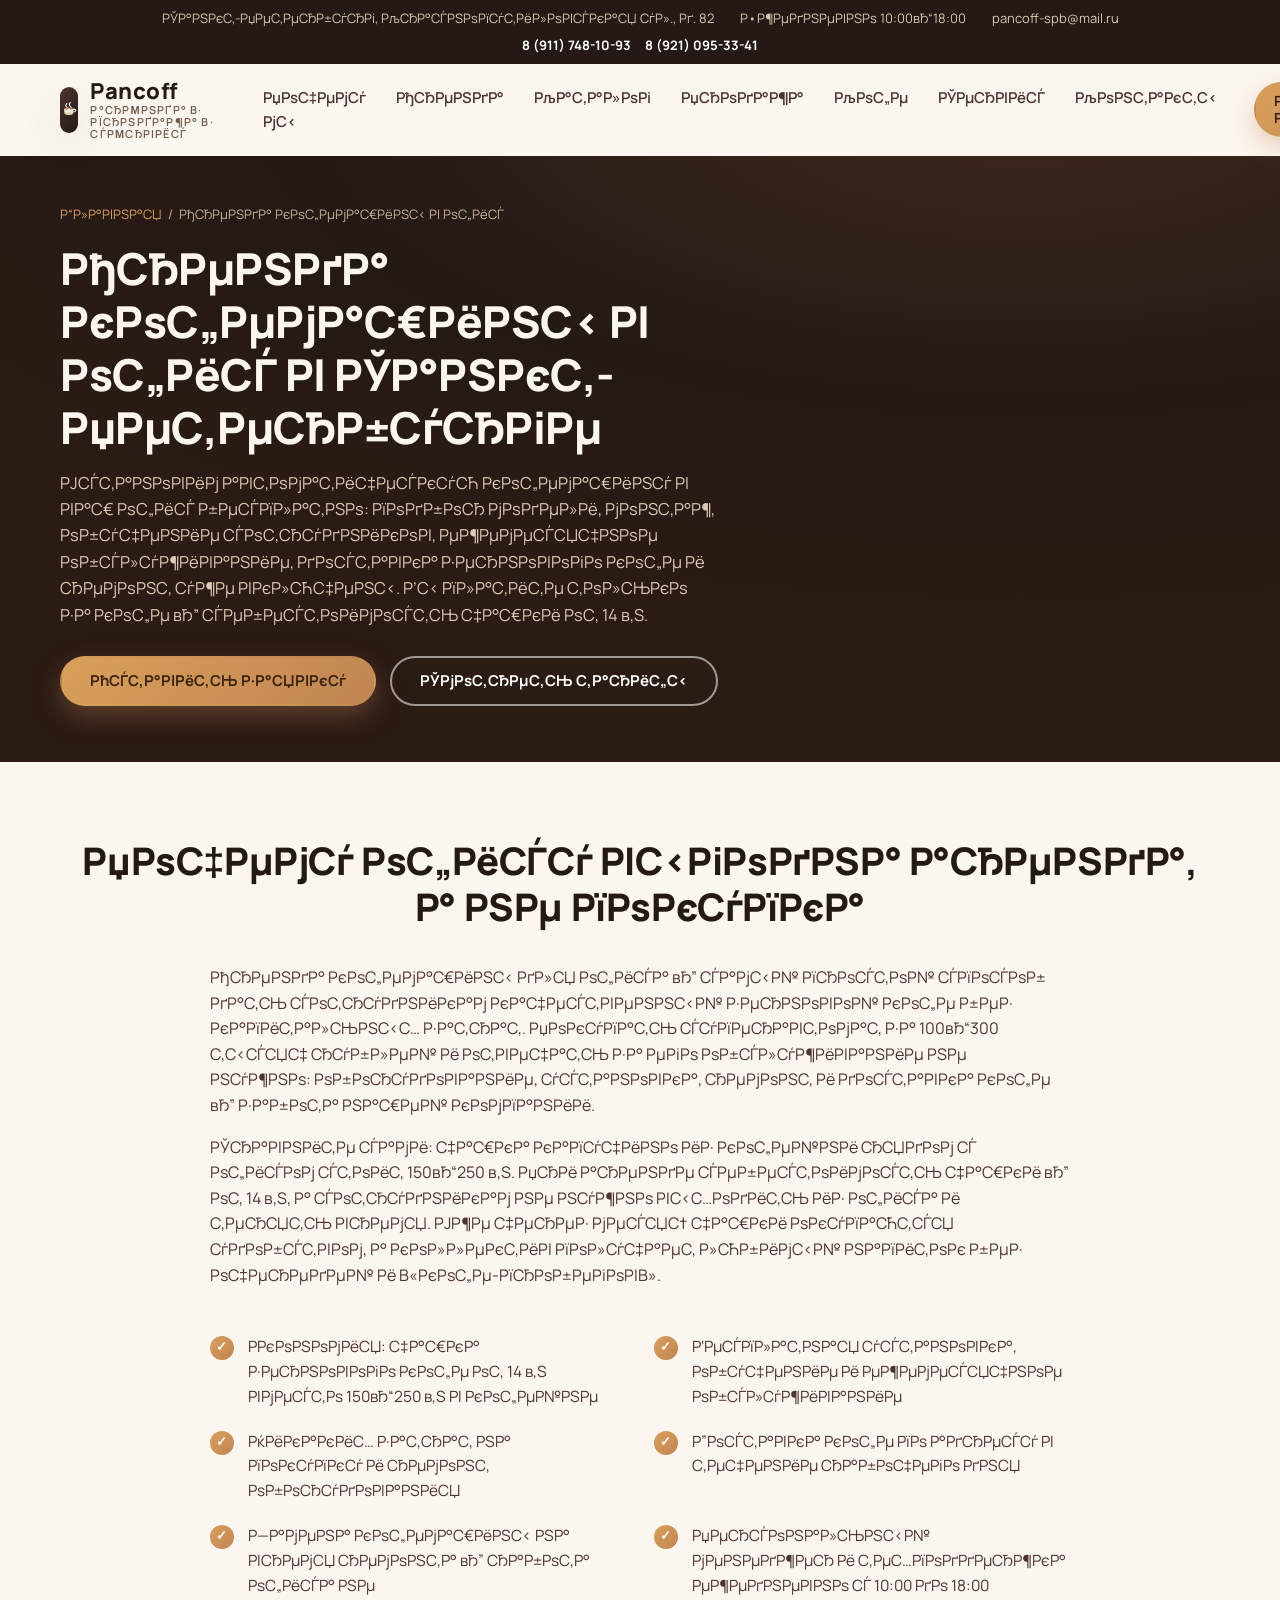
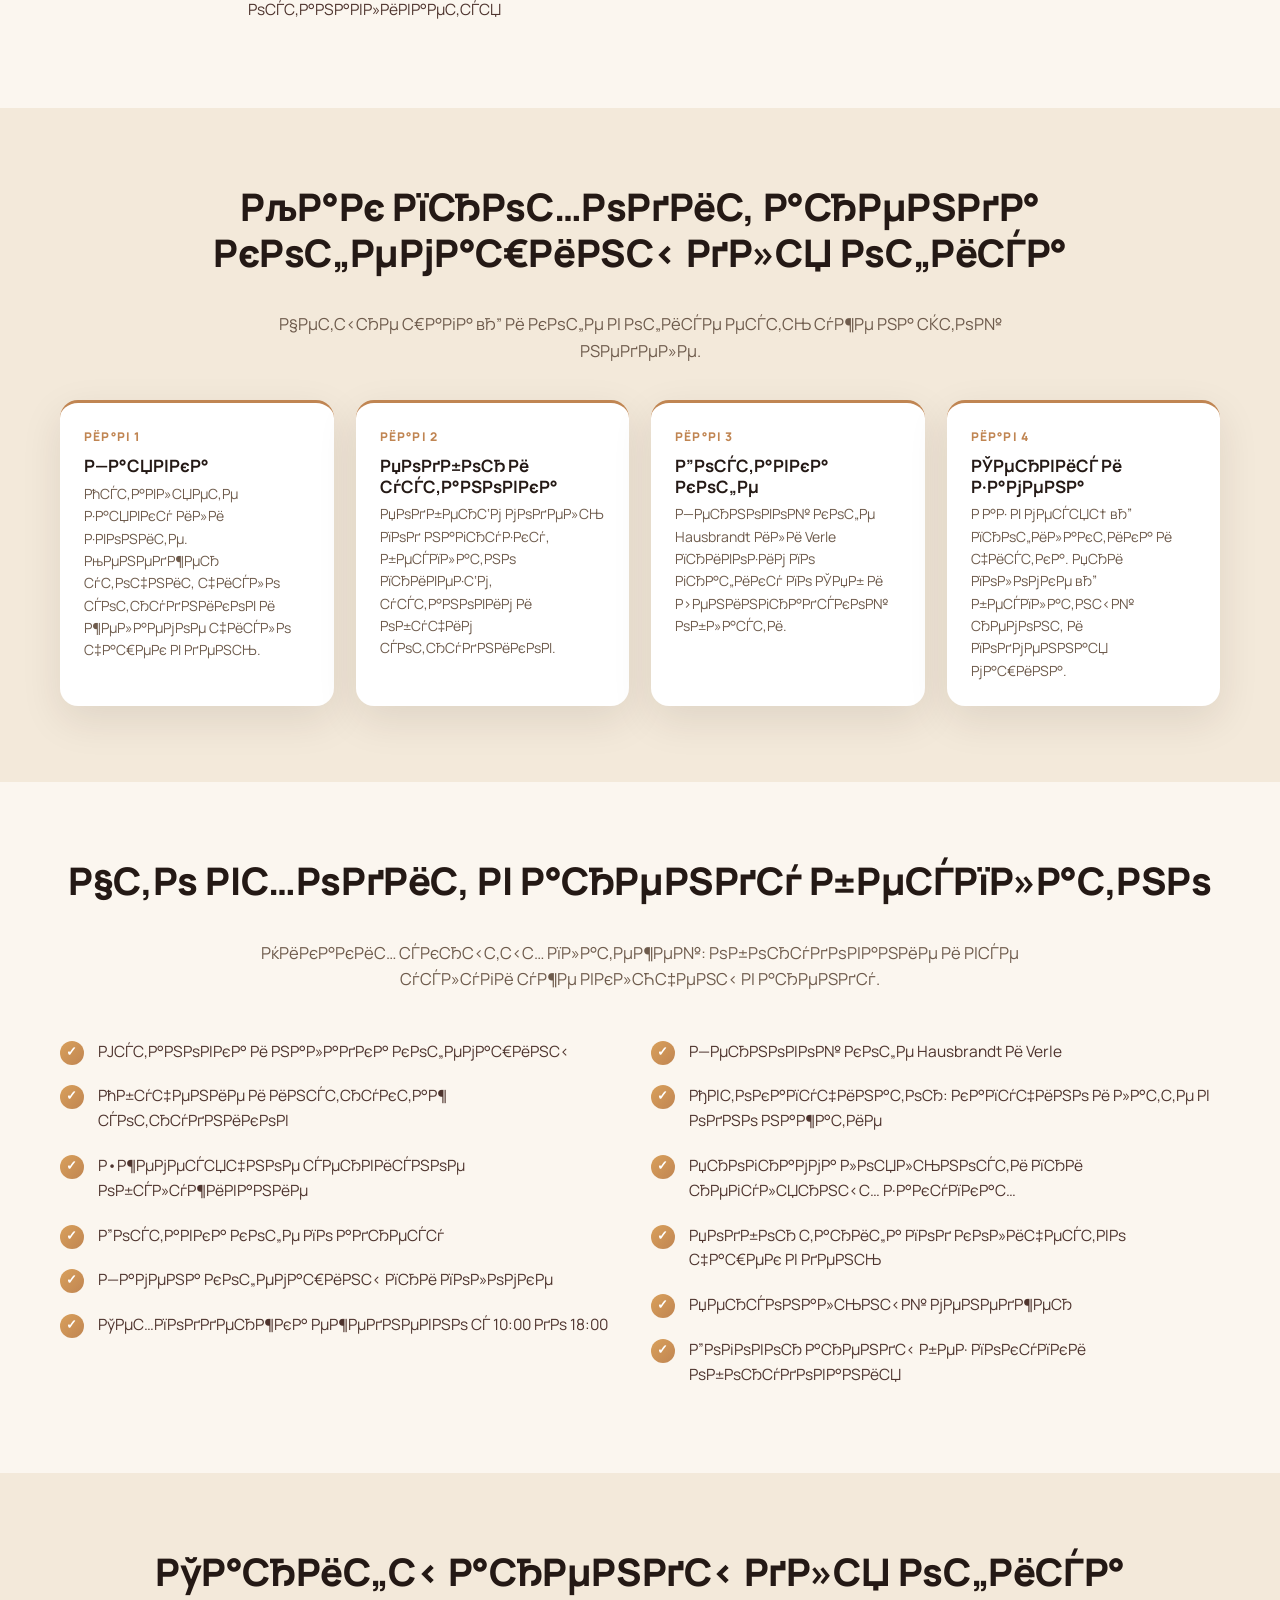
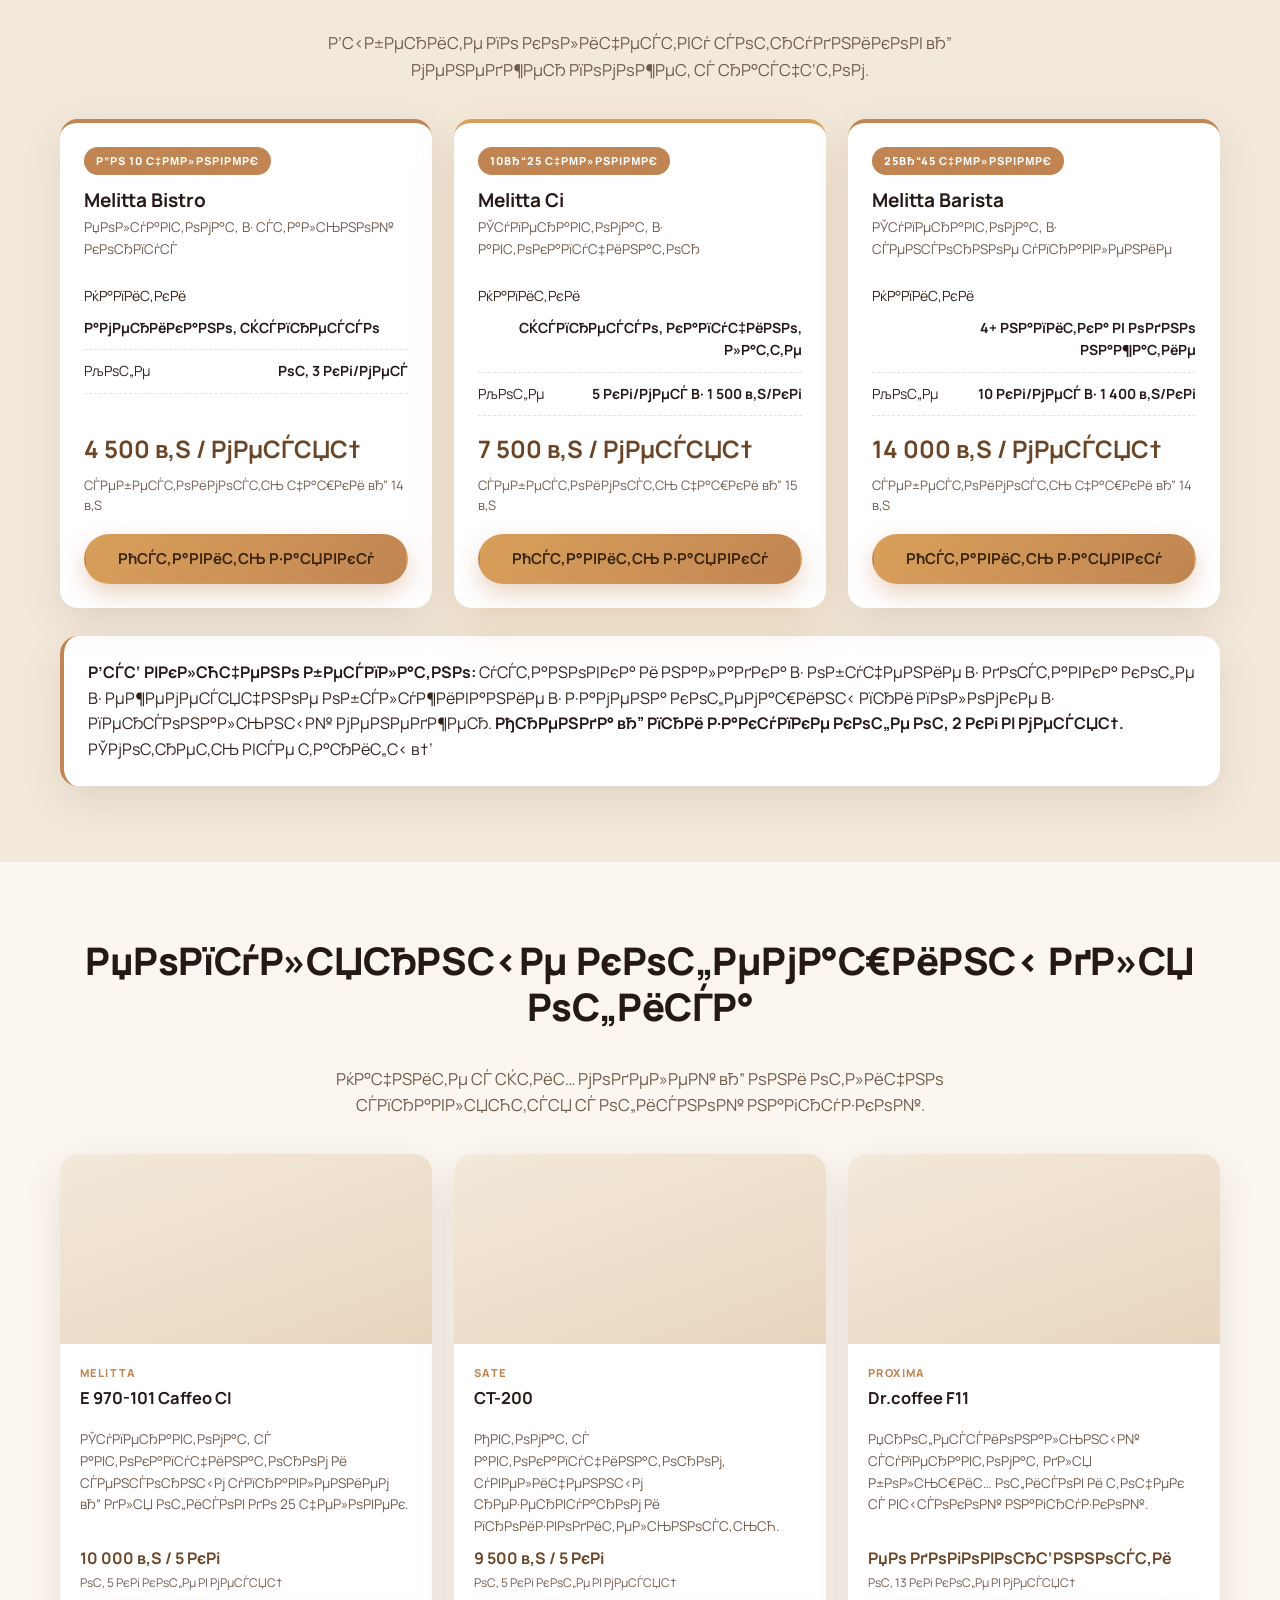
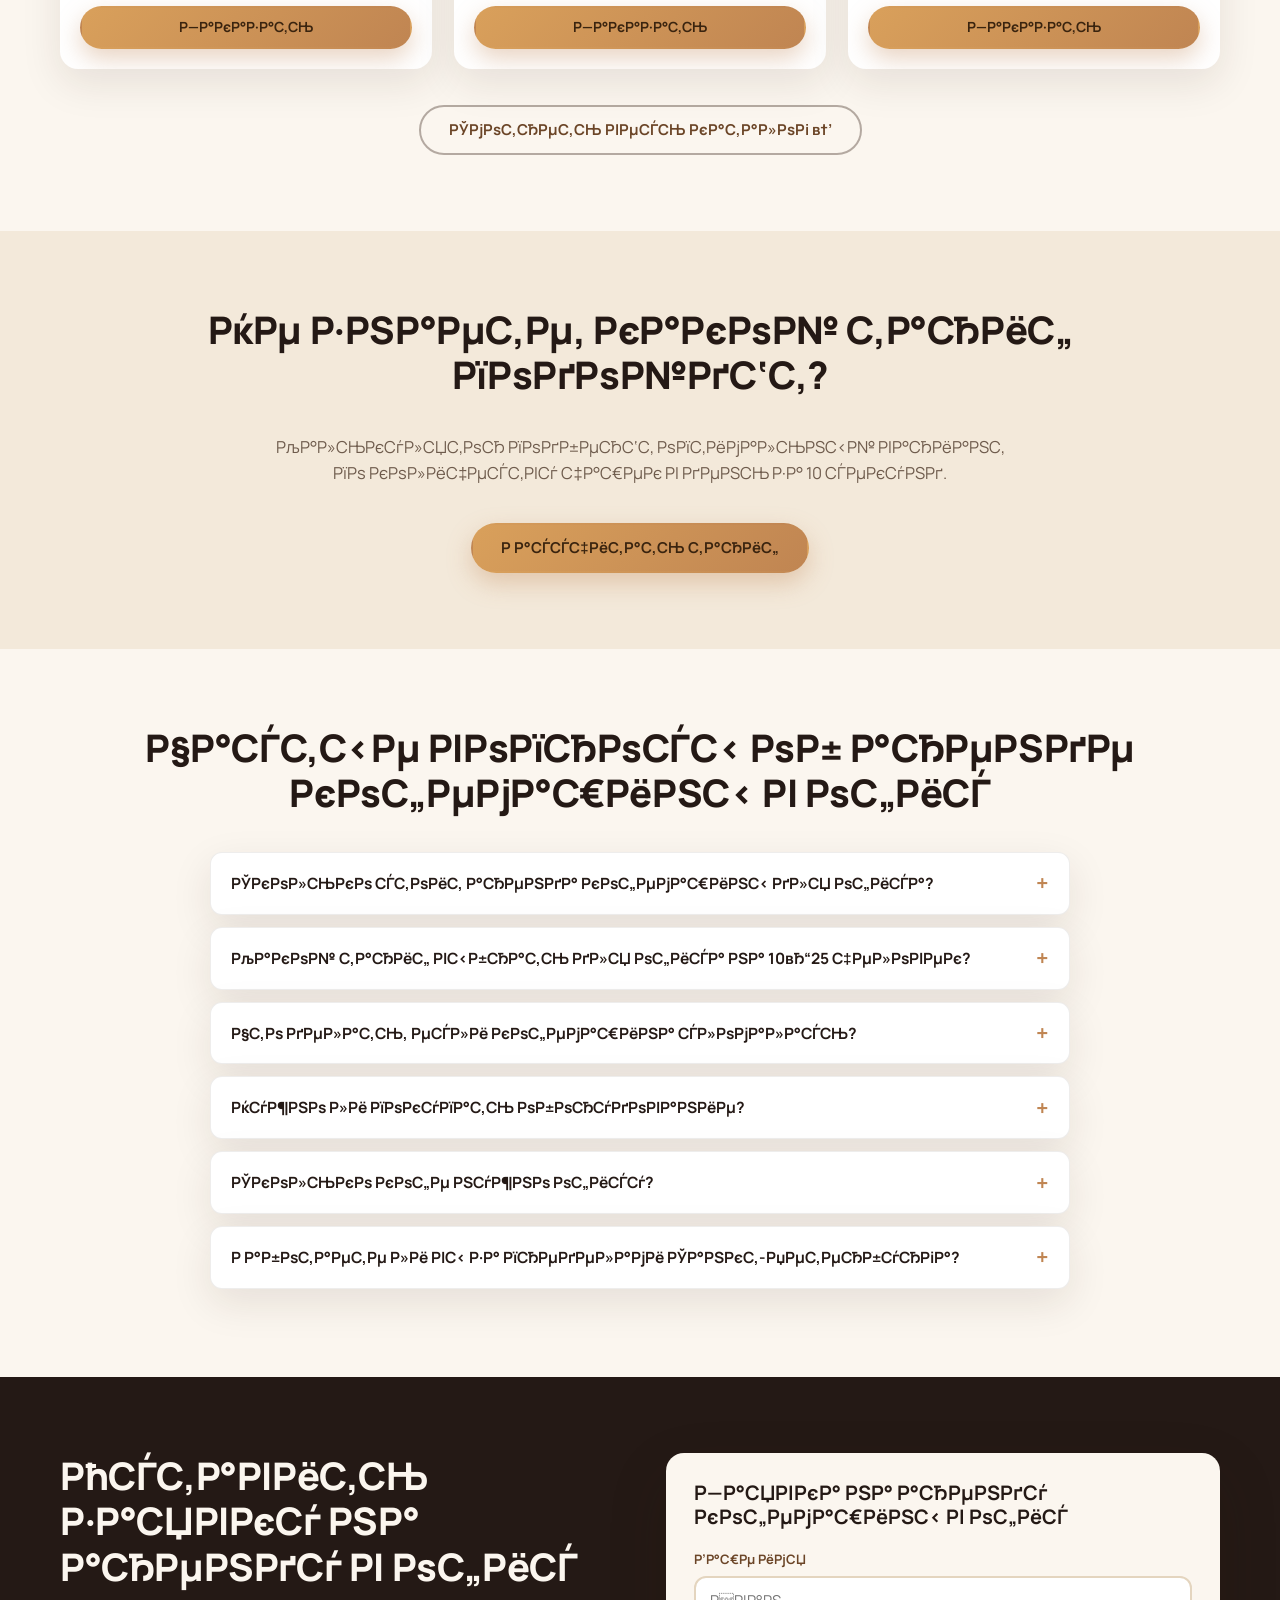
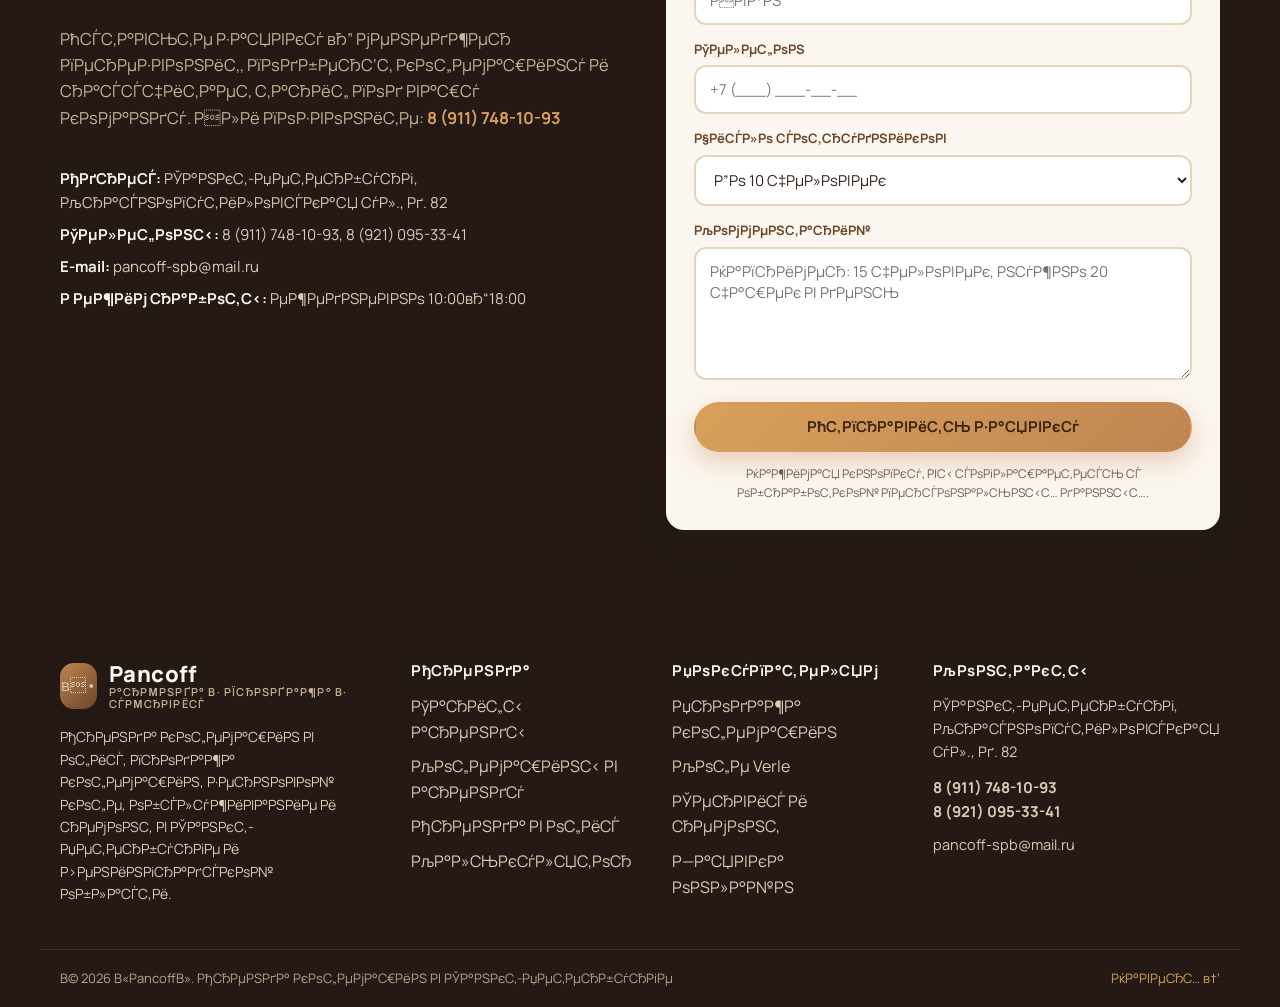
==== commit 9eebcb7c: "Rework tariff grid: 5 tiers (Старт/Оптима/Бизнес/Премиум/Флагман), Varianza 10 900 to close price ga" ====
--- a/arenda-v-ofis/index.html
+++ b/arenda-v-ofis/index.html
@@ -1,36 +1,36 @@
-<!DOCTYPE html>
+﻿<!DOCTYPE html>
 <html lang="ru">
 <head>
   <meta charset="UTF-8">
   <meta name="viewport" content="width=device-width, initial-scale=1.0">
   <meta name="referrer" content="strict-origin-when-cross-origin">
   <meta http-equiv="Content-Security-Policy" content="default-src 'self'; script-src 'self'; style-src 'self'; img-src 'self' data:; font-src 'self'; connect-src 'none'; object-src 'none'; base-uri 'self'; form-action 'self' mailto:">
-  <title>Аренда кофемашины в офис в Санкт-Петербурге — бесплатно от 14 ₽ за чашку | Pancoff</title>
-  <meta name="description" content="Аренда кофемашины в офис в СПб и Лен. области: бесплатная установка, ежемесячное обслуживание, ремонт и доставка кофе Hausbrandt и Verle. От 14 ₽ за чашку. Звоните: 8 (911) 748-10-93.">
-  <meta name="keywords" content="аренда кофемашины в офис, кофемашина в офис спб, аренда кофемашины для офиса, кофе в офис, аренда кофемашины санкт-петербург">
+  <title>РђСЂРµРЅРґР° РєРѕС„РµРјР°С€РёРЅС‹ РІ РѕС„РёСЃ РІ РЎР°РЅРєС‚-РџРµС‚РµСЂР±СѓСЂРіРµ вЂ” Р±РµСЃРїР»Р°С‚РЅРѕ РѕС‚ 14 в‚Ѕ Р·Р° С‡Р°С€РєСѓ | Pancoff</title>
+  <meta name="description" content="РђСЂРµРЅРґР° РєРѕС„РµРјР°С€РёРЅС‹ РІ РѕС„РёСЃ РІ РЎРџР± Рё Р›РµРЅ. РѕР±Р»Р°СЃС‚Рё: Р±РµСЃРїР»Р°С‚РЅР°СЏ СѓСЃС‚Р°РЅРѕРІРєР°, РµР¶РµРјРµСЃСЏС‡РЅРѕРµ РѕР±СЃР»СѓР¶РёРІР°РЅРёРµ, СЂРµРјРѕРЅС‚ Рё РґРѕСЃС‚Р°РІРєР° РєРѕС„Рµ Hausbrandt Рё Verle. РћС‚ 14 в‚Ѕ Р·Р° С‡Р°С€РєСѓ. Р—РІРѕРЅРёС‚Рµ: 8 (911) 748-10-93.">
+  <meta name="keywords" content="Р°СЂРµРЅРґР° РєРѕС„РµРјР°С€РёРЅС‹ РІ РѕС„РёСЃ, РєРѕС„РµРјР°С€РёРЅР° РІ РѕС„РёСЃ СЃРїР±, Р°СЂРµРЅРґР° РєРѕС„РµРјР°С€РёРЅС‹ РґР»СЏ РѕС„РёСЃР°, РєРѕС„Рµ РІ РѕС„РёСЃ, Р°СЂРµРЅРґР° РєРѕС„РµРјР°С€РёРЅС‹ СЃР°РЅРєС‚-РїРµС‚РµСЂР±СѓСЂРі">
   <link rel="canonical" href="https://mirtipl.github.io/pancoff-site/arenda-v-ofis/">
   <meta property="og:type" content="website">
   <meta property="og:locale" content="ru_RU">
-  <meta property="og:title" content="Аренда кофемашины в офис в Санкт-Петербурге — бесплатно от 14 ₽ за чашку">
-  <meta property="og:description" content="Бесплатная установка, обслуживание, ремонт и доставка кофе. От 14 ₽ за чашку. Санкт-Петербург и Лен. область.">
+  <meta property="og:title" content="РђСЂРµРЅРґР° РєРѕС„РµРјР°С€РёРЅС‹ РІ РѕС„РёСЃ РІ РЎР°РЅРєС‚-РџРµС‚РµСЂР±СѓСЂРіРµ вЂ” Р±РµСЃРїР»Р°С‚РЅРѕ РѕС‚ 14 в‚Ѕ Р·Р° С‡Р°С€РєСѓ">
+  <meta property="og:description" content="Р‘РµСЃРїР»Р°С‚РЅР°СЏ СѓСЃС‚Р°РЅРѕРІРєР°, РѕР±СЃР»СѓР¶РёРІР°РЅРёРµ, СЂРµРјРѕРЅС‚ Рё РґРѕСЃС‚Р°РІРєР° РєРѕС„Рµ. РћС‚ 14 в‚Ѕ Р·Р° С‡Р°С€РєСѓ. РЎР°РЅРєС‚-РџРµС‚РµСЂР±СѓСЂРі Рё Р›РµРЅ. РѕР±Р»Р°СЃС‚СЊ.">
   <meta property="og:url" content="https://mirtipl.github.io/pancoff-site/arenda-v-ofis/">
   <meta property="og:image" content="https://mirtipl.github.io/pancoff-site/images/rent/melitta-970-101.png">
-  <link rel="icon" href="data:image/svg+xml,<svg xmlns='http://www.w3.org/2000/svg' viewBox='0 0 100 100'><text y='.9em' font-size='90'>☕</text></svg>">
-  <link rel="stylesheet" href="../css/style.css?v=2">
+  <link rel="icon" href="data:image/svg+xml,<svg xmlns='http://www.w3.org/2000/svg' viewBox='0 0 100 100'><text y='.9em' font-size='90'>в•</text></svg>">
+  <link rel="stylesheet" href="../css/style.css?v=3">
   <script type="application/ld+json">
   {
     "@context": "https://schema.org",
     "@type": "LocalBusiness",
     "name": "Pancoff",
-    "description": "Аренда кофемашины в офис, продажа кофемашин, зерновой кофе, обслуживание и ремонт в Санкт-Петербурге и Ленинградской области.",
+    "description": "РђСЂРµРЅРґР° РєРѕС„РµРјР°С€РёРЅС‹ РІ РѕС„РёСЃ, РїСЂРѕРґР°Р¶Р° РєРѕС„РµРјР°С€РёРЅ, Р·РµСЂРЅРѕРІРѕР№ РєРѕС„Рµ, РѕР±СЃР»СѓР¶РёРІР°РЅРёРµ Рё СЂРµРјРѕРЅС‚ РІ РЎР°РЅРєС‚-РџРµС‚РµСЂР±СѓСЂРіРµ Рё Р›РµРЅРёРЅРіСЂР°РґСЃРєРѕР№ РѕР±Р»Р°СЃС‚Рё.",
     "url": "https://mirtipl.github.io/pancoff-site/arenda-v-ofis/",
     "telephone": ["+79117481093", "+79210953341"],
     "email": "pancoff-spb@mail.ru",
     "image": "https://mirtipl.github.io/pancoff-site/images/rent/melitta-970-101.png",
     "address": {
       "@type": "PostalAddress",
-      "streetAddress": "Краснопутиловская ул., д. 82",
-      "addressLocality": "Санкт-Петербург",
+      "streetAddress": "РљСЂР°СЃРЅРѕРїСѓС‚РёР»РѕРІСЃРєР°СЏ СѓР»., Рґ. 82",
+      "addressLocality": "РЎР°РЅРєС‚-РџРµС‚РµСЂР±СѓСЂРі",
       "addressCountry": "RU"
     },
     "openingHours": "Mo-Su 10:00-18:00"
@@ -43,33 +43,33 @@
     "mainEntity": [
       {
         "@type": "Question",
-        "name": "Сколько стоит аренда кофемашины для офиса?",
-        "acceptedAnswer": { "@type": "Answer", "text": "Кофемашина предоставляется бесплатно при закупке кофе от 2 кг в месяц. Вы платите только за зерновой кофе — себестоимость чашки от 14 ₽. Установка, обслуживание и ремонт уже включены." }
+        "name": "РЎРєРѕР»СЊРєРѕ СЃС‚РѕРёС‚ Р°СЂРµРЅРґР° РєРѕС„РµРјР°С€РёРЅС‹ РґР»СЏ РѕС„РёСЃР°?",
+        "acceptedAnswer": { "@type": "Answer", "text": "РљРѕС„РµРјР°С€РёРЅР° РїСЂРµРґРѕСЃС‚Р°РІР»СЏРµС‚СЃСЏ Р±РµСЃРїР»Р°С‚РЅРѕ РїСЂРё Р·Р°РєСѓРїРєРµ РєРѕС„Рµ РѕС‚ 2 РєРі РІ РјРµСЃСЏС†. Р’С‹ РїР»Р°С‚РёС‚Рµ С‚РѕР»СЊРєРѕ Р·Р° Р·РµСЂРЅРѕРІРѕР№ РєРѕС„Рµ вЂ” СЃРµР±РµСЃС‚РѕРёРјРѕСЃС‚СЊ С‡Р°С€РєРё РѕС‚ 14 в‚Ѕ. РЈСЃС‚Р°РЅРѕРІРєР°, РѕР±СЃР»СѓР¶РёРІР°РЅРёРµ Рё СЂРµРјРѕРЅС‚ СѓР¶Рµ РІРєР»СЋС‡РµРЅС‹." }
       },
       {
         "@type": "Question",
-        "name": "Какой тариф выбрать для офиса на 10–25 человек?",
-        "acceptedAnswer": { "@type": "Answer", "text": "Для офиса на 10–25 человек оптимален тариф «Для офиса» с суперавтоматом Melitta Ci и автокапучинатором: эспрессо, капучино и латте готовятся в одно нажатие. Стоимость — 7 500 ₽ в месяц при закупке 5 кг кофе." }
+        "name": "РљР°РєРѕР№ С‚Р°СЂРёС„ РІС‹Р±СЂР°С‚СЊ РґР»СЏ РѕС„РёСЃР° РЅР° 10вЂ“25 С‡РµР»РѕРІРµРє?",
+        "acceptedAnswer": { "@type": "Answer", "text": "Р”Р»СЏ РѕС„РёСЃР° РЅР° 10вЂ“25 С‡РµР»РѕРІРµРє РѕРїС‚РёРјР°Р»РµРЅ С‚Р°СЂРёС„ В«Р”Р»СЏ РѕС„РёСЃР°В» СЃ СЃСѓРїРµСЂР°РІС‚РѕРјР°С‚РѕРј Melitta Ci Рё Р°РІС‚РѕРєР°РїСѓС‡РёРЅР°С‚РѕСЂРѕРј: СЌСЃРїСЂРµСЃСЃРѕ, РєР°РїСѓС‡РёРЅРѕ Рё Р»Р°С‚С‚Рµ РіРѕС‚РѕРІСЏС‚СЃСЏ РІ РѕРґРЅРѕ РЅР°Р¶Р°С‚РёРµ. РЎС‚РѕРёРјРѕСЃС‚СЊ вЂ” 7 500 в‚Ѕ РІ РјРµСЃСЏС† РїСЂРё Р·Р°РєСѓРїРєРµ 5 РєРі РєРѕС„Рµ." }
       },
       {
         "@type": "Question",
-        "name": "Что делать, если кофемашина сломалась?",
-        "acceptedAnswer": { "@type": "Answer", "text": "При поломке мы бесплатно ремонтируем кофемашину (при регулярной закупке кофе) и на время ремонта предоставляем подменную машину, чтобы работа офиса не останавливалась." }
+        "name": "Р§С‚Рѕ РґРµР»Р°С‚СЊ, РµСЃР»Рё РєРѕС„РµРјР°С€РёРЅР° СЃР»РѕРјР°Р»Р°СЃСЊ?",
+        "acceptedAnswer": { "@type": "Answer", "text": "РџСЂРё РїРѕР»РѕРјРєРµ РјС‹ Р±РµСЃРїР»Р°С‚РЅРѕ СЂРµРјРѕРЅС‚РёСЂСѓРµРј РєРѕС„РµРјР°С€РёРЅСѓ (РїСЂРё СЂРµРіСѓР»СЏСЂРЅРѕР№ Р·Р°РєСѓРїРєРµ РєРѕС„Рµ) Рё РЅР° РІСЂРµРјСЏ СЂРµРјРѕРЅС‚Р° РїСЂРµРґРѕСЃС‚Р°РІР»СЏРµРј РїРѕРґРјРµРЅРЅСѓСЋ РјР°С€РёРЅСѓ, С‡С‚РѕР±С‹ СЂР°Р±РѕС‚Р° РѕС„РёСЃР° РЅРµ РѕСЃС‚Р°РЅР°РІР»РёРІР°Р»Р°СЃСЊ." }
       },
       {
         "@type": "Question",
-        "name": "Нужно ли покупать оборудование?",
-        "acceptedAnswer": { "@type": "Answer", "text": "Нет. Оборудование предоставляется в аренду бесплатно при закупке кофе от 2 кг в месяц. Заключается договор аренды, никаких затрат на покупку техники нет." }
+        "name": "РќСѓР¶РЅРѕ Р»Рё РїРѕРєСѓРїР°С‚СЊ РѕР±РѕСЂСѓРґРѕРІР°РЅРёРµ?",
+        "acceptedAnswer": { "@type": "Answer", "text": "РќРµС‚. РћР±РѕСЂСѓРґРѕРІР°РЅРёРµ РїСЂРµРґРѕСЃС‚Р°РІР»СЏРµС‚СЃСЏ РІ Р°СЂРµРЅРґСѓ Р±РµСЃРїР»Р°С‚РЅРѕ РїСЂРё Р·Р°РєСѓРїРєРµ РєРѕС„Рµ РѕС‚ 2 РєРі РІ РјРµСЃСЏС†. Р—Р°РєР»СЋС‡Р°РµС‚СЃСЏ РґРѕРіРѕРІРѕСЂ Р°СЂРµРЅРґС‹, РЅРёРєР°РєРёС… Р·Р°С‚СЂР°С‚ РЅР° РїРѕРєСѓРїРєСѓ С‚РµС…РЅРёРєРё РЅРµС‚." }
       },
       {
         "@type": "Question",
-        "name": "Сколько кофе нужно офису?",
-        "acceptedAnswer": { "@type": "Answer", "text": "Из 3 кг зернового кофе получается около 300 чашек. Для офиса на 10–15 человек обычно хватает 3–5 кг в месяц — точную норму поможет рассчитать менеджер." }
+        "name": "РЎРєРѕР»СЊРєРѕ РєРѕС„Рµ РЅСѓР¶РЅРѕ РѕС„РёСЃСѓ?",
+        "acceptedAnswer": { "@type": "Answer", "text": "РР· 3 РєРі Р·РµСЂРЅРѕРІРѕРіРѕ РєРѕС„Рµ РїРѕР»СѓС‡Р°РµС‚СЃСЏ РѕРєРѕР»Рѕ 300 С‡Р°С€РµРє. Р”Р»СЏ РѕС„РёСЃР° РЅР° 10вЂ“15 С‡РµР»РѕРІРµРє РѕР±С‹С‡РЅРѕ С…РІР°С‚Р°РµС‚ 3вЂ“5 РєРі РІ РјРµСЃСЏС† вЂ” С‚РѕС‡РЅСѓСЋ РЅРѕСЂРјСѓ РїРѕРјРѕР¶РµС‚ СЂР°СЃСЃС‡РёС‚Р°С‚СЊ РјРµРЅРµРґР¶РµСЂ." }
       },
       {
         "@type": "Question",
-        "name": "Работаете ли вы за пределами Санкт-Петербурга?",
-        "acceptedAnswer": { "@type": "Answer", "text": "Да, мы доставляем кофе и обслуживаем кофемашины по Санкт-Петербургу и всей Ленинградской области." }
+        "name": "Р Р°Р±РѕС‚Р°РµС‚Рµ Р»Рё РІС‹ Р·Р° РїСЂРµРґРµР»Р°РјРё РЎР°РЅРєС‚-РџРµС‚РµСЂР±СѓСЂРіР°?",
+        "acceptedAnswer": { "@type": "Answer", "text": "Р”Р°, РјС‹ РґРѕСЃС‚Р°РІР»СЏРµРј РєРѕС„Рµ Рё РѕР±СЃР»СѓР¶РёРІР°РµРј РєРѕС„РµРјР°С€РёРЅС‹ РїРѕ РЎР°РЅРєС‚-РџРµС‚РµСЂР±СѓСЂРіСѓ Рё РІСЃРµР№ Р›РµРЅРёРЅРіСЂР°РґСЃРєРѕР№ РѕР±Р»Р°СЃС‚Рё." }
       }
     ]
   }
@@ -80,8 +80,8 @@
   <!-- ====== TOP BAR ====== -->
   <div class="topbar">
     <div class="container topbar__inner">
-      <span class="topbar__item">Санкт-Петербург, Краснопутиловская ул., д. 82</span>
-      <span class="topbar__item topbar__hours">Ежедневно 10:00–18:00</span>
+      <span class="topbar__item">РЎР°РЅРєС‚-РџРµС‚РµСЂР±СѓСЂРі, РљСЂР°СЃРЅРѕРїСѓС‚РёР»РѕРІСЃРєР°СЏ СѓР»., Рґ. 82</span>
+      <span class="topbar__item topbar__hours">Р•Р¶РµРґРЅРµРІРЅРѕ 10:00вЂ“18:00</span>
       <span class="topbar__item topbar__mail">
         <a href="mailto:pancoff-spb@mail.ru">pancoff-spb@mail.ru</a>
       </span>
@@ -95,7 +95,7 @@
   <!-- ====== HEADER ====== -->
   <header class="header" id="header">
     <div class="container header__inner">
-      <a class="logo" href="../index.html" aria-label="Pancoff — на главную">
+      <a class="logo" href="../index.html" aria-label="Pancoff вЂ” РЅР° РіР»Р°РІРЅСѓСЋ">
         <span class="logo__cup" aria-hidden="true">
           <svg viewBox="0 0 48 48" width="36" height="36" fill="none">
             <defs>
@@ -118,31 +118,31 @@
             <path class="logo-heart" d="M23 21.4c-.7-1-2-1.5-3-.8-1 .7-1 2.2-.2 3l3.2 3 3.2-3c.8-.8.8-2.3-.2-3-1-.7-2.3-.2-3 .8z" fill="#fff"/>
           </svg>
         </span>
-        <span class="logo__text">Pancoff<small>аренда · продажа · сервис</small></span>
+        <span class="logo__text">Pancoff<small>Р°СЂРµРЅРґР° В· РїСЂРѕРґР°Р¶Р° В· СЃРµСЂРІРёСЃ</small></span>
       </a>
 
-      <nav class="nav" id="nav" aria-label="Основное меню">
-        <a href="../index.html#advantages" class="nav__link">Почему мы</a>
-        <a href="../index.html#packages" class="nav__link">Аренда</a>
-        <a href="../index.html#catalog" class="nav__link">Каталог</a>
-        <a href="../prodazha/" class="nav__link">Продажа</a>
-        <a href="../coffee/" class="nav__link">Кофе</a>
-        <a href="../remont/" class="nav__link">Сервис</a>
-        <a href="../index.html#contacts" class="nav__link">Контакты</a>
+      <nav class="nav" id="nav" aria-label="РћСЃРЅРѕРІРЅРѕРµ РјРµРЅСЋ">
+        <a href="../index.html#advantages" class="nav__link">РџРѕС‡РµРјСѓ РјС‹</a>
+        <a href="../index.html#packages" class="nav__link">РђСЂРµРЅРґР°</a>
+        <a href="../index.html#catalog" class="nav__link">РљР°С‚Р°Р»РѕРі</a>
+        <a href="../prodazha/" class="nav__link">РџСЂРѕРґР°Р¶Р°</a>
+        <a href="../coffee/" class="nav__link">РљРѕС„Рµ</a>
+        <a href="../remont/" class="nav__link">РЎРµСЂРІРёСЃ</a>
+        <a href="../index.html#contacts" class="nav__link">РљРѕРЅС‚Р°РєС‚С‹</a>
         <div class="nav__extra">
           <div class="nav__phones">
             <a href="tel:+79117481093">8 (911) 748-10-93</a>
             <a href="tel:+79210953341">8 (921) 095-33-41</a>
           </div>
-          <p class="nav__meta">Санкт-Петербург, Краснопутиловская ул., д. 82 · ежедневно 10:00–18:00 · pancoff-spb@mail.ru</p>
-          <a href="#order" data-order data-tpl="office" class="btn btn--accent nav__cta">Сделать заказ</a>
+          <p class="nav__meta">РЎР°РЅРєС‚-РџРµС‚РµСЂР±СѓСЂРі, РљСЂР°СЃРЅРѕРїСѓС‚РёР»РѕРІСЃРєР°СЏ СѓР»., Рґ. 82 В· РµР¶РµРґРЅРµРІРЅРѕ 10:00вЂ“18:00 В· pancoff-spb@mail.ru</p>
+          <a href="#order" data-order data-tpl="office" class="btn btn--accent nav__cta">РЎРґРµР»Р°С‚СЊ Р·Р°РєР°Р·</a>
         </div>
       </nav>
       <div class="nav-backdrop" id="navBackdrop" aria-hidden="true"></div>
 
       <div class="header__actions">
-        <a href="#order" data-order data-tpl="office" class="btn btn--accent btn--sm header__cta">Сделать заказ</a>
-        <button class="burger" id="burger" aria-label="Открыть меню" aria-expanded="false">
+        <a href="#order" data-order data-tpl="office" class="btn btn--accent btn--sm header__cta">РЎРґРµР»Р°С‚СЊ Р·Р°РєР°Р·</a>
+        <button class="burger" id="burger" aria-label="РћС‚РєСЂС‹С‚СЊ РјРµРЅСЋ" aria-expanded="false">
           <span></span><span></span><span></span>
         </button>
       </div>
@@ -154,20 +154,20 @@
     <!-- ====== PAGE HEAD ====== -->
     <section class="pagehead">
       <div class="container">
-        <nav class="breadcrumb" aria-label="Хлебные крошки">
-          <a href="../index.html">Главная</a>
+        <nav class="breadcrumb" aria-label="РҐР»РµР±РЅС‹Рµ РєСЂРѕС€РєРё">
+          <a href="../index.html">Р“Р»Р°РІРЅР°СЏ</a>
           <span>/</span>
-          <span>Аренда кофемашины в офис</span>
+          <span>РђСЂРµРЅРґР° РєРѕС„РµРјР°С€РёРЅС‹ РІ РѕС„РёСЃ</span>
         </nav>
-        <h1 class="pagehead__title">Аренда кофемашины в офис в Санкт-Петербурге</h1>
+        <h1 class="pagehead__title">РђСЂРµРЅРґР° РєРѕС„РµРјР°С€РёРЅС‹ РІ РѕС„РёСЃ РІ РЎР°РЅРєС‚-РџРµС‚РµСЂР±СѓСЂРіРµ</h1>
         <p class="pagehead__sub">
-          Установим автоматическую кофемашину в ваш офис бесплатно: подбор модели, монтаж, обучение сотрудников,
-          ежемесячное обслуживание, доставка зернового кофе и ремонт уже включены. Вы платите только за кофе —
-          себестоимость чашки от 14 ₽.
+          РЈСЃС‚Р°РЅРѕРІРёРј Р°РІС‚РѕРјР°С‚РёС‡РµСЃРєСѓСЋ РєРѕС„РµРјР°С€РёРЅСѓ РІ РІР°С€ РѕС„РёСЃ Р±РµСЃРїР»Р°С‚РЅРѕ: РїРѕРґР±РѕСЂ РјРѕРґРµР»Рё, РјРѕРЅС‚Р°Р¶, РѕР±СѓС‡РµРЅРёРµ СЃРѕС‚СЂСѓРґРЅРёРєРѕРІ,
+          РµР¶РµРјРµСЃСЏС‡РЅРѕРµ РѕР±СЃР»СѓР¶РёРІР°РЅРёРµ, РґРѕСЃС‚Р°РІРєР° Р·РµСЂРЅРѕРІРѕРіРѕ РєРѕС„Рµ Рё СЂРµРјРѕРЅС‚ СѓР¶Рµ РІРєР»СЋС‡РµРЅС‹. Р’С‹ РїР»Р°С‚РёС‚Рµ С‚РѕР»СЊРєРѕ Р·Р° РєРѕС„Рµ вЂ”
+          СЃРµР±РµСЃС‚РѕРёРјРѕСЃС‚СЊ С‡Р°С€РєРё РѕС‚ 14 в‚Ѕ.
         </p>
         <div class="hero__actions pagehead__actions">
-          <a href="#order" data-order data-tpl="office" class="btn btn--accent">Оставить заявку</a>
-          <a href="#tarifs" class="btn btn--ghost">Смотреть тарифы</a>
+          <a href="#order" data-order data-tpl="office" class="btn btn--accent">РћСЃС‚Р°РІРёС‚СЊ Р·Р°СЏРІРєСѓ</a>
+          <a href="#tarifs" class="btn btn--ghost">РЎРјРѕС‚СЂРµС‚СЊ С‚Р°СЂРёС„С‹</a>
         </div>
       </div>
     </section>
@@ -175,26 +175,26 @@
     <!-- ====== BENEFITS ====== -->
     <section class="section">
       <div class="container">
-        <h2 class="section__title">Почему офису выгодна аренда, а не покупка</h2>
+        <h2 class="section__title">РџРѕС‡РµРјСѓ РѕС„РёСЃСѓ РІС‹РіРѕРґРЅР° Р°СЂРµРЅРґР°, Р° РЅРµ РїРѕРєСѓРїРєР°</h2>
         <div class="prose">
           <p>
-            Аренда кофемашины для офиса — самый простой способ дать сотрудникам качественный зерновой кофе
-            без капитальных затрат. Покупать суперавтомат за 100–300 тысяч рублей и отвечать за его обслуживание
-            не нужно: оборудование, установка, ремонт и доставка кофе — забота нашей компании.
+            РђСЂРµРЅРґР° РєРѕС„РµРјР°С€РёРЅС‹ РґР»СЏ РѕС„РёСЃР° вЂ” СЃР°РјС‹Р№ РїСЂРѕСЃС‚РѕР№ СЃРїРѕСЃРѕР± РґР°С‚СЊ СЃРѕС‚СЂСѓРґРЅРёРєР°Рј РєР°С‡РµСЃС‚РІРµРЅРЅС‹Р№ Р·РµСЂРЅРѕРІРѕР№ РєРѕС„Рµ
+            Р±РµР· РєР°РїРёС‚Р°Р»СЊРЅС‹С… Р·Р°С‚СЂР°С‚. РџРѕРєСѓРїР°С‚СЊ СЃСѓРїРµСЂР°РІС‚РѕРјР°С‚ Р·Р° 100вЂ“300 С‚С‹СЃСЏС‡ СЂСѓР±Р»РµР№ Рё РѕС‚РІРµС‡Р°С‚СЊ Р·Р° РµРіРѕ РѕР±СЃР»СѓР¶РёРІР°РЅРёРµ
+            РЅРµ РЅСѓР¶РЅРѕ: РѕР±РѕСЂСѓРґРѕРІР°РЅРёРµ, СѓСЃС‚Р°РЅРѕРІРєР°, СЂРµРјРѕРЅС‚ Рё РґРѕСЃС‚Р°РІРєР° РєРѕС„Рµ вЂ” Р·Р°Р±РѕС‚Р° РЅР°С€РµР№ РєРѕРјРїР°РЅРёРё.
           </p>
           <p>
-            Сравните сами: чашка капучино из кофейни рядом с офисом стоит 150–250 ₽. При аренде себестоимость
-            чашки — от 14 ₽, а сотрудникам не нужно выходить из офиса и терять время. Уже через месяц чашки
-            окупаются удобством, а коллектив получает любимый напиток без очередей и «кофе-пробегов».
+            РЎСЂР°РІРЅРёС‚Рµ СЃР°РјРё: С‡Р°С€РєР° РєР°РїСѓС‡РёРЅРѕ РёР· РєРѕС„РµР№РЅРё СЂСЏРґРѕРј СЃ РѕС„РёСЃРѕРј СЃС‚РѕРёС‚ 150вЂ“250 в‚Ѕ. РџСЂРё Р°СЂРµРЅРґРµ СЃРµР±РµСЃС‚РѕРёРјРѕСЃС‚СЊ
+            С‡Р°С€РєРё вЂ” РѕС‚ 14 в‚Ѕ, Р° СЃРѕС‚СЂСѓРґРЅРёРєР°Рј РЅРµ РЅСѓР¶РЅРѕ РІС‹С…РѕРґРёС‚СЊ РёР· РѕС„РёСЃР° Рё С‚РµСЂСЏС‚СЊ РІСЂРµРјСЏ. РЈР¶Рµ С‡РµСЂРµР· РјРµСЃСЏС† С‡Р°С€РєРё
+            РѕРєСѓРїР°СЋС‚СЃСЏ СѓРґРѕР±СЃС‚РІРѕРј, Р° РєРѕР»Р»РµРєС‚РёРІ РїРѕР»СѓС‡Р°РµС‚ Р»СЋР±РёРјС‹Р№ РЅР°РїРёС‚РѕРє Р±РµР· РѕС‡РµСЂРµРґРµР№ Рё В«РєРѕС„Рµ-РїСЂРѕР±РµРіРѕРІВ».
           </p>
         </div>
         <ul class="checklist checklist--2col">
-          <li>Экономия: чашка зернового кофе от 14 ₽ вместо 150–250 ₽ в кофейне</li>
-          <li>Бесплатная установка, обучение и ежемесячное обслуживание</li>
-          <li>Никаких затрат на покупку и ремонт оборудования</li>
-          <li>Доставка кофе по адресу в течение рабочего дня</li>
-          <li>Замена кофемашины на время ремонта — работа офиса не останавливается</li>
-          <li>Персональный менеджер и техподдержка ежедневно с 10:00 до 18:00</li>
+          <li>Р­РєРѕРЅРѕРјРёСЏ: С‡Р°С€РєР° Р·РµСЂРЅРѕРІРѕРіРѕ РєРѕС„Рµ РѕС‚ 14 в‚Ѕ РІРјРµСЃС‚Рѕ 150вЂ“250 в‚Ѕ РІ РєРѕС„РµР№РЅРµ</li>
+          <li>Р‘РµСЃРїР»Р°С‚РЅР°СЏ СѓСЃС‚Р°РЅРѕРІРєР°, РѕР±СѓС‡РµРЅРёРµ Рё РµР¶РµРјРµСЃСЏС‡РЅРѕРµ РѕР±СЃР»СѓР¶РёРІР°РЅРёРµ</li>
+          <li>РќРёРєР°РєРёС… Р·Р°С‚СЂР°С‚ РЅР° РїРѕРєСѓРїРєСѓ Рё СЂРµРјРѕРЅС‚ РѕР±РѕСЂСѓРґРѕРІР°РЅРёСЏ</li>
+          <li>Р”РѕСЃС‚Р°РІРєР° РєРѕС„Рµ РїРѕ Р°РґСЂРµСЃСѓ РІ С‚РµС‡РµРЅРёРµ СЂР°Р±РѕС‡РµРіРѕ РґРЅСЏ</li>
+          <li>Р—Р°РјРµРЅР° РєРѕС„РµРјР°С€РёРЅС‹ РЅР° РІСЂРµРјСЏ СЂРµРјРѕРЅС‚Р° вЂ” СЂР°Р±РѕС‚Р° РѕС„РёСЃР° РЅРµ РѕСЃС‚Р°РЅР°РІР»РёРІР°РµС‚СЃСЏ</li>
+          <li>РџРµСЂСЃРѕРЅР°Р»СЊРЅС‹Р№ РјРµРЅРµРґР¶РµСЂ Рё С‚РµС…РїРѕРґРґРµСЂР¶РєР° РµР¶РµРґРЅРµРІРЅРѕ СЃ 10:00 РґРѕ 18:00</li>
         </ul>
       </div>
     </section>
@@ -202,28 +202,28 @@
     <!-- ====== HOW IT WORKS ====== -->
     <section class="section section--tint">
       <div class="container">
-        <h2 class="section__title">Как проходит аренда кофемашины для офиса</h2>
-        <p class="section__lead">Четыре шага — и кофе в офисе есть уже на этой неделе.</p>
+        <h2 class="section__title">РљР°Рє РїСЂРѕС…РѕРґРёС‚ Р°СЂРµРЅРґР° РєРѕС„РµРјР°С€РёРЅС‹ РґР»СЏ РѕС„РёСЃР°</h2>
+        <p class="section__lead">Р§РµС‚С‹СЂРµ С€Р°РіР° вЂ” Рё РєРѕС„Рµ РІ РѕС„РёСЃРµ РµСЃС‚СЊ СѓР¶Рµ РЅР° СЌС‚РѕР№ РЅРµРґРµР»Рµ.</p>
         <div class="steps">
           <div class="step">
-            <div class="step__num">Шаг 1</div>
-            <h3>Заявка</h3>
-            <p>Оставляете заявку или звоните. Менеджер уточнит число сотрудников и желаемое число чашек в день.</p>
+            <div class="step__num">РЁР°Рі 1</div>
+            <h3>Р—Р°СЏРІРєР°</h3>
+            <p>РћСЃС‚Р°РІР»СЏРµС‚Рµ Р·Р°СЏРІРєСѓ РёР»Рё Р·РІРѕРЅРёС‚Рµ. РњРµРЅРµРґР¶РµСЂ СѓС‚РѕС‡РЅРёС‚ С‡РёСЃР»Рѕ СЃРѕС‚СЂСѓРґРЅРёРєРѕРІ Рё Р¶РµР»Р°РµРјРѕРµ С‡РёСЃР»Рѕ С‡Р°С€РµРє РІ РґРµРЅСЊ.</p>
           </div>
           <div class="step">
-            <div class="step__num">Шаг 2</div>
-            <h3>Подбор и установка</h3>
-            <p>Подберём модель под нагрузку, бесплатно привезём, установим и обучим сотрудников.</p>
+            <div class="step__num">РЁР°Рі 2</div>
+            <h3>РџРѕРґР±РѕСЂ Рё СѓСЃС‚Р°РЅРѕРІРєР°</h3>
+            <p>РџРѕРґР±РµСЂС‘Рј РјРѕРґРµР»СЊ РїРѕРґ РЅР°РіСЂСѓР·РєСѓ, Р±РµСЃРїР»Р°С‚РЅРѕ РїСЂРёРІРµР·С‘Рј, СѓСЃС‚Р°РЅРѕРІРёРј Рё РѕР±СѓС‡РёРј СЃРѕС‚СЂСѓРґРЅРёРєРѕРІ.</p>
           </div>
           <div class="step">
-            <div class="step__num">Шаг 3</div>
-            <h3>Доставка кофе</h3>
-            <p>Зерновой кофе Hausbrandt или Verle привозим по графику по СПб и Ленинградской области.</p>
+            <div class="step__num">РЁР°Рі 3</div>
+            <h3>Р”РѕСЃС‚Р°РІРєР° РєРѕС„Рµ</h3>
+            <p>Р—РµСЂРЅРѕРІРѕР№ РєРѕС„Рµ Hausbrandt РёР»Рё Verle РїСЂРёРІРѕР·РёРј РїРѕ РіСЂР°С„РёРєСѓ РїРѕ РЎРџР± Рё Р›РµРЅРёРЅРіСЂР°РґСЃРєРѕР№ РѕР±Р»Р°СЃС‚Рё.</p>
           </div>
           <div class="step">
-            <div class="step__num">Шаг 4</div>
-            <h3>Сервис и замена</h3>
-            <p>Раз в месяц — профилактика и чистка. При поломке — бесплатный ремонт и подменная машина.</p>
+            <div class="step__num">РЁР°Рі 4</div>
+            <h3>РЎРµСЂРІРёСЃ Рё Р·Р°РјРµРЅР°</h3>
+            <p>Р Р°Р· РІ РјРµСЃСЏС† вЂ” РїСЂРѕС„РёР»Р°РєС‚РёРєР° Рё С‡РёСЃС‚РєР°. РџСЂРё РїРѕР»РѕРјРєРµ вЂ” Р±РµСЃРїР»Р°С‚РЅС‹Р№ СЂРµРјРѕРЅС‚ Рё РїРѕРґРјРµРЅРЅР°СЏ РјР°С€РёРЅР°.</p>
           </div>
         </div>
       </div>
@@ -232,24 +232,24 @@
     <!-- ====== INCLUDED ====== -->
     <section class="section">
       <div class="container">
-        <h2 class="section__title">Что входит в аренду бесплатно</h2>
-        <p class="section__lead">Никаких скрытых платежей: оборудование и все услуги уже включены в аренду.</p>
+        <h2 class="section__title">Р§С‚Рѕ РІС…РѕРґРёС‚ РІ Р°СЂРµРЅРґСѓ Р±РµСЃРїР»Р°С‚РЅРѕ</h2>
+        <p class="section__lead">РќРёРєР°РєРёС… СЃРєСЂС‹С‚С‹С… РїР»Р°С‚РµР¶РµР№: РѕР±РѕСЂСѓРґРѕРІР°РЅРёРµ Рё РІСЃРµ СѓСЃР»СѓРіРё СѓР¶Рµ РІРєР»СЋС‡РµРЅС‹ РІ Р°СЂРµРЅРґСѓ.</p>
         <div class="grid grid--2">
           <ul class="checklist">
-            <li>Установка и наладка кофемашины</li>
-            <li>Обучение и инструктаж сотрудников</li>
-            <li>Ежемесячное сервисное обслуживание</li>
-            <li>Доставка кофе по адресу</li>
-            <li>Замена кофемашины при поломке</li>
-            <li>Техподдержка ежедневно с 10:00 до 18:00</li>
+            <li>РЈСЃС‚Р°РЅРѕРІРєР° Рё РЅР°Р»Р°РґРєР° РєРѕС„РµРјР°С€РёРЅС‹</li>
+            <li>РћР±СѓС‡РµРЅРёРµ Рё РёРЅСЃС‚СЂСѓРєС‚Р°Р¶ СЃРѕС‚СЂСѓРґРЅРёРєРѕРІ</li>
+            <li>Р•Р¶РµРјРµСЃСЏС‡РЅРѕРµ СЃРµСЂРІРёСЃРЅРѕРµ РѕР±СЃР»СѓР¶РёРІР°РЅРёРµ</li>
+            <li>Р”РѕСЃС‚Р°РІРєР° РєРѕС„Рµ РїРѕ Р°РґСЂРµСЃСѓ</li>
+            <li>Р—Р°РјРµРЅР° РєРѕС„РµРјР°С€РёРЅС‹ РїСЂРё РїРѕР»РѕРјРєРµ</li>
+            <li>РўРµС…РїРѕРґРґРµСЂР¶РєР° РµР¶РµРґРЅРµРІРЅРѕ СЃ 10:00 РґРѕ 18:00</li>
           </ul>
           <ul class="checklist">
-            <li>Зерновой кофе Hausbrandt и Verle</li>
-            <li>Автокапучинатор: капучино и латте в одно нажатие</li>
-            <li>Программа лояльности при регулярных закупках</li>
-            <li>Подбор тарифа под количество чашек в день</li>
-            <li>Персональный менеджер</li>
-            <li>Договор аренды без покупки оборудования</li>
+            <li>Р—РµСЂРЅРѕРІРѕР№ РєРѕС„Рµ Hausbrandt Рё Verle</li>
+            <li>РђРІС‚РѕРєР°РїСѓС‡РёРЅР°С‚РѕСЂ: РєР°РїСѓС‡РёРЅРѕ Рё Р»Р°С‚С‚Рµ РІ РѕРґРЅРѕ РЅР°Р¶Р°С‚РёРµ</li>
+            <li>РџСЂРѕРіСЂР°РјРјР° Р»РѕСЏР»СЊРЅРѕСЃС‚Рё РїСЂРё СЂРµРіСѓР»СЏСЂРЅС‹С… Р·Р°РєСѓРїРєР°С…</li>
+            <li>РџРѕРґР±РѕСЂ С‚Р°СЂРёС„Р° РїРѕРґ РєРѕР»РёС‡РµСЃС‚РІРѕ С‡Р°С€РµРє РІ РґРµРЅСЊ</li>
+            <li>РџРµСЂСЃРѕРЅР°Р»СЊРЅС‹Р№ РјРµРЅРµРґР¶РµСЂ</li>
+            <li>Р”РѕРіРѕРІРѕСЂ Р°СЂРµРЅРґС‹ Р±РµР· РїРѕРєСѓРїРєРё РѕР±РѕСЂСѓРґРѕРІР°РЅРёСЏ</li>
           </ul>
         </div>
       </div>
@@ -258,41 +258,41 @@
     <!-- ====== TARIFFS ====== -->
     <section class="section section--tint" id="tarifs">
       <div class="container">
-        <h2 class="section__title">Тарифы аренды для офиса</h2>
-        <p class="section__lead">Выберите по количеству сотрудников — менеджер поможет с расчётом.</p>
+        <h2 class="section__title">РўР°СЂРёС„С‹ Р°СЂРµРЅРґС‹ РґР»СЏ РѕС„РёСЃР°</h2>
+        <p class="section__lead">Р’С‹Р±РµСЂРёС‚Рµ РїРѕ РєРѕР»РёС‡РµСЃС‚РІСѓ СЃРѕС‚СЂСѓРґРЅРёРєРѕРІ вЂ” РјРµРЅРµРґР¶РµСЂ РїРѕРјРѕР¶РµС‚ СЃ СЂР°СЃС‡С‘С‚РѕРј.</p>
         <div class="grid grid--3">
           <div class="package">
-            <span class="package__tag">До 10 человек</span>
+            <span class="package__tag">Р”Рѕ 10 С‡РµР»РѕРІРµРє</span>
             <h3>Melitta Bistro</h3>
-            <div class="package__machine">Полуавтомат · стальной корпус</div>
-            <div class="package__spec"><span>Напитки</span><b>американо, эспрессо</b></div>
-            <div class="package__spec"><span>Кофе</span><b>от 3 кг/мес</b></div>
-            <div class="package__price"><b>4 500 ₽ / месяц</b><span>себестоимость чашки — 14 ₽</span></div>
-            <a class="btn btn--accent" href="#order" data-order data-tpl="package" data-subject="До 10 человек" data-tariff="до 10 человек" data-machine="Melitta Bistro" data-price="4 500 ₽" data-coffee="от 3 кг/мес">Оставить заявку</a>
+            <div class="package__machine">РџРѕР»СѓР°РІС‚РѕРјР°С‚ В· СЃС‚Р°Р»СЊРЅРѕР№ РєРѕСЂРїСѓСЃ</div>
+            <div class="package__spec"><span>РќР°РїРёС‚РєРё</span><b>Р°РјРµСЂРёРєР°РЅРѕ, СЌСЃРїСЂРµСЃСЃРѕ</b></div>
+            <div class="package__spec"><span>РљРѕС„Рµ</span><b>РѕС‚ 3 РєРі/РјРµСЃ</b></div>
+            <div class="package__price"><b>4 500 в‚Ѕ / РјРµСЃСЏС†</b><span>СЃРµР±РµСЃС‚РѕРёРјРѕСЃС‚СЊ С‡Р°С€РєРё вЂ” 14 в‚Ѕ</span></div>
+            <a class="btn btn--accent" href="#order" data-order data-tpl="package" data-subject="Р”Рѕ 10 С‡РµР»РѕРІРµРє" data-tariff="РґРѕ 10 С‡РµР»РѕРІРµРє" data-machine="Melitta Bistro" data-price="4 500 в‚Ѕ" data-coffee="РѕС‚ 3 РєРі/РјРµСЃ">РћСЃС‚Р°РІРёС‚СЊ Р·Р°СЏРІРєСѓ</a>
           </div>
           <div class="package package--hot">
-            <span class="package__tag">10–25 человек</span>
+            <span class="package__tag">10вЂ“25 С‡РµР»РѕРІРµРє</span>
             <h3>Melitta Ci</h3>
-            <div class="package__machine">Суперавтомат · автокапучинатор</div>
-            <div class="package__spec"><span>Напитки</span><b>эспрессо, капучино, латте</b></div>
-            <div class="package__spec"><span>Кофе</span><b>5 кг/мес · 1 500 ₽/кг</b></div>
-            <div class="package__price"><b>7 500 ₽ / месяц</b><span>себестоимость чашки — 15 ₽</span></div>
-            <a class="btn btn--accent" href="#order" data-order data-tpl="package" data-subject="10–25 человек" data-tariff="10–25 человек" data-machine="Melitta Ci" data-price="7 500 ₽" data-coffee="5 кг/мес · 1 500 ₽/кг">Оставить заявку</a>
+            <div class="package__machine">РЎСѓРїРµСЂР°РІС‚РѕРјР°С‚ В· Р°РІС‚РѕРєР°РїСѓС‡РёРЅР°С‚РѕСЂ</div>
+            <div class="package__spec"><span>РќР°РїРёС‚РєРё</span><b>СЌСЃРїСЂРµСЃСЃРѕ, РєР°РїСѓС‡РёРЅРѕ, Р»Р°С‚С‚Рµ</b></div>
+            <div class="package__spec"><span>РљРѕС„Рµ</span><b>5 РєРі/РјРµСЃ В· 1 500 в‚Ѕ/РєРі</b></div>
+            <div class="package__price"><b>7 500 в‚Ѕ / РјРµСЃСЏС†</b><span>СЃРµР±РµСЃС‚РѕРёРјРѕСЃС‚СЊ С‡Р°С€РєРё вЂ” 15 в‚Ѕ</span></div>
+            <a class="btn btn--accent" href="#order" data-order data-tpl="package" data-subject="10вЂ“25 С‡РµР»РѕРІРµРє" data-tariff="10вЂ“25 С‡РµР»РѕРІРµРє" data-machine="Melitta Ci" data-price="7 500 в‚Ѕ" data-coffee="5 РєРі/РјРµСЃ В· 1 500 в‚Ѕ/РєРі">РћСЃС‚Р°РІРёС‚СЊ Р·Р°СЏРІРєСѓ</a>
           </div>
           <div class="package">
-            <span class="package__tag">25–45 человек</span>
+            <span class="package__tag">25вЂ“45 С‡РµР»РѕРІРµРє</span>
             <h3>Melitta Barista</h3>
-            <div class="package__machine">Суперавтомат · сенсорное управление</div>
-            <div class="package__spec"><span>Напитки</span><b>4+ напитка в одно нажатие</b></div>
-            <div class="package__spec"><span>Кофе</span><b>10 кг/мес · 1 400 ₽/кг</b></div>
-            <div class="package__price"><b>14 000 ₽ / месяц</b><span>себестоимость чашки — 14 ₽</span></div>
-            <a class="btn btn--accent" href="#order" data-order data-tpl="package" data-subject="25–45 человек" data-tariff="25–45 человек" data-machine="Melitta Barista" data-price="14 000 ₽" data-coffee="10 кг/мес · 1 400 ₽/кг">Оставить заявку</a>
+            <div class="package__machine">РЎСѓРїРµСЂР°РІС‚РѕРјР°С‚ В· СЃРµРЅСЃРѕСЂРЅРѕРµ СѓРїСЂР°РІР»РµРЅРёРµ</div>
+            <div class="package__spec"><span>РќР°РїРёС‚РєРё</span><b>4+ РЅР°РїРёС‚РєР° РІ РѕРґРЅРѕ РЅР°Р¶Р°С‚РёРµ</b></div>
+            <div class="package__spec"><span>РљРѕС„Рµ</span><b>10 РєРі/РјРµСЃ В· 1 400 в‚Ѕ/РєРі</b></div>
+            <div class="package__price"><b>14 000 в‚Ѕ / РјРµСЃСЏС†</b><span>СЃРµР±РµСЃС‚РѕРёРјРѕСЃС‚СЊ С‡Р°С€РєРё вЂ” 14 в‚Ѕ</span></div>
+            <a class="btn btn--accent" href="#order" data-order data-tpl="package" data-subject="25вЂ“45 С‡РµР»РѕРІРµРє" data-tariff="25вЂ“45 С‡РµР»РѕРІРµРє" data-machine="Melitta Barista" data-price="14 000 в‚Ѕ" data-coffee="10 РєРі/РјРµСЃ В· 1 400 в‚Ѕ/РєРі">РћСЃС‚Р°РІРёС‚СЊ Р·Р°СЏРІРєСѓ</a>
           </div>
         </div>
         <div class="panel packages__note">
-          <b>Всё включено бесплатно:</b> установка и наладка · обучение · доставка кофе · ежемесячное обслуживание ·
-          замена кофемашины при поломке · персональный менеджер. <b>Аренда — при закупке кофе от 2 кг в месяц.</b>
-          <a href="../index.html#packages">Смотреть все тарифы →</a>
+          <b>Р’СЃС‘ РІРєР»СЋС‡РµРЅРѕ Р±РµСЃРїР»Р°С‚РЅРѕ:</b> СѓСЃС‚Р°РЅРѕРІРєР° Рё РЅР°Р»Р°РґРєР° В· РѕР±СѓС‡РµРЅРёРµ В· РґРѕСЃС‚Р°РІРєР° РєРѕС„Рµ В· РµР¶РµРјРµСЃСЏС‡РЅРѕРµ РѕР±СЃР»СѓР¶РёРІР°РЅРёРµ В·
+          Р·Р°РјРµРЅР° РєРѕС„РµРјР°С€РёРЅС‹ РїСЂРё РїРѕР»РѕРјРєРµ В· РїРµСЂСЃРѕРЅР°Р»СЊРЅС‹Р№ РјРµРЅРµРґР¶РµСЂ. <b>РђСЂРµРЅРґР° вЂ” РїСЂРё Р·Р°РєСѓРїРєРµ РєРѕС„Рµ РѕС‚ 2 РєРі РІ РјРµСЃСЏС†.</b>
+          <a href="../index.html#packages">РЎРјРѕС‚СЂРµС‚СЊ РІСЃРµ С‚Р°СЂРёС„С‹ в†’</a>
         </div>
       </div>
     </section>
@@ -300,54 +300,54 @@
     <!-- ====== FEATURED MACHINES ====== -->
     <section class="section">
       <div class="container">
-        <h2 class="section__title">Популярные кофемашины для офиса</h2>
-        <p class="section__lead">Начните с этих моделей — они отлично справляются с офисной нагрузкой.</p>
+        <h2 class="section__title">РџРѕРїСѓР»СЏСЂРЅС‹Рµ РєРѕС„РµРјР°С€РёРЅС‹ РґР»СЏ РѕС„РёСЃР°</h2>
+        <p class="section__lead">РќР°С‡РЅРёС‚Рµ СЃ СЌС‚РёС… РјРѕРґРµР»РµР№ вЂ” РѕРЅРё РѕС‚Р»РёС‡РЅРѕ СЃРїСЂР°РІР»СЏСЋС‚СЃСЏ СЃ РѕС„РёСЃРЅРѕР№ РЅР°РіСЂСѓР·РєРѕР№.</p>
         <div class="catalog">
           <div class="item">
             <div class="item__img">
-              <img class="item__img-photo" src="../images/rent/melitta-970-101.png" alt="Кофемашина Melitta E 970-101 Caffeo CI в аренду в офис" loading="lazy">
+              <img class="item__img-photo" src="../images/rent/melitta-970-101.png" alt="РљРѕС„РµРјР°С€РёРЅР° Melitta E 970-101 Caffeo CI РІ Р°СЂРµРЅРґСѓ РІ РѕС„РёСЃ" loading="lazy">
             </div>
             <div class="item__body">
               <span class="item__brand">Melitta</span>
               <h3>E 970-101 Caffeo CI</h3>
-              <p class="item__desc">Суперавтомат с автокапучинатором и сенсорным управлением — для офисов до 25 человек.</p>
+              <p class="item__desc">РЎСѓРїРµСЂР°РІС‚РѕРјР°С‚ СЃ Р°РІС‚РѕРєР°РїСѓС‡РёРЅР°С‚РѕСЂРѕРј Рё СЃРµРЅСЃРѕСЂРЅС‹Рј СѓРїСЂР°РІР»РµРЅРёРµРј вЂ” РґР»СЏ РѕС„РёСЃРѕРІ РґРѕ 25 С‡РµР»РѕРІРµРє.</p>
               <div class="item__foot">
-                <div class="item__price"><b>10 000 ₽ / 5 кг</b><span>от 5 кг кофе в месяц</span></div>
-                <a class="btn btn--accent" href="#order" data-order data-tpl="rent" data-machine="Melitta E 970-101 Caffeo CI" data-price="10 000 ₽ / 5 кг">Заказать</a>
+                <div class="item__price"><b>10 000 в‚Ѕ / 5 РєРі</b><span>РѕС‚ 5 РєРі РєРѕС„Рµ РІ РјРµСЃСЏС†</span></div>
+                <a class="btn btn--accent" href="#order" data-order data-tpl="rent" data-machine="Melitta E 970-101 Caffeo CI" data-price="10 000 в‚Ѕ / 5 РєРі">Р—Р°РєР°Р·Р°С‚СЊ</a>
               </div>
             </div>
           </div>
           <div class="item">
             <div class="item__img">
-              <img class="item__img-photo" src="../images/rent/sate-ct-200.png" alt="Кофемашина Sate CT-200 в аренду в офис" loading="lazy">
+              <img class="item__img-photo" src="../images/rent/sate-ct-200.png" alt="РљРѕС„РµРјР°С€РёРЅР° Sate CT-200 РІ Р°СЂРµРЅРґСѓ РІ РѕС„РёСЃ" loading="lazy">
             </div>
             <div class="item__body">
               <span class="item__brand">Sate</span>
               <h3>CT-200</h3>
-              <p class="item__desc">Автомат с автокапучинатором, увеличенным резервуаром и производительностью.</p>
+              <p class="item__desc">РђРІС‚РѕРјР°С‚ СЃ Р°РІС‚РѕРєР°РїСѓС‡РёРЅР°С‚РѕСЂРѕРј, СѓРІРµР»РёС‡РµРЅРЅС‹Рј СЂРµР·РµСЂРІСѓР°СЂРѕРј Рё РїСЂРѕРёР·РІРѕРґРёС‚РµР»СЊРЅРѕСЃС‚СЊСЋ.</p>
               <div class="item__foot">
-                <div class="item__price"><b>9 500 ₽ / 5 кг</b><span>от 5 кг кофе в месяц</span></div>
-                <a class="btn btn--accent" href="#order" data-order data-tpl="rent" data-machine="Sate CT-200" data-price="9 500 ₽ / 5 кг">Заказать</a>
+                <div class="item__price"><b>9 500 в‚Ѕ / 5 РєРі</b><span>РѕС‚ 5 РєРі РєРѕС„Рµ РІ РјРµСЃСЏС†</span></div>
+                <a class="btn btn--accent" href="#order" data-order data-tpl="rent" data-machine="Sate CT-200" data-price="9 500 в‚Ѕ / 5 РєРі">Р—Р°РєР°Р·Р°С‚СЊ</a>
               </div>
             </div>
           </div>
           <div class="item">
             <div class="item__img">
-              <img class="item__img-photo" src="../images/rent/proxima-f11.png" alt="Кофемашина Proxima Dr.coffee F11 в аренду в офис" loading="lazy">
+              <img class="item__img-photo" src="../images/rent/proxima-f11.png" alt="РљРѕС„РµРјР°С€РёРЅР° Proxima Dr.coffee F11 РІ Р°СЂРµРЅРґСѓ РІ РѕС„РёСЃ" loading="lazy">
             </div>
             <div class="item__body">
               <span class="item__brand">Proxima</span>
               <h3>Dr.coffee F11</h3>
-              <p class="item__desc">Профессиональный суперавтомат для больших офисов и точек с высокой нагрузкой.</p>
+              <p class="item__desc">РџСЂРѕС„РµСЃСЃРёРѕРЅР°Р»СЊРЅС‹Р№ СЃСѓРїРµСЂР°РІС‚РѕРјР°С‚ РґР»СЏ Р±РѕР»СЊС€РёС… РѕС„РёСЃРѕРІ Рё С‚РѕС‡РµРє СЃ РІС‹СЃРѕРєРѕР№ РЅР°РіСЂСѓР·РєРѕР№.</p>
               <div class="item__foot">
-                <div class="item__price"><b>По договорённости</b><span>от 13 кг кофе в месяц</span></div>
-                <a class="btn btn--accent" href="#order" data-order data-tpl="rent" data-machine="Proxima Dr.coffee F11" data-price="по договорённости">Заказать</a>
+                <div class="item__price"><b>РџРѕ РґРѕРіРѕРІРѕСЂС‘РЅРЅРѕСЃС‚Рё</b><span>РѕС‚ 13 РєРі РєРѕС„Рµ РІ РјРµСЃСЏС†</span></div>
+                <a class="btn btn--accent" href="#order" data-order data-tpl="rent" data-machine="Proxima Dr.coffee F11" data-price="РїРѕ РґРѕРіРѕРІРѕСЂС‘РЅРЅРѕСЃС‚Рё">Р—Р°РєР°Р·Р°С‚СЊ</a>
               </div>
             </div>
           </div>
         </div>
         <div class="center-cta">
-          <a class="btn btn--ghost-dark" href="../index.html#catalog">Смотреть весь каталог →</a>
+          <a class="btn btn--ghost-dark" href="../index.html#catalog">РЎРјРѕС‚СЂРµС‚СЊ РІРµСЃСЊ РєР°С‚Р°Р»РѕРі в†’</a>
         </div>
       </div>
     </section>
@@ -355,40 +355,40 @@
     <!-- ====== CALC CTA ====== -->
     <section class="section section--tint">
       <div class="container calc-cta">
-        <h2 class="section__title">Не знаете, какой тариф подойдёт?</h2>
-        <p class="section__lead">Калькулятор подберёт оптимальный вариант по количеству чашек в день за 10 секунд.</p>
-        <a class="btn btn--accent" href="../index.html#calc">Рассчитать тариф</a>
+        <h2 class="section__title">РќРµ Р·РЅР°РµС‚Рµ, РєР°РєРѕР№ С‚Р°СЂРёС„ РїРѕРґРѕР№РґС‘С‚?</h2>
+        <p class="section__lead">РљР°Р»СЊРєСѓР»СЏС‚РѕСЂ РїРѕРґР±РµСЂС‘С‚ РѕРїС‚РёРјР°Р»СЊРЅС‹Р№ РІР°СЂРёР°РЅС‚ РїРѕ РєРѕР»РёС‡РµСЃС‚РІСѓ С‡Р°С€РµРє РІ РґРµРЅСЊ Р·Р° 10 СЃРµРєСѓРЅРґ.</p>
+        <a class="btn btn--accent" href="../index.html#calc">Р Р°СЃСЃС‡РёС‚Р°С‚СЊ С‚Р°СЂРёС„</a>
       </div>
     </section>
 
     <!-- ====== FAQ ====== -->
     <section class="section" id="faq">
       <div class="container">
-        <h2 class="section__title">Частые вопросы об аренде кофемашины в офис</h2>
+        <h2 class="section__title">Р§Р°СЃС‚С‹Рµ РІРѕРїСЂРѕСЃС‹ РѕР± Р°СЂРµРЅРґРµ РєРѕС„РµРјР°С€РёРЅС‹ РІ РѕС„РёСЃ</h2>
         <div class="faq">
           <details>
-            <summary>Сколько стоит аренда кофемашины для офиса?</summary>
-            <p>Кофемашина предоставляется бесплатно при закупке кофе от 2 кг в месяц. Вы платите только за зерновой кофе — себестоимость чашки от 14 ₽. Установка, обслуживание и ремонт уже включены.</p>
-          </details>
-          <details>
-            <summary>Какой тариф выбрать для офиса на 10–25 человек?</summary>
-            <p>Для офиса на 10–25 человек оптимален тариф «Для офиса» с суперавтоматом Melitta Ci и автокапучинатором: эспрессо, капучино и латте готовятся в одно нажатие. Стоимость — 7 500 ₽ в месяц при закупке 5 кг кофе.</p>
-          </details>
-          <details>
-            <summary>Что делать, если кофемашина сломалась?</summary>
-            <p>При поломке мы бесплатно ремонтируем кофемашину (при регулярной закупке кофе) и на время ремонта предоставляем подменную машину, чтобы работа офиса не останавливалась.</p>
-          </details>
-          <details>
-            <summary>Нужно ли покупать оборудование?</summary>
-            <p>Нет. Оборудование предоставляется в аренду бесплатно при закупке кофе от 2 кг в месяц. Заключается договор аренды, никаких затрат на покупку техники нет.</p>
-          </details>
-          <details>
-            <summary>Сколько кофе нужно офису?</summary>
-            <p>Из 3 кг зернового кофе получается около 300 чашек. Для офиса на 10–15 человек обычно хватает 3–5 кг в месяц — точную норму поможет рассчитать менеджер.</p>
-          </details>
-          <details>
-            <summary>Работаете ли вы за пределами Санкт-Петербурга?</summary>
-            <p>Да, мы доставляем кофе и обслуживаем кофемашины по Санкт-Петербургу и всей Ленинградской области.</p>
+            <summary>РЎРєРѕР»СЊРєРѕ СЃС‚РѕРёС‚ Р°СЂРµРЅРґР° РєРѕС„РµРјР°С€РёРЅС‹ РґР»СЏ РѕС„РёСЃР°?</summary>
+            <p>РљРѕС„РµРјР°С€РёРЅР° РїСЂРµРґРѕСЃС‚Р°РІР»СЏРµС‚СЃСЏ Р±РµСЃРїР»Р°С‚РЅРѕ РїСЂРё Р·Р°РєСѓРїРєРµ РєРѕС„Рµ РѕС‚ 2 РєРі РІ РјРµСЃСЏС†. Р’С‹ РїР»Р°С‚РёС‚Рµ С‚РѕР»СЊРєРѕ Р·Р° Р·РµСЂРЅРѕРІРѕР№ РєРѕС„Рµ вЂ” СЃРµР±РµСЃС‚РѕРёРјРѕСЃС‚СЊ С‡Р°С€РєРё РѕС‚ 14 в‚Ѕ. РЈСЃС‚Р°РЅРѕРІРєР°, РѕР±СЃР»СѓР¶РёРІР°РЅРёРµ Рё СЂРµРјРѕРЅС‚ СѓР¶Рµ РІРєР»СЋС‡РµРЅС‹.</p>
+          </details>
+          <details>
+            <summary>РљР°РєРѕР№ С‚Р°СЂРёС„ РІС‹Р±СЂР°С‚СЊ РґР»СЏ РѕС„РёСЃР° РЅР° 10вЂ“25 С‡РµР»РѕРІРµРє?</summary>
+            <p>Р”Р»СЏ РѕС„РёСЃР° РЅР° 10вЂ“25 С‡РµР»РѕРІРµРє РѕРїС‚РёРјР°Р»РµРЅ С‚Р°СЂРёС„ В«Р”Р»СЏ РѕС„РёСЃР°В» СЃ СЃСѓРїРµСЂР°РІС‚РѕРјР°С‚РѕРј Melitta Ci Рё Р°РІС‚РѕРєР°РїСѓС‡РёРЅР°С‚РѕСЂРѕРј: СЌСЃРїСЂРµСЃСЃРѕ, РєР°РїСѓС‡РёРЅРѕ Рё Р»Р°С‚С‚Рµ РіРѕС‚РѕРІСЏС‚СЃСЏ РІ РѕРґРЅРѕ РЅР°Р¶Р°С‚РёРµ. РЎС‚РѕРёРјРѕСЃС‚СЊ вЂ” 7 500 в‚Ѕ РІ РјРµСЃСЏС† РїСЂРё Р·Р°РєСѓРїРєРµ 5 РєРі РєРѕС„Рµ.</p>
+          </details>
+          <details>
+            <summary>Р§С‚Рѕ РґРµР»Р°С‚СЊ, РµСЃР»Рё РєРѕС„РµРјР°С€РёРЅР° СЃР»РѕРјР°Р»Р°СЃСЊ?</summary>
+            <p>РџСЂРё РїРѕР»РѕРјРєРµ РјС‹ Р±РµСЃРїР»Р°С‚РЅРѕ СЂРµРјРѕРЅС‚РёСЂСѓРµРј РєРѕС„РµРјР°С€РёРЅСѓ (РїСЂРё СЂРµРіСѓР»СЏСЂРЅРѕР№ Р·Р°РєСѓРїРєРµ РєРѕС„Рµ) Рё РЅР° РІСЂРµРјСЏ СЂРµРјРѕРЅС‚Р° РїСЂРµРґРѕСЃС‚Р°РІР»СЏРµРј РїРѕРґРјРµРЅРЅСѓСЋ РјР°С€РёРЅСѓ, С‡С‚РѕР±С‹ СЂР°Р±РѕС‚Р° РѕС„РёСЃР° РЅРµ РѕСЃС‚Р°РЅР°РІР»РёРІР°Р»Р°СЃСЊ.</p>
+          </details>
+          <details>
+            <summary>РќСѓР¶РЅРѕ Р»Рё РїРѕРєСѓРїР°С‚СЊ РѕР±РѕСЂСѓРґРѕРІР°РЅРёРµ?</summary>
+            <p>РќРµС‚. РћР±РѕСЂСѓРґРѕРІР°РЅРёРµ РїСЂРµРґРѕСЃС‚Р°РІР»СЏРµС‚СЃСЏ РІ Р°СЂРµРЅРґСѓ Р±РµСЃРїР»Р°С‚РЅРѕ РїСЂРё Р·Р°РєСѓРїРєРµ РєРѕС„Рµ РѕС‚ 2 РєРі РІ РјРµСЃСЏС†. Р—Р°РєР»СЋС‡Р°РµС‚СЃСЏ РґРѕРіРѕРІРѕСЂ Р°СЂРµРЅРґС‹, РЅРёРєР°РєРёС… Р·Р°С‚СЂР°С‚ РЅР° РїРѕРєСѓРїРєСѓ С‚РµС…РЅРёРєРё РЅРµС‚.</p>
+          </details>
+          <details>
+            <summary>РЎРєРѕР»СЊРєРѕ РєРѕС„Рµ РЅСѓР¶РЅРѕ РѕС„РёСЃСѓ?</summary>
+            <p>РР· 3 РєРі Р·РµСЂРЅРѕРІРѕРіРѕ РєРѕС„Рµ РїРѕР»СѓС‡Р°РµС‚СЃСЏ РѕРєРѕР»Рѕ 300 С‡Р°С€РµРє. Р”Р»СЏ РѕС„РёСЃР° РЅР° 10вЂ“15 С‡РµР»РѕРІРµРє РѕР±С‹С‡РЅРѕ С…РІР°С‚Р°РµС‚ 3вЂ“5 РєРі РІ РјРµСЃСЏС† вЂ” С‚РѕС‡РЅСѓСЋ РЅРѕСЂРјСѓ РїРѕРјРѕР¶РµС‚ СЂР°СЃСЃС‡РёС‚Р°С‚СЊ РјРµРЅРµРґР¶РµСЂ.</p>
+          </details>
+          <details>
+            <summary>Р Р°Р±РѕС‚Р°РµС‚Рµ Р»Рё РІС‹ Р·Р° РїСЂРµРґРµР»Р°РјРё РЎР°РЅРєС‚-РџРµС‚РµСЂР±СѓСЂРіР°?</summary>
+            <p>Р”Р°, РјС‹ РґРѕСЃС‚Р°РІР»СЏРµРј РєРѕС„Рµ Рё РѕР±СЃР»СѓР¶РёРІР°РµРј РєРѕС„РµРјР°С€РёРЅС‹ РїРѕ РЎР°РЅРєС‚-РџРµС‚РµСЂР±СѓСЂРіСѓ Рё РІСЃРµР№ Р›РµРЅРёРЅРіСЂР°РґСЃРєРѕР№ РѕР±Р»Р°СЃС‚Рё.</p>
           </details>
         </div>
       </div>
@@ -398,49 +398,49 @@
     <section class="section section--dark" id="order">
       <div class="container order">
         <div class="order__text">
-          <h2 class="section__title section__title--left section__title--light">Оставить заявку на аренду в офис</h2>
+          <h2 class="section__title section__title--left section__title--light">РћСЃС‚Р°РІРёС‚СЊ Р·Р°СЏРІРєСѓ РЅР° Р°СЂРµРЅРґСѓ РІ РѕС„РёСЃ</h2>
           <p class="section__lead section__lead--left section__lead--light">
-            Оставьте заявку — менеджер перезвонит, подберёт кофемашину и рассчитает тариф под вашу команду.
-            Или позвоните: <a class="order__phone" href="tel:+79117481093">8 (911) 748-10-93</a>
+            РћСЃС‚Р°РІСЊС‚Рµ Р·Р°СЏРІРєСѓ вЂ” РјРµРЅРµРґР¶РµСЂ РїРµСЂРµР·РІРѕРЅРёС‚, РїРѕРґР±РµСЂС‘С‚ РєРѕС„РµРјР°С€РёРЅСѓ Рё СЂР°СЃСЃС‡РёС‚Р°РµС‚ С‚Р°СЂРёС„ РїРѕРґ РІР°С€Сѓ РєРѕРјР°РЅРґСѓ.
+            РР»Рё РїРѕР·РІРѕРЅРёС‚Рµ: <a class="order__phone" href="tel:+79117481093">8 (911) 748-10-93</a>
           </p>
           <ul class="order__contacts">
-            <li><b>Адрес:</b> Санкт-Петербург, Краснопутиловская ул., д. 82</li>
-            <li><b>Телефоны:</b> 8 (911) 748-10-93, 8 (921) 095-33-41</li>
+            <li><b>РђРґСЂРµСЃ:</b> РЎР°РЅРєС‚-РџРµС‚РµСЂР±СѓСЂРі, РљСЂР°СЃРЅРѕРїСѓС‚РёР»РѕРІСЃРєР°СЏ СѓР»., Рґ. 82</li>
+            <li><b>РўРµР»РµС„РѕРЅС‹:</b> 8 (911) 748-10-93, 8 (921) 095-33-41</li>
             <li><b>E-mail:</b> pancoff-spb@mail.ru</li>
-            <li><b>Режим работы:</b> ежедневно 10:00–18:00</li>
+            <li><b>Р РµР¶РёРј СЂР°Р±РѕС‚С‹:</b> РµР¶РµРґРЅРµРІРЅРѕ 10:00вЂ“18:00</li>
           </ul>
         </div>
         <form class="form" id="orderForm" novalidate>
-          <h3 class="form__title">Заявка на аренду кофемашины в офис</h3>
+          <h3 class="form__title">Р—Р°СЏРІРєР° РЅР° Р°СЂРµРЅРґСѓ РєРѕС„РµРјР°С€РёРЅС‹ РІ РѕС„РёСЃ</h3>
           <label class="field">
-            <span>Ваше имя</span>
-            <input type="text" name="name" placeholder="Иван" autocomplete="name" maxlength="100" required>
+            <span>Р’Р°С€Рµ РёРјСЏ</span>
+            <input type="text" name="name" placeholder="РРІР°РЅ" autocomplete="name" maxlength="100" required>
           </label>
           <label class="field">
-            <span>Телефон</span>
+            <span>РўРµР»РµС„РѕРЅ</span>
             <input type="tel" name="phone" placeholder="+7 (___) ___-__-__" autocomplete="tel" maxlength="24" required>
           </label>
           <label class="field">
-            <span>Число сотрудников</span>
+            <span>Р§РёСЃР»Рѕ СЃРѕС‚СЂСѓРґРЅРёРєРѕРІ</span>
             <select name="subject">
-              <option>До 10 человек</option>
-              <option>10–25 человек</option>
-              <option>25–45 человек</option>
-              <option>Более 45 человек</option>
+              <option>Р”Рѕ 10 С‡РµР»РѕРІРµРє</option>
+              <option>10вЂ“25 С‡РµР»РѕРІРµРє</option>
+              <option>25вЂ“45 С‡РµР»РѕРІРµРє</option>
+              <option>Р‘РѕР»РµРµ 45 С‡РµР»РѕРІРµРє</option>
             </select>
           </label>
           <label class="field">
-            <span>Комментарий</span>
-            <textarea name="message" rows="5" placeholder="Например: 15 человек, нужно 20 чашек в день"></textarea>
+            <span>РљРѕРјРјРµРЅС‚Р°СЂРёР№</span>
+            <textarea name="message" rows="5" placeholder="РќР°РїСЂРёРјРµСЂ: 15 С‡РµР»РѕРІРµРє, РЅСѓР¶РЅРѕ 20 С‡Р°С€РµРє РІ РґРµРЅСЊ"></textarea>
           </label>
-          <button type="submit" class="btn btn--accent btn--block">Отправить заявку</button>
-          <p class="form__note">Нажимая кнопку, вы соглашаетесь с обработкой персональных данных.</p>
+          <button type="submit" class="btn btn--accent btn--block">РћС‚РїСЂР°РІРёС‚СЊ Р·Р°СЏРІРєСѓ</button>
+          <p class="form__note">РќР°Р¶РёРјР°СЏ РєРЅРѕРїРєСѓ, РІС‹ СЃРѕРіР»Р°С€Р°РµС‚РµСЃСЊ СЃ РѕР±СЂР°Р±РѕС‚РєРѕР№ РїРµСЂСЃРѕРЅР°Р»СЊРЅС‹С… РґР°РЅРЅС‹С….</p>
           <div class="form__done" role="status">
-            <div class="big">☕</div>
-            <h4>Спасибо! Заявка сформирована</h4>
-            <p>В почтовой программе откроется письмо — останется нажать «Отправить».</p>
-            <a class="form__mailto" href="#">Открыть письмо в почтовом клиенте →</a>
-            <p class="form__reset">Форма снова станет доступна через 5 секунд…</p>
+            <div class="big">в•</div>
+            <h4>РЎРїР°СЃРёР±Рѕ! Р—Р°СЏРІРєР° СЃС„РѕСЂРјРёСЂРѕРІР°РЅР°</h4>
+            <p>Р’ РїРѕС‡С‚РѕРІРѕР№ РїСЂРѕРіСЂР°РјРјРµ РѕС‚РєСЂРѕРµС‚СЃСЏ РїРёСЃСЊРјРѕ вЂ” РѕСЃС‚Р°РЅРµС‚СЃСЏ РЅР°Р¶Р°С‚СЊ В«РћС‚РїСЂР°РІРёС‚СЊВ».</p>
+            <a class="form__mailto" href="#">РћС‚РєСЂС‹С‚СЊ РїРёСЃСЊРјРѕ РІ РїРѕС‡С‚РѕРІРѕРј РєР»РёРµРЅС‚Рµ в†’</a>
+            <p class="form__reset">Р¤РѕСЂРјР° СЃРЅРѕРІР° СЃС‚Р°РЅРµС‚ РґРѕСЃС‚СѓРїРЅР° С‡РµСЂРµР· 5 СЃРµРєСѓРЅРґвЂ¦</p>
           </div>
         </form>
       </div>
@@ -453,33 +453,33 @@
     <div class="container footer__grid">
       <div class="footer__col">
         <a class="logo logo--light" href="../index.html">
-          <span class="logo__cup" aria-hidden="true">☕</span>
-          <span class="logo__text">Pancoff<small>аренда · продажа · сервис</small></span>
+          <span class="logo__cup" aria-hidden="true">в•</span>
+          <span class="logo__text">Pancoff<small>Р°СЂРµРЅРґР° В· РїСЂРѕРґР°Р¶Р° В· СЃРµСЂРІРёСЃ</small></span>
         </a>
-        <p class="footer__about">Аренда кофемашин в офис, продажа кофемашин, зерновой кофе, обслуживание и ремонт в Санкт-Петербурге и Ленинградской области.</p>
+        <p class="footer__about">РђСЂРµРЅРґР° РєРѕС„РµРјР°С€РёРЅ РІ РѕС„РёСЃ, РїСЂРѕРґР°Р¶Р° РєРѕС„РµРјР°С€РёРЅ, Р·РµСЂРЅРѕРІРѕР№ РєРѕС„Рµ, РѕР±СЃР»СѓР¶РёРІР°РЅРёРµ Рё СЂРµРјРѕРЅС‚ РІ РЎР°РЅРєС‚-РџРµС‚РµСЂР±СѓСЂРіРµ Рё Р›РµРЅРёРЅРіСЂР°РґСЃРєРѕР№ РѕР±Р»Р°СЃС‚Рё.</p>
       </div>
       <div class="footer__col">
-        <h4>Аренда</h4>
+        <h4>РђСЂРµРЅРґР°</h4>
         <ul class="footer__links">
-          <li><a href="../index.html#packages">Тарифы аренды</a></li>
-          <li><a href="../index.html#catalog">Кофемашины в аренду</a></li>
-          <li><a href="#top">Аренда в офис</a></li>
-          <li><a href="../index.html#calc">Калькулятор</a></li>
+          <li><a href="../index.html#packages">РўР°СЂРёС„С‹ Р°СЂРµРЅРґС‹</a></li>
+          <li><a href="../index.html#catalog">РљРѕС„РµРјР°С€РёРЅС‹ РІ Р°СЂРµРЅРґСѓ</a></li>
+          <li><a href="#top">РђСЂРµРЅРґР° РІ РѕС„РёСЃ</a></li>
+          <li><a href="../index.html#calc">РљР°Р»СЊРєСѓР»СЏС‚РѕСЂ</a></li>
         </ul>
       </div>
       <div class="footer__col">
-        <h4>Покупателям</h4>
+        <h4>РџРѕРєСѓРїР°С‚РµР»СЏРј</h4>
         <ul class="footer__links">
-          <li><a href="../prodazha/">Продажа кофемашин</a></li>
-          <li><a href="../coffee/">Кофе Verle</a></li>
-          <li><a href="../remont/">Сервис и ремонт</a></li>
-          <li><a href="#order" data-order data-tpl="office">Заявка онлайн</a></li>
+          <li><a href="../prodazha/">РџСЂРѕРґР°Р¶Р° РєРѕС„РµРјР°С€РёРЅ</a></li>
+          <li><a href="../coffee/">РљРѕС„Рµ Verle</a></li>
+          <li><a href="../remont/">РЎРµСЂРІРёСЃ Рё СЂРµРјРѕРЅС‚</a></li>
+          <li><a href="#order" data-order data-tpl="office">Р—Р°СЏРІРєР° РѕРЅР»Р°Р№РЅ</a></li>
         </ul>
       </div>
       <div class="footer__col">
-        <h4>Контакты</h4>
+        <h4>РљРѕРЅС‚Р°РєС‚С‹</h4>
         <address class="footer__address">
-          Санкт-Петербург,<br>Краснопутиловская ул., д. 82
+          РЎР°РЅРєС‚-РџРµС‚РµСЂР±СѓСЂРі,<br>РљСЂР°СЃРЅРѕРїСѓС‚РёР»РѕРІСЃРєР°СЏ СѓР»., Рґ. 82
         </address>
         <p class="footer__phones">
           <a href="tel:+79117481093">8 (911) 748-10-93</a><br>
@@ -489,11 +489,11 @@
       </div>
     </div>
     <div class="container footer__bottom">
-      <span>© 2026 «Pancoff». Аренда кофемашин в Санкт-Петербурге</span>
-      <a href="#top">Наверх ↑</a>
+      <span>В© 2026 В«PancoffВ». РђСЂРµРЅРґР° РєРѕС„РµРјР°С€РёРЅ РІ РЎР°РЅРєС‚-РџРµС‚РµСЂР±СѓСЂРіРµ</span>
+      <a href="#top">РќР°РІРµСЂС… в†‘</a>
     </div>
   </footer>
 
-  <script src="../js/main.js?v=2"></script>
+  <script src="../js/main.js?v=3"></script>
 </body>
 </html>
--- a/css/style.css
+++ b/css/style.css
@@ -81,6 +81,7 @@
 button { touch-action: manipulation; }
 
 .container { max-width: var(--maxw); margin: 0 auto; padding: 0 20px; }
+.container--wide { max-width: 1380px; }
 
 .btn {
   display: inline-flex;
@@ -199,28 +200,30 @@
 .card p { margin: 0; color: var(--muted); font-size: 14.5px; }
 
 /* packages */
-.package { position: relative; background: var(--white); border: 1px solid rgba(46, 27, 15, .06); border-radius: var(--radius); padding: 24px; box-shadow: var(--shadow); display: flex; flex-direction: column; transition: transform .2s ease, box-shadow .2s ease; }
+.packages { grid-template-columns: repeat(5, 1fr); }
+.package { position: relative; background: var(--white); border-radius: var(--radius); padding: 24px; box-shadow: var(--shadow); border-top: 4px solid var(--accent); display: flex; flex-direction: column; transition: transform .2s ease, box-shadow .2s ease; }
 .package:hover { transform: translateY(-4px); box-shadow: var(--shadow-lg); }
-.package--hot { border: 2px solid var(--accent-3); box-shadow: 0 18px 44px rgba(192, 133, 82, .22); }
-.package--hot:hover { box-shadow: 0 24px 56px rgba(192, 133, 82, .3); }
-.package__ribbon { position: absolute; top: -12px; right: 18px; padding: 6px 14px; border-radius: 999px; background: linear-gradient(135deg, var(--accent-3), var(--accent)); color: #3a240f; font-size: 12px; font-weight: 800; letter-spacing: .6px; text-transform: uppercase; box-shadow: 0 6px 16px rgba(192, 133, 82, .35); }
-.package__tag { align-self: flex-start; font-size: 11px; font-weight: 800; letter-spacing: 1px; text-transform: uppercase; color: var(--brown-2); background: var(--cream-2); border-radius: 999px; padding: 5px 12px; margin-bottom: 12px; }
-.package--hot .package__tag { background: linear-gradient(135deg, var(--accent-3), var(--accent)); color: #3a240f; }
-.package h3 { font-size: 19px; color: var(--coffee-900); margin-bottom: 4px; }
+.package--hot { border-top-color: var(--accent-3); box-shadow: 0 18px 44px rgba(192, 133, 82, .22); }
+.package__badge { position: absolute; top: -12px; right: 18px; background: linear-gradient(135deg, var(--accent-3), var(--accent)); color: #3a240f; font-size: 11px; font-weight: 800; letter-spacing: .5px; text-transform: uppercase; border-radius: 999px; padding: 6px 12px; box-shadow: 0 6px 16px rgba(192, 133, 82, .35); }
+.package__tag { align-self: flex-start; font-size: 11px; font-weight: 800; letter-spacing: 1px; text-transform: uppercase; color: #fff; background: var(--accent); border-radius: 999px; padding: 5px 12px; margin-bottom: 14px; }
+.package h3 { font-size: 19px; color: var(--coffee-900); margin-bottom: 6px; }
 .package__machine { font-size: 13.5px; color: var(--muted); margin-bottom: 14px; }
-.package__specs { display: grid; margin: 2px 0 16px; }
-.package__spec { display: grid; grid-template-columns: 1fr auto; gap: 2px 12px; align-items: baseline; padding: 10px 0; border-bottom: 1px dashed rgba(46, 27, 15, .12); }
-.package__spec span { font-size: 12.5px; color: var(--muted); font-weight: 600; overflow-wrap: anywhere; }
-.package__spec b { font-size: 14px; color: var(--coffee-900); text-align: right; overflow-wrap: anywhere; }
-.package__price { margin-top: auto; display: flex; align-items: baseline; gap: 7px; flex-wrap: wrap; }
-.package__price b { font-size: 26px; color: var(--brown-2); overflow-wrap: anywhere; }
-.package__price span { font-size: 13.5px; color: var(--muted); }
-.package__cup { display: inline-flex; align-items: center; margin-top: 8px; font-size: 12.5px; font-weight: 700; color: var(--brown-2); background: linear-gradient(135deg, var(--cream-2), #F3E9DA); border: 1px solid rgba(192, 133, 82, .35); border-radius: 999px; padding: 5px 12px; }
-.package__perks { display: flex; flex-wrap: wrap; gap: 5px 14px; margin: 12px 0 16px; }
-.package__perk { font-size: 12px; font-weight: 600; color: var(--brown); }
-.package__perk::before { content: "✓ "; color: var(--accent); font-weight: 800; }
-.package .btn { width: 100%; }
+.package__spec { display: flex; justify-content: space-between; gap: 10px; padding: 10px 0; border-bottom: 1px dashed rgba(46, 27, 15, .12); font-size: 14px; flex-wrap: wrap; align-items: baseline; }
+.package__spec span, .package__spec b { overflow-wrap: anywhere; }
+.package__spec b { color: var(--coffee-900); text-align: right; }
+.package__price { margin-top: auto; padding-top: 14px; display: flex; align-items: baseline; gap: 6px; flex-wrap: wrap; }
+.package__price b { font-size: 24px; color: var(--brown-2); overflow-wrap: anywhere; }
+.package__price span { font-size: 13px; color: var(--muted); }
+.package__cup { margin-top: 12px; font-size: 12.5px; font-weight: 600; color: var(--brown); background: var(--cream-2); border: 1px solid rgba(192, 133, 82, .22); border-radius: 10px; padding: 8px 10px; line-height: 1.45; }
+.package__cup b { color: var(--accent); font-weight: 800; }
+.package__cond { margin: 10px 0 0; font-size: 12.5px; color: var(--muted); }
+.package__cond::before { content: "✓ "; color: var(--accent); font-weight: 800; }
+.package .btn { width: 100%; margin-top: 18px; }
 .packages__note { margin-top: 28px; border-left: 4px solid var(--accent); }
+.packages__note b { color: var(--coffee-900); }
+@media (max-width: 1400px) { .packages { grid-template-columns: repeat(3, 1fr); } }
+@media (max-width: 760px) { .packages { grid-template-columns: repeat(2, 1fr); } }
+@media (max-width: 480px) { .packages { grid-template-columns: 1fr; } }
 
 .panel { background: var(--white); border-radius: var(--radius); box-shadow: var(--shadow); padding: 24px; }
 
@@ -481,7 +484,7 @@
   .tab { flex: 1 1 auto; padding: 10px 14px; font-size: 14px; }
   .faq summary { padding: 15px 16px; font-size: 14.5px; }
   .faq details p { padding: 0 16px 16px; }
-  .package__spec { grid-template-columns: 1fr; gap: 2px; }
+  .package__spec { flex-direction: column; align-items: flex-start; gap: 2px; }
   .package__spec b { text-align: left; }
 
   .hero__inner { gap: 20px; padding-top: 36px; padding-bottom: 40px; }
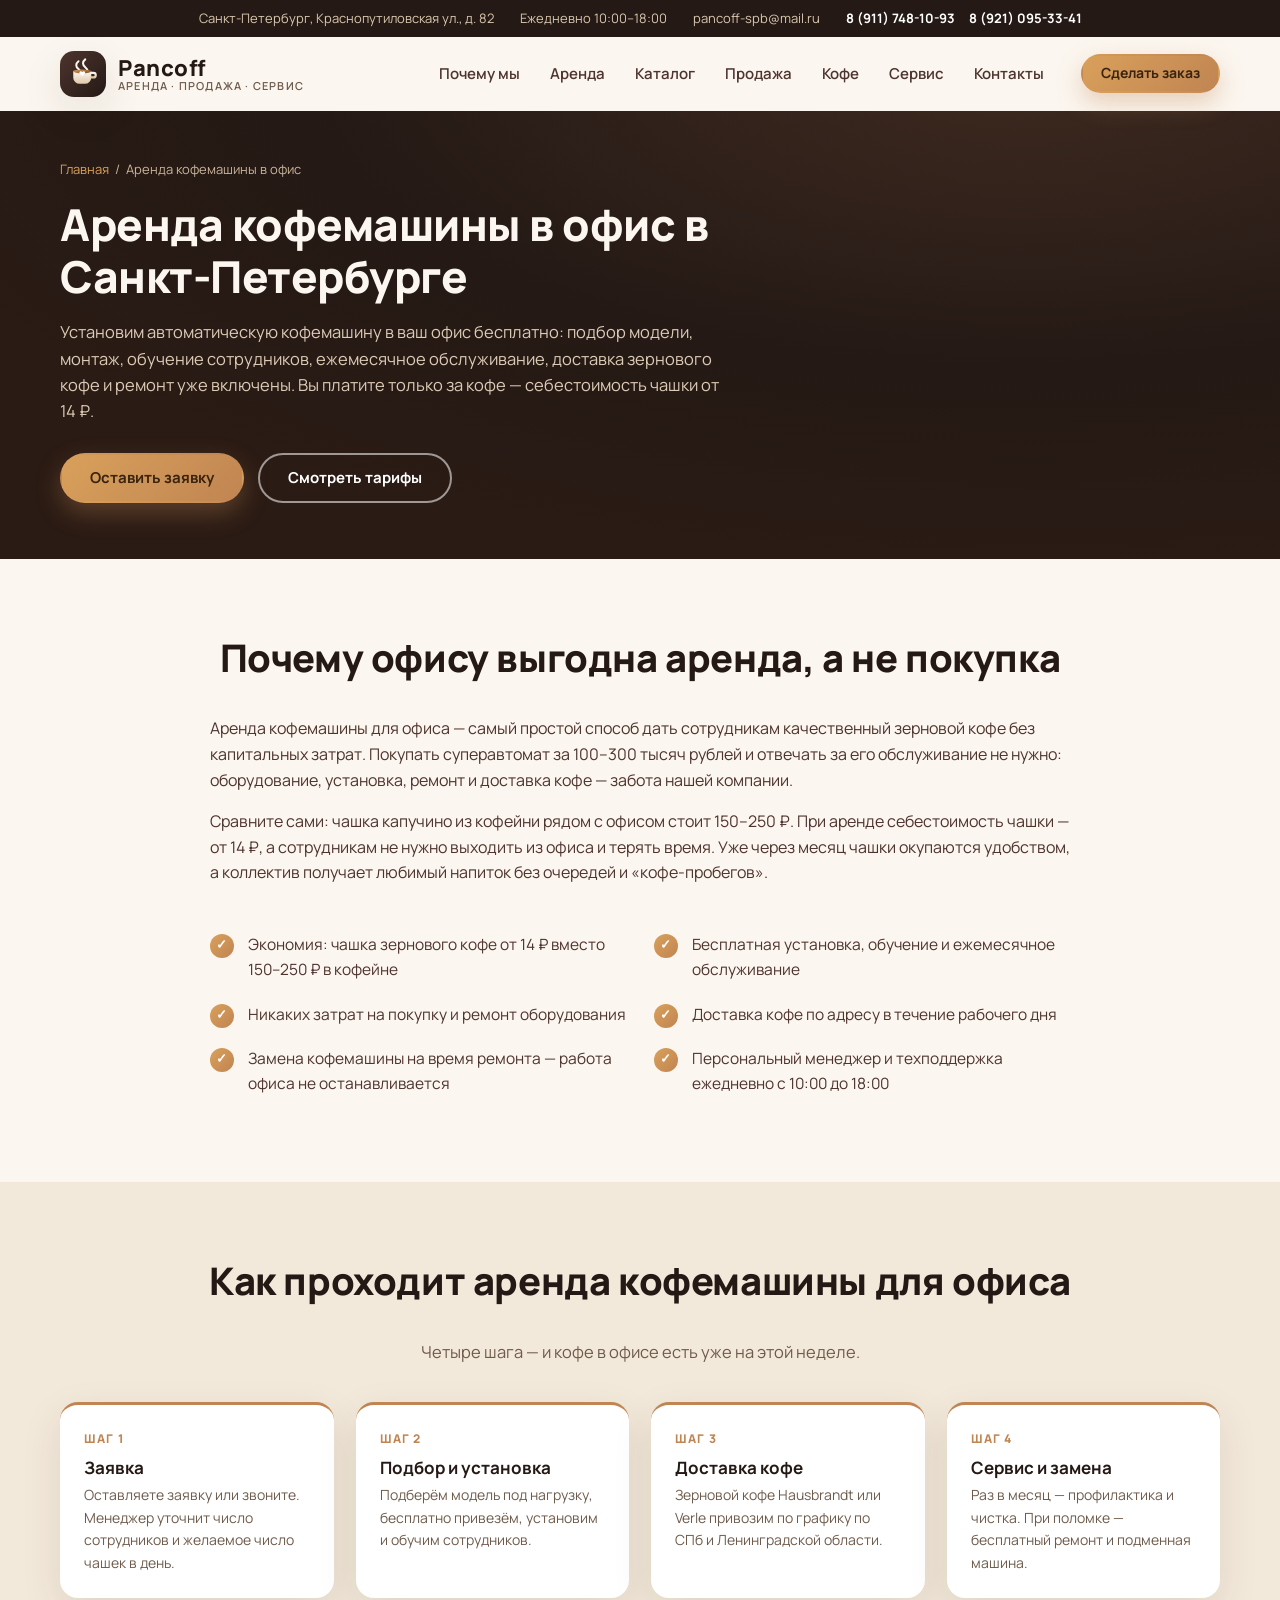
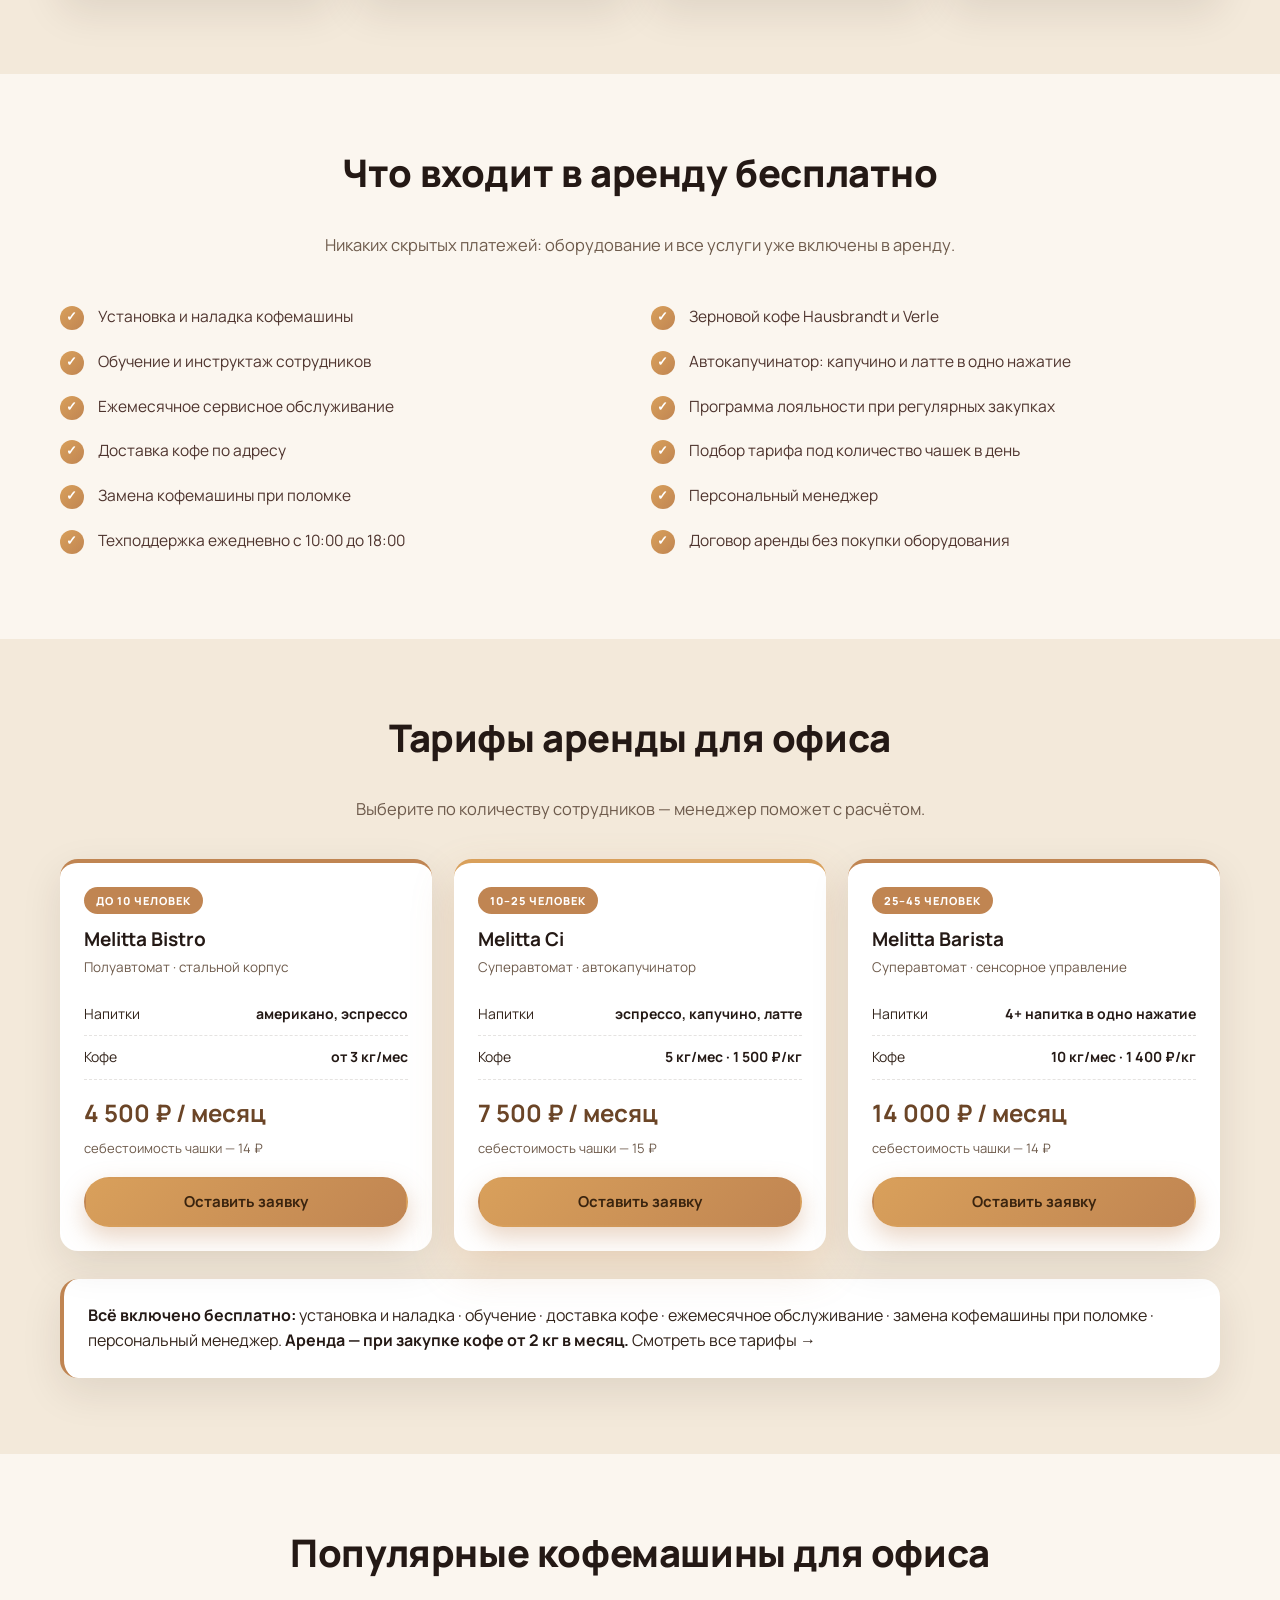
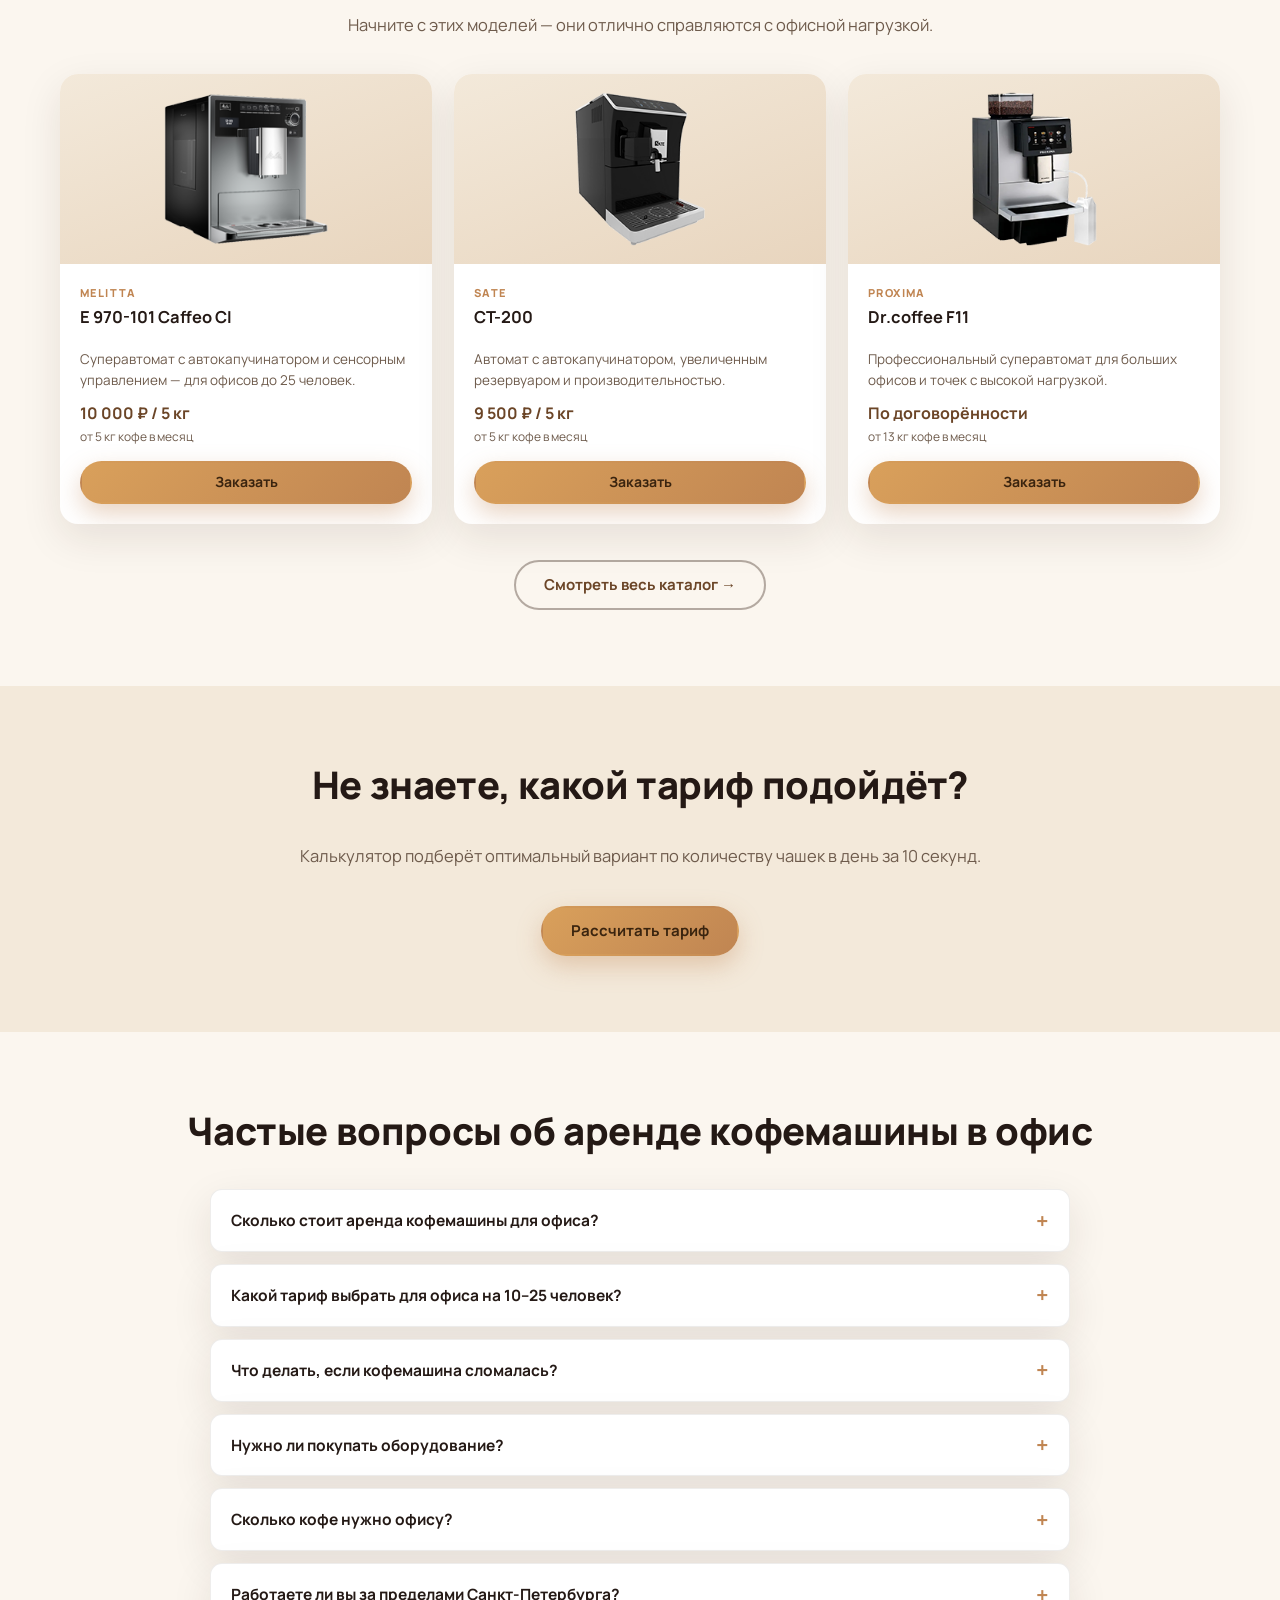
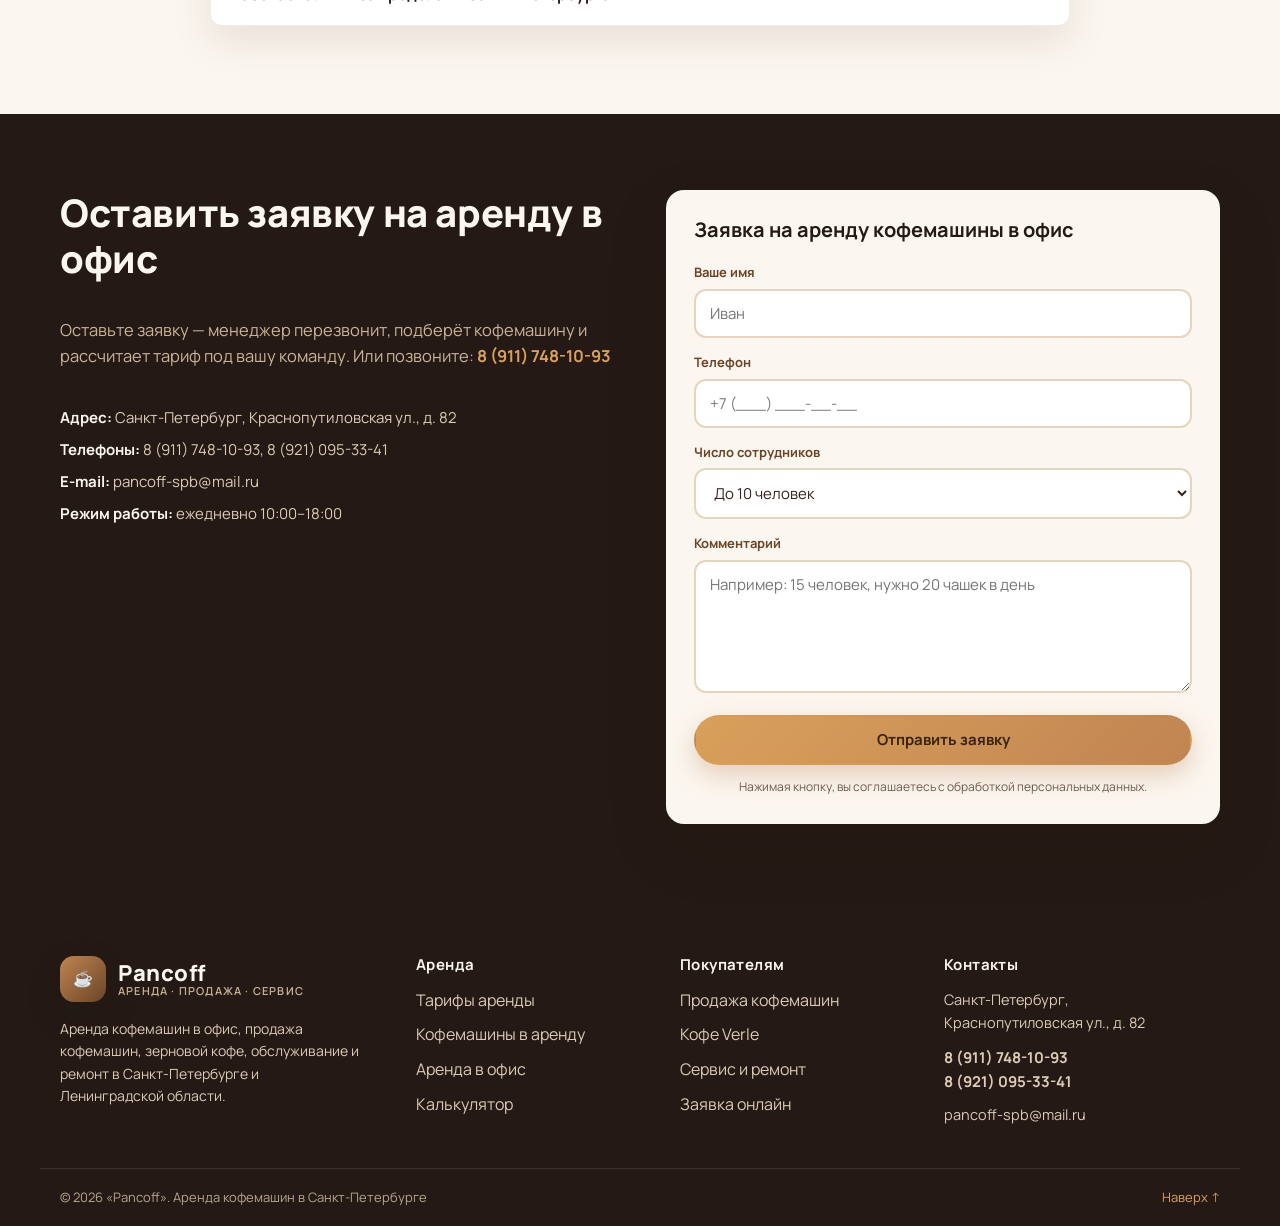
==== commit 4db2bff7: "Fix encoding corruption in HTML (restore UTF-8), reapply tariff section + cache-bust v=3" ====
--- a/arenda-v-ofis/index.html
+++ b/arenda-v-ofis/index.html
@@ -1,36 +1,36 @@
-﻿<!DOCTYPE html>
+<!DOCTYPE html>
 <html lang="ru">
 <head>
   <meta charset="UTF-8">
   <meta name="viewport" content="width=device-width, initial-scale=1.0">
   <meta name="referrer" content="strict-origin-when-cross-origin">
   <meta http-equiv="Content-Security-Policy" content="default-src 'self'; script-src 'self'; style-src 'self'; img-src 'self' data:; font-src 'self'; connect-src 'none'; object-src 'none'; base-uri 'self'; form-action 'self' mailto:">
-  <title>РђСЂРµРЅРґР° РєРѕС„РµРјР°С€РёРЅС‹ РІ РѕС„РёСЃ РІ РЎР°РЅРєС‚-РџРµС‚РµСЂР±СѓСЂРіРµ вЂ” Р±РµСЃРїР»Р°С‚РЅРѕ РѕС‚ 14 в‚Ѕ Р·Р° С‡Р°С€РєСѓ | Pancoff</title>
-  <meta name="description" content="РђСЂРµРЅРґР° РєРѕС„РµРјР°С€РёРЅС‹ РІ РѕС„РёСЃ РІ РЎРџР± Рё Р›РµРЅ. РѕР±Р»Р°СЃС‚Рё: Р±РµСЃРїР»Р°С‚РЅР°СЏ СѓСЃС‚Р°РЅРѕРІРєР°, РµР¶РµРјРµСЃСЏС‡РЅРѕРµ РѕР±СЃР»СѓР¶РёРІР°РЅРёРµ, СЂРµРјРѕРЅС‚ Рё РґРѕСЃС‚Р°РІРєР° РєРѕС„Рµ Hausbrandt Рё Verle. РћС‚ 14 в‚Ѕ Р·Р° С‡Р°С€РєСѓ. Р—РІРѕРЅРёС‚Рµ: 8 (911) 748-10-93.">
-  <meta name="keywords" content="Р°СЂРµРЅРґР° РєРѕС„РµРјР°С€РёРЅС‹ РІ РѕС„РёСЃ, РєРѕС„РµРјР°С€РёРЅР° РІ РѕС„РёСЃ СЃРїР±, Р°СЂРµРЅРґР° РєРѕС„РµРјР°С€РёРЅС‹ РґР»СЏ РѕС„РёСЃР°, РєРѕС„Рµ РІ РѕС„РёСЃ, Р°СЂРµРЅРґР° РєРѕС„РµРјР°С€РёРЅС‹ СЃР°РЅРєС‚-РїРµС‚РµСЂР±СѓСЂРі">
+  <title>Аренда кофемашины в офис в Санкт-Петербурге — бесплатно от 14 ₽ за чашку | Pancoff</title>
+  <meta name="description" content="Аренда кофемашины в офис в СПб и Лен. области: бесплатная установка, ежемесячное обслуживание, ремонт и доставка кофе Hausbrandt и Verle. От 14 ₽ за чашку. Звоните: 8 (911) 748-10-93.">
+  <meta name="keywords" content="аренда кофемашины в офис, кофемашина в офис спб, аренда кофемашины для офиса, кофе в офис, аренда кофемашины санкт-петербург">
   <link rel="canonical" href="https://mirtipl.github.io/pancoff-site/arenda-v-ofis/">
   <meta property="og:type" content="website">
   <meta property="og:locale" content="ru_RU">
-  <meta property="og:title" content="РђСЂРµРЅРґР° РєРѕС„РµРјР°С€РёРЅС‹ РІ РѕС„РёСЃ РІ РЎР°РЅРєС‚-РџРµС‚РµСЂР±СѓСЂРіРµ вЂ” Р±РµСЃРїР»Р°С‚РЅРѕ РѕС‚ 14 в‚Ѕ Р·Р° С‡Р°С€РєСѓ">
-  <meta property="og:description" content="Р‘РµСЃРїР»Р°С‚РЅР°СЏ СѓСЃС‚Р°РЅРѕРІРєР°, РѕР±СЃР»СѓР¶РёРІР°РЅРёРµ, СЂРµРјРѕРЅС‚ Рё РґРѕСЃС‚Р°РІРєР° РєРѕС„Рµ. РћС‚ 14 в‚Ѕ Р·Р° С‡Р°С€РєСѓ. РЎР°РЅРєС‚-РџРµС‚РµСЂР±СѓСЂРі Рё Р›РµРЅ. РѕР±Р»Р°СЃС‚СЊ.">
+  <meta property="og:title" content="Аренда кофемашины в офис в Санкт-Петербурге — бесплатно от 14 ₽ за чашку">
+  <meta property="og:description" content="Бесплатная установка, обслуживание, ремонт и доставка кофе. От 14 ₽ за чашку. Санкт-Петербург и Лен. область.">
   <meta property="og:url" content="https://mirtipl.github.io/pancoff-site/arenda-v-ofis/">
   <meta property="og:image" content="https://mirtipl.github.io/pancoff-site/images/rent/melitta-970-101.png">
-  <link rel="icon" href="data:image/svg+xml,<svg xmlns='http://www.w3.org/2000/svg' viewBox='0 0 100 100'><text y='.9em' font-size='90'>в•</text></svg>">
+  <link rel="icon" href="data:image/svg+xml,<svg xmlns='http://www.w3.org/2000/svg' viewBox='0 0 100 100'><text y='.9em' font-size='90'>☕</text></svg>">
   <link rel="stylesheet" href="../css/style.css?v=3">
   <script type="application/ld+json">
   {
     "@context": "https://schema.org",
     "@type": "LocalBusiness",
     "name": "Pancoff",
-    "description": "РђСЂРµРЅРґР° РєРѕС„РµРјР°С€РёРЅС‹ РІ РѕС„РёСЃ, РїСЂРѕРґР°Р¶Р° РєРѕС„РµРјР°С€РёРЅ, Р·РµСЂРЅРѕРІРѕР№ РєРѕС„Рµ, РѕР±СЃР»СѓР¶РёРІР°РЅРёРµ Рё СЂРµРјРѕРЅС‚ РІ РЎР°РЅРєС‚-РџРµС‚РµСЂР±СѓСЂРіРµ Рё Р›РµРЅРёРЅРіСЂР°РґСЃРєРѕР№ РѕР±Р»Р°СЃС‚Рё.",
+    "description": "Аренда кофемашины в офис, продажа кофемашин, зерновой кофе, обслуживание и ремонт в Санкт-Петербурге и Ленинградской области.",
     "url": "https://mirtipl.github.io/pancoff-site/arenda-v-ofis/",
     "telephone": ["+79117481093", "+79210953341"],
     "email": "pancoff-spb@mail.ru",
     "image": "https://mirtipl.github.io/pancoff-site/images/rent/melitta-970-101.png",
     "address": {
       "@type": "PostalAddress",
-      "streetAddress": "РљСЂР°СЃРЅРѕРїСѓС‚РёР»РѕРІСЃРєР°СЏ СѓР»., Рґ. 82",
-      "addressLocality": "РЎР°РЅРєС‚-РџРµС‚РµСЂР±СѓСЂРі",
+      "streetAddress": "Краснопутиловская ул., д. 82",
+      "addressLocality": "Санкт-Петербург",
       "addressCountry": "RU"
     },
     "openingHours": "Mo-Su 10:00-18:00"
@@ -43,33 +43,33 @@
     "mainEntity": [
       {
         "@type": "Question",
-        "name": "РЎРєРѕР»СЊРєРѕ СЃС‚РѕРёС‚ Р°СЂРµРЅРґР° РєРѕС„РµРјР°С€РёРЅС‹ РґР»СЏ РѕС„РёСЃР°?",
-        "acceptedAnswer": { "@type": "Answer", "text": "РљРѕС„РµРјР°С€РёРЅР° РїСЂРµРґРѕСЃС‚Р°РІР»СЏРµС‚СЃСЏ Р±РµСЃРїР»Р°С‚РЅРѕ РїСЂРё Р·Р°РєСѓРїРєРµ РєРѕС„Рµ РѕС‚ 2 РєРі РІ РјРµСЃСЏС†. Р’С‹ РїР»Р°С‚РёС‚Рµ С‚РѕР»СЊРєРѕ Р·Р° Р·РµСЂРЅРѕРІРѕР№ РєРѕС„Рµ вЂ” СЃРµР±РµСЃС‚РѕРёРјРѕСЃС‚СЊ С‡Р°С€РєРё РѕС‚ 14 в‚Ѕ. РЈСЃС‚Р°РЅРѕРІРєР°, РѕР±СЃР»СѓР¶РёРІР°РЅРёРµ Рё СЂРµРјРѕРЅС‚ СѓР¶Рµ РІРєР»СЋС‡РµРЅС‹." }
+        "name": "Сколько стоит аренда кофемашины для офиса?",
+        "acceptedAnswer": { "@type": "Answer", "text": "Кофемашина предоставляется бесплатно при закупке кофе от 2 кг в месяц. Вы платите только за зерновой кофе — себестоимость чашки от 14 ₽. Установка, обслуживание и ремонт уже включены." }
       },
       {
         "@type": "Question",
-        "name": "РљР°РєРѕР№ С‚Р°СЂРёС„ РІС‹Р±СЂР°С‚СЊ РґР»СЏ РѕС„РёСЃР° РЅР° 10вЂ“25 С‡РµР»РѕРІРµРє?",
-        "acceptedAnswer": { "@type": "Answer", "text": "Р”Р»СЏ РѕС„РёСЃР° РЅР° 10вЂ“25 С‡РµР»РѕРІРµРє РѕРїС‚РёРјР°Р»РµРЅ С‚Р°СЂРёС„ В«Р”Р»СЏ РѕС„РёСЃР°В» СЃ СЃСѓРїРµСЂР°РІС‚РѕРјР°С‚РѕРј Melitta Ci Рё Р°РІС‚РѕРєР°РїСѓС‡РёРЅР°С‚РѕСЂРѕРј: СЌСЃРїСЂРµСЃСЃРѕ, РєР°РїСѓС‡РёРЅРѕ Рё Р»Р°С‚С‚Рµ РіРѕС‚РѕРІСЏС‚СЃСЏ РІ РѕРґРЅРѕ РЅР°Р¶Р°С‚РёРµ. РЎС‚РѕРёРјРѕСЃС‚СЊ вЂ” 7 500 в‚Ѕ РІ РјРµСЃСЏС† РїСЂРё Р·Р°РєСѓРїРєРµ 5 РєРі РєРѕС„Рµ." }
+        "name": "Какой тариф выбрать для офиса на 10–25 человек?",
+        "acceptedAnswer": { "@type": "Answer", "text": "Для офиса на 10–25 человек оптимален тариф «Для офиса» с суперавтоматом Melitta Ci и автокапучинатором: эспрессо, капучино и латте готовятся в одно нажатие. Стоимость — 7 500 ₽ в месяц при закупке 5 кг кофе." }
       },
       {
         "@type": "Question",
-        "name": "Р§С‚Рѕ РґРµР»Р°С‚СЊ, РµСЃР»Рё РєРѕС„РµРјР°С€РёРЅР° СЃР»РѕРјР°Р»Р°СЃСЊ?",
-        "acceptedAnswer": { "@type": "Answer", "text": "РџСЂРё РїРѕР»РѕРјРєРµ РјС‹ Р±РµСЃРїР»Р°С‚РЅРѕ СЂРµРјРѕРЅС‚РёСЂСѓРµРј РєРѕС„РµРјР°С€РёРЅСѓ (РїСЂРё СЂРµРіСѓР»СЏСЂРЅРѕР№ Р·Р°РєСѓРїРєРµ РєРѕС„Рµ) Рё РЅР° РІСЂРµРјСЏ СЂРµРјРѕРЅС‚Р° РїСЂРµРґРѕСЃС‚Р°РІР»СЏРµРј РїРѕРґРјРµРЅРЅСѓСЋ РјР°С€РёРЅСѓ, С‡С‚РѕР±С‹ СЂР°Р±РѕС‚Р° РѕС„РёСЃР° РЅРµ РѕСЃС‚Р°РЅР°РІР»РёРІР°Р»Р°СЃСЊ." }
+        "name": "Что делать, если кофемашина сломалась?",
+        "acceptedAnswer": { "@type": "Answer", "text": "При поломке мы бесплатно ремонтируем кофемашину (при регулярной закупке кофе) и на время ремонта предоставляем подменную машину, чтобы работа офиса не останавливалась." }
       },
       {
         "@type": "Question",
-        "name": "РќСѓР¶РЅРѕ Р»Рё РїРѕРєСѓРїР°С‚СЊ РѕР±РѕСЂСѓРґРѕРІР°РЅРёРµ?",
-        "acceptedAnswer": { "@type": "Answer", "text": "РќРµС‚. РћР±РѕСЂСѓРґРѕРІР°РЅРёРµ РїСЂРµРґРѕСЃС‚Р°РІР»СЏРµС‚СЃСЏ РІ Р°СЂРµРЅРґСѓ Р±РµСЃРїР»Р°С‚РЅРѕ РїСЂРё Р·Р°РєСѓРїРєРµ РєРѕС„Рµ РѕС‚ 2 РєРі РІ РјРµСЃСЏС†. Р—Р°РєР»СЋС‡Р°РµС‚СЃСЏ РґРѕРіРѕРІРѕСЂ Р°СЂРµРЅРґС‹, РЅРёРєР°РєРёС… Р·Р°С‚СЂР°С‚ РЅР° РїРѕРєСѓРїРєСѓ С‚РµС…РЅРёРєРё РЅРµС‚." }
+        "name": "Нужно ли покупать оборудование?",
+        "acceptedAnswer": { "@type": "Answer", "text": "Нет. Оборудование предоставляется в аренду бесплатно при закупке кофе от 2 кг в месяц. Заключается договор аренды, никаких затрат на покупку техники нет." }
       },
       {
         "@type": "Question",
-        "name": "РЎРєРѕР»СЊРєРѕ РєРѕС„Рµ РЅСѓР¶РЅРѕ РѕС„РёСЃСѓ?",
-        "acceptedAnswer": { "@type": "Answer", "text": "РР· 3 РєРі Р·РµСЂРЅРѕРІРѕРіРѕ РєРѕС„Рµ РїРѕР»СѓС‡Р°РµС‚СЃСЏ РѕРєРѕР»Рѕ 300 С‡Р°С€РµРє. Р”Р»СЏ РѕС„РёСЃР° РЅР° 10вЂ“15 С‡РµР»РѕРІРµРє РѕР±С‹С‡РЅРѕ С…РІР°С‚Р°РµС‚ 3вЂ“5 РєРі РІ РјРµСЃСЏС† вЂ” С‚РѕС‡РЅСѓСЋ РЅРѕСЂРјСѓ РїРѕРјРѕР¶РµС‚ СЂР°СЃСЃС‡РёС‚Р°С‚СЊ РјРµРЅРµРґР¶РµСЂ." }
+        "name": "Сколько кофе нужно офису?",
+        "acceptedAnswer": { "@type": "Answer", "text": "Из 3 кг зернового кофе получается около 300 чашек. Для офиса на 10–15 человек обычно хватает 3–5 кг в месяц — точную норму поможет рассчитать менеджер." }
       },
       {
         "@type": "Question",
-        "name": "Р Р°Р±РѕС‚Р°РµС‚Рµ Р»Рё РІС‹ Р·Р° РїСЂРµРґРµР»Р°РјРё РЎР°РЅРєС‚-РџРµС‚РµСЂР±СѓСЂРіР°?",
-        "acceptedAnswer": { "@type": "Answer", "text": "Р”Р°, РјС‹ РґРѕСЃС‚Р°РІР»СЏРµРј РєРѕС„Рµ Рё РѕР±СЃР»СѓР¶РёРІР°РµРј РєРѕС„РµРјР°С€РёРЅС‹ РїРѕ РЎР°РЅРєС‚-РџРµС‚РµСЂР±СѓСЂРіСѓ Рё РІСЃРµР№ Р›РµРЅРёРЅРіСЂР°РґСЃРєРѕР№ РѕР±Р»Р°СЃС‚Рё." }
+        "name": "Работаете ли вы за пределами Санкт-Петербурга?",
+        "acceptedAnswer": { "@type": "Answer", "text": "Да, мы доставляем кофе и обслуживаем кофемашины по Санкт-Петербургу и всей Ленинградской области." }
       }
     ]
   }
@@ -80,8 +80,8 @@
   <!-- ====== TOP BAR ====== -->
   <div class="topbar">
     <div class="container topbar__inner">
-      <span class="topbar__item">РЎР°РЅРєС‚-РџРµС‚РµСЂР±СѓСЂРі, РљСЂР°СЃРЅРѕРїСѓС‚РёР»РѕРІСЃРєР°СЏ СѓР»., Рґ. 82</span>
-      <span class="topbar__item topbar__hours">Р•Р¶РµРґРЅРµРІРЅРѕ 10:00вЂ“18:00</span>
+      <span class="topbar__item">Санкт-Петербург, Краснопутиловская ул., д. 82</span>
+      <span class="topbar__item topbar__hours">Ежедневно 10:00–18:00</span>
       <span class="topbar__item topbar__mail">
         <a href="mailto:pancoff-spb@mail.ru">pancoff-spb@mail.ru</a>
       </span>
@@ -95,7 +95,7 @@
   <!-- ====== HEADER ====== -->
   <header class="header" id="header">
     <div class="container header__inner">
-      <a class="logo" href="../index.html" aria-label="Pancoff вЂ” РЅР° РіР»Р°РІРЅСѓСЋ">
+      <a class="logo" href="../index.html" aria-label="Pancoff — на главную">
         <span class="logo__cup" aria-hidden="true">
           <svg viewBox="0 0 48 48" width="36" height="36" fill="none">
             <defs>
@@ -118,31 +118,31 @@
             <path class="logo-heart" d="M23 21.4c-.7-1-2-1.5-3-.8-1 .7-1 2.2-.2 3l3.2 3 3.2-3c.8-.8.8-2.3-.2-3-1-.7-2.3-.2-3 .8z" fill="#fff"/>
           </svg>
         </span>
-        <span class="logo__text">Pancoff<small>Р°СЂРµРЅРґР° В· РїСЂРѕРґР°Р¶Р° В· СЃРµСЂРІРёСЃ</small></span>
+        <span class="logo__text">Pancoff<small>аренда · продажа · сервис</small></span>
       </a>
 
-      <nav class="nav" id="nav" aria-label="РћСЃРЅРѕРІРЅРѕРµ РјРµРЅСЋ">
-        <a href="../index.html#advantages" class="nav__link">РџРѕС‡РµРјСѓ РјС‹</a>
-        <a href="../index.html#packages" class="nav__link">РђСЂРµРЅРґР°</a>
-        <a href="../index.html#catalog" class="nav__link">РљР°С‚Р°Р»РѕРі</a>
-        <a href="../prodazha/" class="nav__link">РџСЂРѕРґР°Р¶Р°</a>
-        <a href="../coffee/" class="nav__link">РљРѕС„Рµ</a>
-        <a href="../remont/" class="nav__link">РЎРµСЂРІРёСЃ</a>
-        <a href="../index.html#contacts" class="nav__link">РљРѕРЅС‚Р°РєС‚С‹</a>
+      <nav class="nav" id="nav" aria-label="Основное меню">
+        <a href="../index.html#advantages" class="nav__link">Почему мы</a>
+        <a href="../index.html#packages" class="nav__link">Аренда</a>
+        <a href="../index.html#catalog" class="nav__link">Каталог</a>
+        <a href="../prodazha/" class="nav__link">Продажа</a>
+        <a href="../coffee/" class="nav__link">Кофе</a>
+        <a href="../remont/" class="nav__link">Сервис</a>
+        <a href="../index.html#contacts" class="nav__link">Контакты</a>
         <div class="nav__extra">
           <div class="nav__phones">
             <a href="tel:+79117481093">8 (911) 748-10-93</a>
             <a href="tel:+79210953341">8 (921) 095-33-41</a>
           </div>
-          <p class="nav__meta">РЎР°РЅРєС‚-РџРµС‚РµСЂР±СѓСЂРі, РљСЂР°СЃРЅРѕРїСѓС‚РёР»РѕРІСЃРєР°СЏ СѓР»., Рґ. 82 В· РµР¶РµРґРЅРµРІРЅРѕ 10:00вЂ“18:00 В· pancoff-spb@mail.ru</p>
-          <a href="#order" data-order data-tpl="office" class="btn btn--accent nav__cta">РЎРґРµР»Р°С‚СЊ Р·Р°РєР°Р·</a>
+          <p class="nav__meta">Санкт-Петербург, Краснопутиловская ул., д. 82 · ежедневно 10:00–18:00 · pancoff-spb@mail.ru</p>
+          <a href="#order" data-order data-tpl="office" class="btn btn--accent nav__cta">Сделать заказ</a>
         </div>
       </nav>
       <div class="nav-backdrop" id="navBackdrop" aria-hidden="true"></div>
 
       <div class="header__actions">
-        <a href="#order" data-order data-tpl="office" class="btn btn--accent btn--sm header__cta">РЎРґРµР»Р°С‚СЊ Р·Р°РєР°Р·</a>
-        <button class="burger" id="burger" aria-label="РћС‚РєСЂС‹С‚СЊ РјРµРЅСЋ" aria-expanded="false">
+        <a href="#order" data-order data-tpl="office" class="btn btn--accent btn--sm header__cta">Сделать заказ</a>
+        <button class="burger" id="burger" aria-label="Открыть меню" aria-expanded="false">
           <span></span><span></span><span></span>
         </button>
       </div>
@@ -154,20 +154,20 @@
     <!-- ====== PAGE HEAD ====== -->
     <section class="pagehead">
       <div class="container">
-        <nav class="breadcrumb" aria-label="РҐР»РµР±РЅС‹Рµ РєСЂРѕС€РєРё">
-          <a href="../index.html">Р“Р»Р°РІРЅР°СЏ</a>
+        <nav class="breadcrumb" aria-label="Хлебные крошки">
+          <a href="../index.html">Главная</a>
           <span>/</span>
-          <span>РђСЂРµРЅРґР° РєРѕС„РµРјР°С€РёРЅС‹ РІ РѕС„РёСЃ</span>
+          <span>Аренда кофемашины в офис</span>
         </nav>
-        <h1 class="pagehead__title">РђСЂРµРЅРґР° РєРѕС„РµРјР°С€РёРЅС‹ РІ РѕС„РёСЃ РІ РЎР°РЅРєС‚-РџРµС‚РµСЂР±СѓСЂРіРµ</h1>
+        <h1 class="pagehead__title">Аренда кофемашины в офис в Санкт-Петербурге</h1>
         <p class="pagehead__sub">
-          РЈСЃС‚Р°РЅРѕРІРёРј Р°РІС‚РѕРјР°С‚РёС‡РµСЃРєСѓСЋ РєРѕС„РµРјР°С€РёРЅСѓ РІ РІР°С€ РѕС„РёСЃ Р±РµСЃРїР»Р°С‚РЅРѕ: РїРѕРґР±РѕСЂ РјРѕРґРµР»Рё, РјРѕРЅС‚Р°Р¶, РѕР±СѓС‡РµРЅРёРµ СЃРѕС‚СЂСѓРґРЅРёРєРѕРІ,
-          РµР¶РµРјРµСЃСЏС‡РЅРѕРµ РѕР±СЃР»СѓР¶РёРІР°РЅРёРµ, РґРѕСЃС‚Р°РІРєР° Р·РµСЂРЅРѕРІРѕРіРѕ РєРѕС„Рµ Рё СЂРµРјРѕРЅС‚ СѓР¶Рµ РІРєР»СЋС‡РµРЅС‹. Р’С‹ РїР»Р°С‚РёС‚Рµ С‚РѕР»СЊРєРѕ Р·Р° РєРѕС„Рµ вЂ”
-          СЃРµР±РµСЃС‚РѕРёРјРѕСЃС‚СЊ С‡Р°С€РєРё РѕС‚ 14 в‚Ѕ.
+          Установим автоматическую кофемашину в ваш офис бесплатно: подбор модели, монтаж, обучение сотрудников,
+          ежемесячное обслуживание, доставка зернового кофе и ремонт уже включены. Вы платите только за кофе —
+          себестоимость чашки от 14 ₽.
         </p>
         <div class="hero__actions pagehead__actions">
-          <a href="#order" data-order data-tpl="office" class="btn btn--accent">РћСЃС‚Р°РІРёС‚СЊ Р·Р°СЏРІРєСѓ</a>
-          <a href="#tarifs" class="btn btn--ghost">РЎРјРѕС‚СЂРµС‚СЊ С‚Р°СЂРёС„С‹</a>
+          <a href="#order" data-order data-tpl="office" class="btn btn--accent">Оставить заявку</a>
+          <a href="#tarifs" class="btn btn--ghost">Смотреть тарифы</a>
         </div>
       </div>
     </section>
@@ -175,26 +175,26 @@
     <!-- ====== BENEFITS ====== -->
     <section class="section">
       <div class="container">
-        <h2 class="section__title">РџРѕС‡РµРјСѓ РѕС„РёСЃСѓ РІС‹РіРѕРґРЅР° Р°СЂРµРЅРґР°, Р° РЅРµ РїРѕРєСѓРїРєР°</h2>
+        <h2 class="section__title">Почему офису выгодна аренда, а не покупка</h2>
         <div class="prose">
           <p>
-            РђСЂРµРЅРґР° РєРѕС„РµРјР°С€РёРЅС‹ РґР»СЏ РѕС„РёСЃР° вЂ” СЃР°РјС‹Р№ РїСЂРѕСЃС‚РѕР№ СЃРїРѕСЃРѕР± РґР°С‚СЊ СЃРѕС‚СЂСѓРґРЅРёРєР°Рј РєР°С‡РµСЃС‚РІРµРЅРЅС‹Р№ Р·РµСЂРЅРѕРІРѕР№ РєРѕС„Рµ
-            Р±РµР· РєР°РїРёС‚Р°Р»СЊРЅС‹С… Р·Р°С‚СЂР°С‚. РџРѕРєСѓРїР°С‚СЊ СЃСѓРїРµСЂР°РІС‚РѕРјР°С‚ Р·Р° 100вЂ“300 С‚С‹СЃСЏС‡ СЂСѓР±Р»РµР№ Рё РѕС‚РІРµС‡Р°С‚СЊ Р·Р° РµРіРѕ РѕР±СЃР»СѓР¶РёРІР°РЅРёРµ
-            РЅРµ РЅСѓР¶РЅРѕ: РѕР±РѕСЂСѓРґРѕРІР°РЅРёРµ, СѓСЃС‚Р°РЅРѕРІРєР°, СЂРµРјРѕРЅС‚ Рё РґРѕСЃС‚Р°РІРєР° РєРѕС„Рµ вЂ” Р·Р°Р±РѕС‚Р° РЅР°С€РµР№ РєРѕРјРїР°РЅРёРё.
+            Аренда кофемашины для офиса — самый простой способ дать сотрудникам качественный зерновой кофе
+            без капитальных затрат. Покупать суперавтомат за 100–300 тысяч рублей и отвечать за его обслуживание
+            не нужно: оборудование, установка, ремонт и доставка кофе — забота нашей компании.
           </p>
           <p>
-            РЎСЂР°РІРЅРёС‚Рµ СЃР°РјРё: С‡Р°С€РєР° РєР°РїСѓС‡РёРЅРѕ РёР· РєРѕС„РµР№РЅРё СЂСЏРґРѕРј СЃ РѕС„РёСЃРѕРј СЃС‚РѕРёС‚ 150вЂ“250 в‚Ѕ. РџСЂРё Р°СЂРµРЅРґРµ СЃРµР±РµСЃС‚РѕРёРјРѕСЃС‚СЊ
-            С‡Р°С€РєРё вЂ” РѕС‚ 14 в‚Ѕ, Р° СЃРѕС‚СЂСѓРґРЅРёРєР°Рј РЅРµ РЅСѓР¶РЅРѕ РІС‹С…РѕРґРёС‚СЊ РёР· РѕС„РёСЃР° Рё С‚РµСЂСЏС‚СЊ РІСЂРµРјСЏ. РЈР¶Рµ С‡РµСЂРµР· РјРµСЃСЏС† С‡Р°С€РєРё
-            РѕРєСѓРїР°СЋС‚СЃСЏ СѓРґРѕР±СЃС‚РІРѕРј, Р° РєРѕР»Р»РµРєС‚РёРІ РїРѕР»СѓС‡Р°РµС‚ Р»СЋР±РёРјС‹Р№ РЅР°РїРёС‚РѕРє Р±РµР· РѕС‡РµСЂРµРґРµР№ Рё В«РєРѕС„Рµ-РїСЂРѕР±РµРіРѕРІВ».
+            Сравните сами: чашка капучино из кофейни рядом с офисом стоит 150–250 ₽. При аренде себестоимость
+            чашки — от 14 ₽, а сотрудникам не нужно выходить из офиса и терять время. Уже через месяц чашки
+            окупаются удобством, а коллектив получает любимый напиток без очередей и «кофе-пробегов».
           </p>
         </div>
         <ul class="checklist checklist--2col">
-          <li>Р­РєРѕРЅРѕРјРёСЏ: С‡Р°С€РєР° Р·РµСЂРЅРѕРІРѕРіРѕ РєРѕС„Рµ РѕС‚ 14 в‚Ѕ РІРјРµСЃС‚Рѕ 150вЂ“250 в‚Ѕ РІ РєРѕС„РµР№РЅРµ</li>
-          <li>Р‘РµСЃРїР»Р°С‚РЅР°СЏ СѓСЃС‚Р°РЅРѕРІРєР°, РѕР±СѓС‡РµРЅРёРµ Рё РµР¶РµРјРµСЃСЏС‡РЅРѕРµ РѕР±СЃР»СѓР¶РёРІР°РЅРёРµ</li>
-          <li>РќРёРєР°РєРёС… Р·Р°С‚СЂР°С‚ РЅР° РїРѕРєСѓРїРєСѓ Рё СЂРµРјРѕРЅС‚ РѕР±РѕСЂСѓРґРѕРІР°РЅРёСЏ</li>
-          <li>Р”РѕСЃС‚Р°РІРєР° РєРѕС„Рµ РїРѕ Р°РґСЂРµСЃСѓ РІ С‚РµС‡РµРЅРёРµ СЂР°Р±РѕС‡РµРіРѕ РґРЅСЏ</li>
-          <li>Р—Р°РјРµРЅР° РєРѕС„РµРјР°С€РёРЅС‹ РЅР° РІСЂРµРјСЏ СЂРµРјРѕРЅС‚Р° вЂ” СЂР°Р±РѕС‚Р° РѕС„РёСЃР° РЅРµ РѕСЃС‚Р°РЅР°РІР»РёРІР°РµС‚СЃСЏ</li>
-          <li>РџРµСЂСЃРѕРЅР°Р»СЊРЅС‹Р№ РјРµРЅРµРґР¶РµСЂ Рё С‚РµС…РїРѕРґРґРµСЂР¶РєР° РµР¶РµРґРЅРµРІРЅРѕ СЃ 10:00 РґРѕ 18:00</li>
+          <li>Экономия: чашка зернового кофе от 14 ₽ вместо 150–250 ₽ в кофейне</li>
+          <li>Бесплатная установка, обучение и ежемесячное обслуживание</li>
+          <li>Никаких затрат на покупку и ремонт оборудования</li>
+          <li>Доставка кофе по адресу в течение рабочего дня</li>
+          <li>Замена кофемашины на время ремонта — работа офиса не останавливается</li>
+          <li>Персональный менеджер и техподдержка ежедневно с 10:00 до 18:00</li>
         </ul>
       </div>
     </section>
@@ -202,28 +202,28 @@
     <!-- ====== HOW IT WORKS ====== -->
     <section class="section section--tint">
       <div class="container">
-        <h2 class="section__title">РљР°Рє РїСЂРѕС…РѕРґРёС‚ Р°СЂРµРЅРґР° РєРѕС„РµРјР°С€РёРЅС‹ РґР»СЏ РѕС„РёСЃР°</h2>
-        <p class="section__lead">Р§РµС‚С‹СЂРµ С€Р°РіР° вЂ” Рё РєРѕС„Рµ РІ РѕС„РёСЃРµ РµСЃС‚СЊ СѓР¶Рµ РЅР° СЌС‚РѕР№ РЅРµРґРµР»Рµ.</p>
+        <h2 class="section__title">Как проходит аренда кофемашины для офиса</h2>
+        <p class="section__lead">Четыре шага — и кофе в офисе есть уже на этой неделе.</p>
         <div class="steps">
           <div class="step">
-            <div class="step__num">РЁР°Рі 1</div>
-            <h3>Р—Р°СЏРІРєР°</h3>
-            <p>РћСЃС‚Р°РІР»СЏРµС‚Рµ Р·Р°СЏРІРєСѓ РёР»Рё Р·РІРѕРЅРёС‚Рµ. РњРµРЅРµРґР¶РµСЂ СѓС‚РѕС‡РЅРёС‚ С‡РёСЃР»Рѕ СЃРѕС‚СЂСѓРґРЅРёРєРѕРІ Рё Р¶РµР»Р°РµРјРѕРµ С‡РёСЃР»Рѕ С‡Р°С€РµРє РІ РґРµРЅСЊ.</p>
+            <div class="step__num">Шаг 1</div>
+            <h3>Заявка</h3>
+            <p>Оставляете заявку или звоните. Менеджер уточнит число сотрудников и желаемое число чашек в день.</p>
           </div>
           <div class="step">
-            <div class="step__num">РЁР°Рі 2</div>
-            <h3>РџРѕРґР±РѕСЂ Рё СѓСЃС‚Р°РЅРѕРІРєР°</h3>
-            <p>РџРѕРґР±РµСЂС‘Рј РјРѕРґРµР»СЊ РїРѕРґ РЅР°РіСЂСѓР·РєСѓ, Р±РµСЃРїР»Р°С‚РЅРѕ РїСЂРёРІРµР·С‘Рј, СѓСЃС‚Р°РЅРѕРІРёРј Рё РѕР±СѓС‡РёРј СЃРѕС‚СЂСѓРґРЅРёРєРѕРІ.</p>
+            <div class="step__num">Шаг 2</div>
+            <h3>Подбор и установка</h3>
+            <p>Подберём модель под нагрузку, бесплатно привезём, установим и обучим сотрудников.</p>
           </div>
           <div class="step">
-            <div class="step__num">РЁР°Рі 3</div>
-            <h3>Р”РѕСЃС‚Р°РІРєР° РєРѕС„Рµ</h3>
-            <p>Р—РµСЂРЅРѕРІРѕР№ РєРѕС„Рµ Hausbrandt РёР»Рё Verle РїСЂРёРІРѕР·РёРј РїРѕ РіСЂР°С„РёРєСѓ РїРѕ РЎРџР± Рё Р›РµРЅРёРЅРіСЂР°РґСЃРєРѕР№ РѕР±Р»Р°СЃС‚Рё.</p>
+            <div class="step__num">Шаг 3</div>
+            <h3>Доставка кофе</h3>
+            <p>Зерновой кофе Hausbrandt или Verle привозим по графику по СПб и Ленинградской области.</p>
           </div>
           <div class="step">
-            <div class="step__num">РЁР°Рі 4</div>
-            <h3>РЎРµСЂРІРёСЃ Рё Р·Р°РјРµРЅР°</h3>
-            <p>Р Р°Р· РІ РјРµСЃСЏС† вЂ” РїСЂРѕС„РёР»Р°РєС‚РёРєР° Рё С‡РёСЃС‚РєР°. РџСЂРё РїРѕР»РѕРјРєРµ вЂ” Р±РµСЃРїР»Р°С‚РЅС‹Р№ СЂРµРјРѕРЅС‚ Рё РїРѕРґРјРµРЅРЅР°СЏ РјР°С€РёРЅР°.</p>
+            <div class="step__num">Шаг 4</div>
+            <h3>Сервис и замена</h3>
+            <p>Раз в месяц — профилактика и чистка. При поломке — бесплатный ремонт и подменная машина.</p>
           </div>
         </div>
       </div>
@@ -232,24 +232,24 @@
     <!-- ====== INCLUDED ====== -->
     <section class="section">
       <div class="container">
-        <h2 class="section__title">Р§С‚Рѕ РІС…РѕРґРёС‚ РІ Р°СЂРµРЅРґСѓ Р±РµСЃРїР»Р°С‚РЅРѕ</h2>
-        <p class="section__lead">РќРёРєР°РєРёС… СЃРєСЂС‹С‚С‹С… РїР»Р°С‚РµР¶РµР№: РѕР±РѕСЂСѓРґРѕРІР°РЅРёРµ Рё РІСЃРµ СѓСЃР»СѓРіРё СѓР¶Рµ РІРєР»СЋС‡РµРЅС‹ РІ Р°СЂРµРЅРґСѓ.</p>
+        <h2 class="section__title">Что входит в аренду бесплатно</h2>
+        <p class="section__lead">Никаких скрытых платежей: оборудование и все услуги уже включены в аренду.</p>
         <div class="grid grid--2">
           <ul class="checklist">
-            <li>РЈСЃС‚Р°РЅРѕРІРєР° Рё РЅР°Р»Р°РґРєР° РєРѕС„РµРјР°С€РёРЅС‹</li>
-            <li>РћР±СѓС‡РµРЅРёРµ Рё РёРЅСЃС‚СЂСѓРєС‚Р°Р¶ СЃРѕС‚СЂСѓРґРЅРёРєРѕРІ</li>
-            <li>Р•Р¶РµРјРµСЃСЏС‡РЅРѕРµ СЃРµСЂРІРёСЃРЅРѕРµ РѕР±СЃР»СѓР¶РёРІР°РЅРёРµ</li>
-            <li>Р”РѕСЃС‚Р°РІРєР° РєРѕС„Рµ РїРѕ Р°РґСЂРµСЃСѓ</li>
-            <li>Р—Р°РјРµРЅР° РєРѕС„РµРјР°С€РёРЅС‹ РїСЂРё РїРѕР»РѕРјРєРµ</li>
-            <li>РўРµС…РїРѕРґРґРµСЂР¶РєР° РµР¶РµРґРЅРµРІРЅРѕ СЃ 10:00 РґРѕ 18:00</li>
+            <li>Установка и наладка кофемашины</li>
+            <li>Обучение и инструктаж сотрудников</li>
+            <li>Ежемесячное сервисное обслуживание</li>
+            <li>Доставка кофе по адресу</li>
+            <li>Замена кофемашины при поломке</li>
+            <li>Техподдержка ежедневно с 10:00 до 18:00</li>
           </ul>
           <ul class="checklist">
-            <li>Р—РµСЂРЅРѕРІРѕР№ РєРѕС„Рµ Hausbrandt Рё Verle</li>
-            <li>РђРІС‚РѕРєР°РїСѓС‡РёРЅР°С‚РѕСЂ: РєР°РїСѓС‡РёРЅРѕ Рё Р»Р°С‚С‚Рµ РІ РѕРґРЅРѕ РЅР°Р¶Р°С‚РёРµ</li>
-            <li>РџСЂРѕРіСЂР°РјРјР° Р»РѕСЏР»СЊРЅРѕСЃС‚Рё РїСЂРё СЂРµРіСѓР»СЏСЂРЅС‹С… Р·Р°РєСѓРїРєР°С…</li>
-            <li>РџРѕРґР±РѕСЂ С‚Р°СЂРёС„Р° РїРѕРґ РєРѕР»РёС‡РµСЃС‚РІРѕ С‡Р°С€РµРє РІ РґРµРЅСЊ</li>
-            <li>РџРµСЂСЃРѕРЅР°Р»СЊРЅС‹Р№ РјРµРЅРµРґР¶РµСЂ</li>
-            <li>Р”РѕРіРѕРІРѕСЂ Р°СЂРµРЅРґС‹ Р±РµР· РїРѕРєСѓРїРєРё РѕР±РѕСЂСѓРґРѕРІР°РЅРёСЏ</li>
+            <li>Зерновой кофе Hausbrandt и Verle</li>
+            <li>Автокапучинатор: капучино и латте в одно нажатие</li>
+            <li>Программа лояльности при регулярных закупках</li>
+            <li>Подбор тарифа под количество чашек в день</li>
+            <li>Персональный менеджер</li>
+            <li>Договор аренды без покупки оборудования</li>
           </ul>
         </div>
       </div>
@@ -258,41 +258,41 @@
     <!-- ====== TARIFFS ====== -->
     <section class="section section--tint" id="tarifs">
       <div class="container">
-        <h2 class="section__title">РўР°СЂРёС„С‹ Р°СЂРµРЅРґС‹ РґР»СЏ РѕС„РёСЃР°</h2>
-        <p class="section__lead">Р’С‹Р±РµСЂРёС‚Рµ РїРѕ РєРѕР»РёС‡РµСЃС‚РІСѓ СЃРѕС‚СЂСѓРґРЅРёРєРѕРІ вЂ” РјРµРЅРµРґР¶РµСЂ РїРѕРјРѕР¶РµС‚ СЃ СЂР°СЃС‡С‘С‚РѕРј.</p>
+        <h2 class="section__title">Тарифы аренды для офиса</h2>
+        <p class="section__lead">Выберите по количеству сотрудников — менеджер поможет с расчётом.</p>
         <div class="grid grid--3">
           <div class="package">
-            <span class="package__tag">Р”Рѕ 10 С‡РµР»РѕРІРµРє</span>
+            <span class="package__tag">До 10 человек</span>
             <h3>Melitta Bistro</h3>
-            <div class="package__machine">РџРѕР»СѓР°РІС‚РѕРјР°С‚ В· СЃС‚Р°Р»СЊРЅРѕР№ РєРѕСЂРїСѓСЃ</div>
-            <div class="package__spec"><span>РќР°РїРёС‚РєРё</span><b>Р°РјРµСЂРёРєР°РЅРѕ, СЌСЃРїСЂРµСЃСЃРѕ</b></div>
-            <div class="package__spec"><span>РљРѕС„Рµ</span><b>РѕС‚ 3 РєРі/РјРµСЃ</b></div>
-            <div class="package__price"><b>4 500 в‚Ѕ / РјРµСЃСЏС†</b><span>СЃРµР±РµСЃС‚РѕРёРјРѕСЃС‚СЊ С‡Р°С€РєРё вЂ” 14 в‚Ѕ</span></div>
-            <a class="btn btn--accent" href="#order" data-order data-tpl="package" data-subject="Р”Рѕ 10 С‡РµР»РѕРІРµРє" data-tariff="РґРѕ 10 С‡РµР»РѕРІРµРє" data-machine="Melitta Bistro" data-price="4 500 в‚Ѕ" data-coffee="РѕС‚ 3 РєРі/РјРµСЃ">РћСЃС‚Р°РІРёС‚СЊ Р·Р°СЏРІРєСѓ</a>
+            <div class="package__machine">Полуавтомат · стальной корпус</div>
+            <div class="package__spec"><span>Напитки</span><b>американо, эспрессо</b></div>
+            <div class="package__spec"><span>Кофе</span><b>от 3 кг/мес</b></div>
+            <div class="package__price"><b>4 500 ₽ / месяц</b><span>себестоимость чашки — 14 ₽</span></div>
+            <a class="btn btn--accent" href="#order" data-order data-tpl="package" data-subject="До 10 человек" data-tariff="до 10 человек" data-machine="Melitta Bistro" data-price="4 500 ₽" data-coffee="от 3 кг/мес">Оставить заявку</a>
           </div>
           <div class="package package--hot">
-            <span class="package__tag">10вЂ“25 С‡РµР»РѕРІРµРє</span>
+            <span class="package__tag">10–25 человек</span>
             <h3>Melitta Ci</h3>
-            <div class="package__machine">РЎСѓРїРµСЂР°РІС‚РѕРјР°С‚ В· Р°РІС‚РѕРєР°РїСѓС‡РёРЅР°С‚РѕСЂ</div>
-            <div class="package__spec"><span>РќР°РїРёС‚РєРё</span><b>СЌСЃРїСЂРµСЃСЃРѕ, РєР°РїСѓС‡РёРЅРѕ, Р»Р°С‚С‚Рµ</b></div>
-            <div class="package__spec"><span>РљРѕС„Рµ</span><b>5 РєРі/РјРµСЃ В· 1 500 в‚Ѕ/РєРі</b></div>
-            <div class="package__price"><b>7 500 в‚Ѕ / РјРµСЃСЏС†</b><span>СЃРµР±РµСЃС‚РѕРёРјРѕСЃС‚СЊ С‡Р°С€РєРё вЂ” 15 в‚Ѕ</span></div>
-            <a class="btn btn--accent" href="#order" data-order data-tpl="package" data-subject="10вЂ“25 С‡РµР»РѕРІРµРє" data-tariff="10вЂ“25 С‡РµР»РѕРІРµРє" data-machine="Melitta Ci" data-price="7 500 в‚Ѕ" data-coffee="5 РєРі/РјРµСЃ В· 1 500 в‚Ѕ/РєРі">РћСЃС‚Р°РІРёС‚СЊ Р·Р°СЏРІРєСѓ</a>
+            <div class="package__machine">Суперавтомат · автокапучинатор</div>
+            <div class="package__spec"><span>Напитки</span><b>эспрессо, капучино, латте</b></div>
+            <div class="package__spec"><span>Кофе</span><b>5 кг/мес · 1 500 ₽/кг</b></div>
+            <div class="package__price"><b>7 500 ₽ / месяц</b><span>себестоимость чашки — 15 ₽</span></div>
+            <a class="btn btn--accent" href="#order" data-order data-tpl="package" data-subject="10–25 человек" data-tariff="10–25 человек" data-machine="Melitta Ci" data-price="7 500 ₽" data-coffee="5 кг/мес · 1 500 ₽/кг">Оставить заявку</a>
           </div>
           <div class="package">
-            <span class="package__tag">25вЂ“45 С‡РµР»РѕРІРµРє</span>
+            <span class="package__tag">25–45 человек</span>
             <h3>Melitta Barista</h3>
-            <div class="package__machine">РЎСѓРїРµСЂР°РІС‚РѕРјР°С‚ В· СЃРµРЅСЃРѕСЂРЅРѕРµ СѓРїСЂР°РІР»РµРЅРёРµ</div>
-            <div class="package__spec"><span>РќР°РїРёС‚РєРё</span><b>4+ РЅР°РїРёС‚РєР° РІ РѕРґРЅРѕ РЅР°Р¶Р°С‚РёРµ</b></div>
-            <div class="package__spec"><span>РљРѕС„Рµ</span><b>10 РєРі/РјРµСЃ В· 1 400 в‚Ѕ/РєРі</b></div>
-            <div class="package__price"><b>14 000 в‚Ѕ / РјРµСЃСЏС†</b><span>СЃРµР±РµСЃС‚РѕРёРјРѕСЃС‚СЊ С‡Р°С€РєРё вЂ” 14 в‚Ѕ</span></div>
-            <a class="btn btn--accent" href="#order" data-order data-tpl="package" data-subject="25вЂ“45 С‡РµР»РѕРІРµРє" data-tariff="25вЂ“45 С‡РµР»РѕРІРµРє" data-machine="Melitta Barista" data-price="14 000 в‚Ѕ" data-coffee="10 РєРі/РјРµСЃ В· 1 400 в‚Ѕ/РєРі">РћСЃС‚Р°РІРёС‚СЊ Р·Р°СЏРІРєСѓ</a>
+            <div class="package__machine">Суперавтомат · сенсорное управление</div>
+            <div class="package__spec"><span>Напитки</span><b>4+ напитка в одно нажатие</b></div>
+            <div class="package__spec"><span>Кофе</span><b>10 кг/мес · 1 400 ₽/кг</b></div>
+            <div class="package__price"><b>14 000 ₽ / месяц</b><span>себестоимость чашки — 14 ₽</span></div>
+            <a class="btn btn--accent" href="#order" data-order data-tpl="package" data-subject="25–45 человек" data-tariff="25–45 человек" data-machine="Melitta Barista" data-price="14 000 ₽" data-coffee="10 кг/мес · 1 400 ₽/кг">Оставить заявку</a>
           </div>
         </div>
         <div class="panel packages__note">
-          <b>Р’СЃС‘ РІРєР»СЋС‡РµРЅРѕ Р±РµСЃРїР»Р°С‚РЅРѕ:</b> СѓСЃС‚Р°РЅРѕРІРєР° Рё РЅР°Р»Р°РґРєР° В· РѕР±СѓС‡РµРЅРёРµ В· РґРѕСЃС‚Р°РІРєР° РєРѕС„Рµ В· РµР¶РµРјРµСЃСЏС‡РЅРѕРµ РѕР±СЃР»СѓР¶РёРІР°РЅРёРµ В·
-          Р·Р°РјРµРЅР° РєРѕС„РµРјР°С€РёРЅС‹ РїСЂРё РїРѕР»РѕРјРєРµ В· РїРµСЂСЃРѕРЅР°Р»СЊРЅС‹Р№ РјРµРЅРµРґР¶РµСЂ. <b>РђСЂРµРЅРґР° вЂ” РїСЂРё Р·Р°РєСѓРїРєРµ РєРѕС„Рµ РѕС‚ 2 РєРі РІ РјРµСЃСЏС†.</b>
-          <a href="../index.html#packages">РЎРјРѕС‚СЂРµС‚СЊ РІСЃРµ С‚Р°СЂРёС„С‹ в†’</a>
+          <b>Всё включено бесплатно:</b> установка и наладка · обучение · доставка кофе · ежемесячное обслуживание ·
+          замена кофемашины при поломке · персональный менеджер. <b>Аренда — при закупке кофе от 2 кг в месяц.</b>
+          <a href="../index.html#packages">Смотреть все тарифы →</a>
         </div>
       </div>
     </section>
@@ -300,54 +300,54 @@
     <!-- ====== FEATURED MACHINES ====== -->
     <section class="section">
       <div class="container">
-        <h2 class="section__title">РџРѕРїСѓР»СЏСЂРЅС‹Рµ РєРѕС„РµРјР°С€РёРЅС‹ РґР»СЏ РѕС„РёСЃР°</h2>
-        <p class="section__lead">РќР°С‡РЅРёС‚Рµ СЃ СЌС‚РёС… РјРѕРґРµР»РµР№ вЂ” РѕРЅРё РѕС‚Р»РёС‡РЅРѕ СЃРїСЂР°РІР»СЏСЋС‚СЃСЏ СЃ РѕС„РёСЃРЅРѕР№ РЅР°РіСЂСѓР·РєРѕР№.</p>
+        <h2 class="section__title">Популярные кофемашины для офиса</h2>
+        <p class="section__lead">Начните с этих моделей — они отлично справляются с офисной нагрузкой.</p>
         <div class="catalog">
           <div class="item">
             <div class="item__img">
-              <img class="item__img-photo" src="../images/rent/melitta-970-101.png" alt="РљРѕС„РµРјР°С€РёРЅР° Melitta E 970-101 Caffeo CI РІ Р°СЂРµРЅРґСѓ РІ РѕС„РёСЃ" loading="lazy">
+              <img class="item__img-photo" src="../images/rent/melitta-970-101.png" alt="Кофемашина Melitta E 970-101 Caffeo CI в аренду в офис" loading="lazy">
             </div>
             <div class="item__body">
               <span class="item__brand">Melitta</span>
               <h3>E 970-101 Caffeo CI</h3>
-              <p class="item__desc">РЎСѓРїРµСЂР°РІС‚РѕРјР°С‚ СЃ Р°РІС‚РѕРєР°РїСѓС‡РёРЅР°С‚РѕСЂРѕРј Рё СЃРµРЅСЃРѕСЂРЅС‹Рј СѓРїСЂР°РІР»РµРЅРёРµРј вЂ” РґР»СЏ РѕС„РёСЃРѕРІ РґРѕ 25 С‡РµР»РѕРІРµРє.</p>
+              <p class="item__desc">Суперавтомат с автокапучинатором и сенсорным управлением — для офисов до 25 человек.</p>
               <div class="item__foot">
-                <div class="item__price"><b>10 000 в‚Ѕ / 5 РєРі</b><span>РѕС‚ 5 РєРі РєРѕС„Рµ РІ РјРµСЃСЏС†</span></div>
-                <a class="btn btn--accent" href="#order" data-order data-tpl="rent" data-machine="Melitta E 970-101 Caffeo CI" data-price="10 000 в‚Ѕ / 5 РєРі">Р—Р°РєР°Р·Р°С‚СЊ</a>
+                <div class="item__price"><b>10 000 ₽ / 5 кг</b><span>от 5 кг кофе в месяц</span></div>
+                <a class="btn btn--accent" href="#order" data-order data-tpl="rent" data-machine="Melitta E 970-101 Caffeo CI" data-price="10 000 ₽ / 5 кг">Заказать</a>
               </div>
             </div>
           </div>
           <div class="item">
             <div class="item__img">
-              <img class="item__img-photo" src="../images/rent/sate-ct-200.png" alt="РљРѕС„РµРјР°С€РёРЅР° Sate CT-200 РІ Р°СЂРµРЅРґСѓ РІ РѕС„РёСЃ" loading="lazy">
+              <img class="item__img-photo" src="../images/rent/sate-ct-200.png" alt="Кофемашина Sate CT-200 в аренду в офис" loading="lazy">
             </div>
             <div class="item__body">
               <span class="item__brand">Sate</span>
               <h3>CT-200</h3>
-              <p class="item__desc">РђРІС‚РѕРјР°С‚ СЃ Р°РІС‚РѕРєР°РїСѓС‡РёРЅР°С‚РѕСЂРѕРј, СѓРІРµР»РёС‡РµРЅРЅС‹Рј СЂРµР·РµСЂРІСѓР°СЂРѕРј Рё РїСЂРѕРёР·РІРѕРґРёС‚РµР»СЊРЅРѕСЃС‚СЊСЋ.</p>
+              <p class="item__desc">Автомат с автокапучинатором, увеличенным резервуаром и производительностью.</p>
               <div class="item__foot">
-                <div class="item__price"><b>9 500 в‚Ѕ / 5 РєРі</b><span>РѕС‚ 5 РєРі РєРѕС„Рµ РІ РјРµСЃСЏС†</span></div>
-                <a class="btn btn--accent" href="#order" data-order data-tpl="rent" data-machine="Sate CT-200" data-price="9 500 в‚Ѕ / 5 РєРі">Р—Р°РєР°Р·Р°С‚СЊ</a>
+                <div class="item__price"><b>9 500 ₽ / 5 кг</b><span>от 5 кг кофе в месяц</span></div>
+                <a class="btn btn--accent" href="#order" data-order data-tpl="rent" data-machine="Sate CT-200" data-price="9 500 ₽ / 5 кг">Заказать</a>
               </div>
             </div>
           </div>
           <div class="item">
             <div class="item__img">
-              <img class="item__img-photo" src="../images/rent/proxima-f11.png" alt="РљРѕС„РµРјР°С€РёРЅР° Proxima Dr.coffee F11 РІ Р°СЂРµРЅРґСѓ РІ РѕС„РёСЃ" loading="lazy">
+              <img class="item__img-photo" src="../images/rent/proxima-f11.png" alt="Кофемашина Proxima Dr.coffee F11 в аренду в офис" loading="lazy">
             </div>
             <div class="item__body">
               <span class="item__brand">Proxima</span>
               <h3>Dr.coffee F11</h3>
-              <p class="item__desc">РџСЂРѕС„РµСЃСЃРёРѕРЅР°Р»СЊРЅС‹Р№ СЃСѓРїРµСЂР°РІС‚РѕРјР°С‚ РґР»СЏ Р±РѕР»СЊС€РёС… РѕС„РёСЃРѕРІ Рё С‚РѕС‡РµРє СЃ РІС‹СЃРѕРєРѕР№ РЅР°РіСЂСѓР·РєРѕР№.</p>
+              <p class="item__desc">Профессиональный суперавтомат для больших офисов и точек с высокой нагрузкой.</p>
               <div class="item__foot">
-                <div class="item__price"><b>РџРѕ РґРѕРіРѕРІРѕСЂС‘РЅРЅРѕСЃС‚Рё</b><span>РѕС‚ 13 РєРі РєРѕС„Рµ РІ РјРµСЃСЏС†</span></div>
-                <a class="btn btn--accent" href="#order" data-order data-tpl="rent" data-machine="Proxima Dr.coffee F11" data-price="РїРѕ РґРѕРіРѕРІРѕСЂС‘РЅРЅРѕСЃС‚Рё">Р—Р°РєР°Р·Р°С‚СЊ</a>
+                <div class="item__price"><b>По договорённости</b><span>от 13 кг кофе в месяц</span></div>
+                <a class="btn btn--accent" href="#order" data-order data-tpl="rent" data-machine="Proxima Dr.coffee F11" data-price="по договорённости">Заказать</a>
               </div>
             </div>
           </div>
         </div>
         <div class="center-cta">
-          <a class="btn btn--ghost-dark" href="../index.html#catalog">РЎРјРѕС‚СЂРµС‚СЊ РІРµСЃСЊ РєР°С‚Р°Р»РѕРі в†’</a>
+          <a class="btn btn--ghost-dark" href="../index.html#catalog">Смотреть весь каталог →</a>
         </div>
       </div>
     </section>
@@ -355,40 +355,40 @@
     <!-- ====== CALC CTA ====== -->
     <section class="section section--tint">
       <div class="container calc-cta">
-        <h2 class="section__title">РќРµ Р·РЅР°РµС‚Рµ, РєР°РєРѕР№ С‚Р°СЂРёС„ РїРѕРґРѕР№РґС‘С‚?</h2>
-        <p class="section__lead">РљР°Р»СЊРєСѓР»СЏС‚РѕСЂ РїРѕРґР±РµСЂС‘С‚ РѕРїС‚РёРјР°Р»СЊРЅС‹Р№ РІР°СЂРёР°РЅС‚ РїРѕ РєРѕР»РёС‡РµСЃС‚РІСѓ С‡Р°С€РµРє РІ РґРµРЅСЊ Р·Р° 10 СЃРµРєСѓРЅРґ.</p>
-        <a class="btn btn--accent" href="../index.html#calc">Р Р°СЃСЃС‡РёС‚Р°С‚СЊ С‚Р°СЂРёС„</a>
+        <h2 class="section__title">Не знаете, какой тариф подойдёт?</h2>
+        <p class="section__lead">Калькулятор подберёт оптимальный вариант по количеству чашек в день за 10 секунд.</p>
+        <a class="btn btn--accent" href="../index.html#calc">Рассчитать тариф</a>
       </div>
     </section>
 
     <!-- ====== FAQ ====== -->
     <section class="section" id="faq">
       <div class="container">
-        <h2 class="section__title">Р§Р°СЃС‚С‹Рµ РІРѕРїСЂРѕСЃС‹ РѕР± Р°СЂРµРЅРґРµ РєРѕС„РµРјР°С€РёРЅС‹ РІ РѕС„РёСЃ</h2>
+        <h2 class="section__title">Частые вопросы об аренде кофемашины в офис</h2>
         <div class="faq">
           <details>
-            <summary>РЎРєРѕР»СЊРєРѕ СЃС‚РѕРёС‚ Р°СЂРµРЅРґР° РєРѕС„РµРјР°С€РёРЅС‹ РґР»СЏ РѕС„РёСЃР°?</summary>
-            <p>РљРѕС„РµРјР°С€РёРЅР° РїСЂРµРґРѕСЃС‚Р°РІР»СЏРµС‚СЃСЏ Р±РµСЃРїР»Р°С‚РЅРѕ РїСЂРё Р·Р°РєСѓРїРєРµ РєРѕС„Рµ РѕС‚ 2 РєРі РІ РјРµСЃСЏС†. Р’С‹ РїР»Р°С‚РёС‚Рµ С‚РѕР»СЊРєРѕ Р·Р° Р·РµСЂРЅРѕРІРѕР№ РєРѕС„Рµ вЂ” СЃРµР±РµСЃС‚РѕРёРјРѕСЃС‚СЊ С‡Р°С€РєРё РѕС‚ 14 в‚Ѕ. РЈСЃС‚Р°РЅРѕРІРєР°, РѕР±СЃР»СѓР¶РёРІР°РЅРёРµ Рё СЂРµРјРѕРЅС‚ СѓР¶Рµ РІРєР»СЋС‡РµРЅС‹.</p>
-          </details>
-          <details>
-            <summary>РљР°РєРѕР№ С‚Р°СЂРёС„ РІС‹Р±СЂР°С‚СЊ РґР»СЏ РѕС„РёСЃР° РЅР° 10вЂ“25 С‡РµР»РѕРІРµРє?</summary>
-            <p>Р”Р»СЏ РѕС„РёСЃР° РЅР° 10вЂ“25 С‡РµР»РѕРІРµРє РѕРїС‚РёРјР°Р»РµРЅ С‚Р°СЂРёС„ В«Р”Р»СЏ РѕС„РёСЃР°В» СЃ СЃСѓРїРµСЂР°РІС‚РѕРјР°С‚РѕРј Melitta Ci Рё Р°РІС‚РѕРєР°РїСѓС‡РёРЅР°С‚РѕСЂРѕРј: СЌСЃРїСЂРµСЃСЃРѕ, РєР°РїСѓС‡РёРЅРѕ Рё Р»Р°С‚С‚Рµ РіРѕС‚РѕРІСЏС‚СЃСЏ РІ РѕРґРЅРѕ РЅР°Р¶Р°С‚РёРµ. РЎС‚РѕРёРјРѕСЃС‚СЊ вЂ” 7 500 в‚Ѕ РІ РјРµСЃСЏС† РїСЂРё Р·Р°РєСѓРїРєРµ 5 РєРі РєРѕС„Рµ.</p>
-          </details>
-          <details>
-            <summary>Р§С‚Рѕ РґРµР»Р°С‚СЊ, РµСЃР»Рё РєРѕС„РµРјР°С€РёРЅР° СЃР»РѕРјР°Р»Р°СЃСЊ?</summary>
-            <p>РџСЂРё РїРѕР»РѕРјРєРµ РјС‹ Р±РµСЃРїР»Р°С‚РЅРѕ СЂРµРјРѕРЅС‚РёСЂСѓРµРј РєРѕС„РµРјР°С€РёРЅСѓ (РїСЂРё СЂРµРіСѓР»СЏСЂРЅРѕР№ Р·Р°РєСѓРїРєРµ РєРѕС„Рµ) Рё РЅР° РІСЂРµРјСЏ СЂРµРјРѕРЅС‚Р° РїСЂРµРґРѕСЃС‚Р°РІР»СЏРµРј РїРѕРґРјРµРЅРЅСѓСЋ РјР°С€РёРЅСѓ, С‡С‚РѕР±С‹ СЂР°Р±РѕС‚Р° РѕС„РёСЃР° РЅРµ РѕСЃС‚Р°РЅР°РІР»РёРІР°Р»Р°СЃСЊ.</p>
-          </details>
-          <details>
-            <summary>РќСѓР¶РЅРѕ Р»Рё РїРѕРєСѓРїР°С‚СЊ РѕР±РѕСЂСѓРґРѕРІР°РЅРёРµ?</summary>
-            <p>РќРµС‚. РћР±РѕСЂСѓРґРѕРІР°РЅРёРµ РїСЂРµРґРѕСЃС‚Р°РІР»СЏРµС‚СЃСЏ РІ Р°СЂРµРЅРґСѓ Р±РµСЃРїР»Р°С‚РЅРѕ РїСЂРё Р·Р°РєСѓРїРєРµ РєРѕС„Рµ РѕС‚ 2 РєРі РІ РјРµСЃСЏС†. Р—Р°РєР»СЋС‡Р°РµС‚СЃСЏ РґРѕРіРѕРІРѕСЂ Р°СЂРµРЅРґС‹, РЅРёРєР°РєРёС… Р·Р°С‚СЂР°С‚ РЅР° РїРѕРєСѓРїРєСѓ С‚РµС…РЅРёРєРё РЅРµС‚.</p>
-          </details>
-          <details>
-            <summary>РЎРєРѕР»СЊРєРѕ РєРѕС„Рµ РЅСѓР¶РЅРѕ РѕС„РёСЃСѓ?</summary>
-            <p>РР· 3 РєРі Р·РµСЂРЅРѕРІРѕРіРѕ РєРѕС„Рµ РїРѕР»СѓС‡Р°РµС‚СЃСЏ РѕРєРѕР»Рѕ 300 С‡Р°С€РµРє. Р”Р»СЏ РѕС„РёСЃР° РЅР° 10вЂ“15 С‡РµР»РѕРІРµРє РѕР±С‹С‡РЅРѕ С…РІР°С‚Р°РµС‚ 3вЂ“5 РєРі РІ РјРµСЃСЏС† вЂ” С‚РѕС‡РЅСѓСЋ РЅРѕСЂРјСѓ РїРѕРјРѕР¶РµС‚ СЂР°СЃСЃС‡РёС‚Р°С‚СЊ РјРµРЅРµРґР¶РµСЂ.</p>
-          </details>
-          <details>
-            <summary>Р Р°Р±РѕС‚Р°РµС‚Рµ Р»Рё РІС‹ Р·Р° РїСЂРµРґРµР»Р°РјРё РЎР°РЅРєС‚-РџРµС‚РµСЂР±СѓСЂРіР°?</summary>
-            <p>Р”Р°, РјС‹ РґРѕСЃС‚Р°РІР»СЏРµРј РєРѕС„Рµ Рё РѕР±СЃР»СѓР¶РёРІР°РµРј РєРѕС„РµРјР°С€РёРЅС‹ РїРѕ РЎР°РЅРєС‚-РџРµС‚РµСЂР±СѓСЂРіСѓ Рё РІСЃРµР№ Р›РµРЅРёРЅРіСЂР°РґСЃРєРѕР№ РѕР±Р»Р°СЃС‚Рё.</p>
+            <summary>Сколько стоит аренда кофемашины для офиса?</summary>
+            <p>Кофемашина предоставляется бесплатно при закупке кофе от 2 кг в месяц. Вы платите только за зерновой кофе — себестоимость чашки от 14 ₽. Установка, обслуживание и ремонт уже включены.</p>
+          </details>
+          <details>
+            <summary>Какой тариф выбрать для офиса на 10–25 человек?</summary>
+            <p>Для офиса на 10–25 человек оптимален тариф «Для офиса» с суперавтоматом Melitta Ci и автокапучинатором: эспрессо, капучино и латте готовятся в одно нажатие. Стоимость — 7 500 ₽ в месяц при закупке 5 кг кофе.</p>
+          </details>
+          <details>
+            <summary>Что делать, если кофемашина сломалась?</summary>
+            <p>При поломке мы бесплатно ремонтируем кофемашину (при регулярной закупке кофе) и на время ремонта предоставляем подменную машину, чтобы работа офиса не останавливалась.</p>
+          </details>
+          <details>
+            <summary>Нужно ли покупать оборудование?</summary>
+            <p>Нет. Оборудование предоставляется в аренду бесплатно при закупке кофе от 2 кг в месяц. Заключается договор аренды, никаких затрат на покупку техники нет.</p>
+          </details>
+          <details>
+            <summary>Сколько кофе нужно офису?</summary>
+            <p>Из 3 кг зернового кофе получается около 300 чашек. Для офиса на 10–15 человек обычно хватает 3–5 кг в месяц — точную норму поможет рассчитать менеджер.</p>
+          </details>
+          <details>
+            <summary>Работаете ли вы за пределами Санкт-Петербурга?</summary>
+            <p>Да, мы доставляем кофе и обслуживаем кофемашины по Санкт-Петербургу и всей Ленинградской области.</p>
           </details>
         </div>
       </div>
@@ -398,49 +398,49 @@
     <section class="section section--dark" id="order">
       <div class="container order">
         <div class="order__text">
-          <h2 class="section__title section__title--left section__title--light">РћСЃС‚Р°РІРёС‚СЊ Р·Р°СЏРІРєСѓ РЅР° Р°СЂРµРЅРґСѓ РІ РѕС„РёСЃ</h2>
+          <h2 class="section__title section__title--left section__title--light">Оставить заявку на аренду в офис</h2>
           <p class="section__lead section__lead--left section__lead--light">
-            РћСЃС‚Р°РІСЊС‚Рµ Р·Р°СЏРІРєСѓ вЂ” РјРµРЅРµРґР¶РµСЂ РїРµСЂРµР·РІРѕРЅРёС‚, РїРѕРґР±РµСЂС‘С‚ РєРѕС„РµРјР°С€РёРЅСѓ Рё СЂР°СЃСЃС‡РёС‚Р°РµС‚ С‚Р°СЂРёС„ РїРѕРґ РІР°С€Сѓ РєРѕРјР°РЅРґСѓ.
-            РР»Рё РїРѕР·РІРѕРЅРёС‚Рµ: <a class="order__phone" href="tel:+79117481093">8 (911) 748-10-93</a>
+            Оставьте заявку — менеджер перезвонит, подберёт кофемашину и рассчитает тариф под вашу команду.
+            Или позвоните: <a class="order__phone" href="tel:+79117481093">8 (911) 748-10-93</a>
           </p>
           <ul class="order__contacts">
-            <li><b>РђРґСЂРµСЃ:</b> РЎР°РЅРєС‚-РџРµС‚РµСЂР±СѓСЂРі, РљСЂР°СЃРЅРѕРїСѓС‚РёР»РѕРІСЃРєР°СЏ СѓР»., Рґ. 82</li>
-            <li><b>РўРµР»РµС„РѕРЅС‹:</b> 8 (911) 748-10-93, 8 (921) 095-33-41</li>
+            <li><b>Адрес:</b> Санкт-Петербург, Краснопутиловская ул., д. 82</li>
+            <li><b>Телефоны:</b> 8 (911) 748-10-93, 8 (921) 095-33-41</li>
             <li><b>E-mail:</b> pancoff-spb@mail.ru</li>
-            <li><b>Р РµР¶РёРј СЂР°Р±РѕС‚С‹:</b> РµР¶РµРґРЅРµРІРЅРѕ 10:00вЂ“18:00</li>
+            <li><b>Режим работы:</b> ежедневно 10:00–18:00</li>
           </ul>
         </div>
         <form class="form" id="orderForm" novalidate>
-          <h3 class="form__title">Р—Р°СЏРІРєР° РЅР° Р°СЂРµРЅРґСѓ РєРѕС„РµРјР°С€РёРЅС‹ РІ РѕС„РёСЃ</h3>
+          <h3 class="form__title">Заявка на аренду кофемашины в офис</h3>
           <label class="field">
-            <span>Р’Р°С€Рµ РёРјСЏ</span>
-            <input type="text" name="name" placeholder="РРІР°РЅ" autocomplete="name" maxlength="100" required>
+            <span>Ваше имя</span>
+            <input type="text" name="name" placeholder="Иван" autocomplete="name" maxlength="100" required>
           </label>
           <label class="field">
-            <span>РўРµР»РµС„РѕРЅ</span>
+            <span>Телефон</span>
             <input type="tel" name="phone" placeholder="+7 (___) ___-__-__" autocomplete="tel" maxlength="24" required>
           </label>
           <label class="field">
-            <span>Р§РёСЃР»Рѕ СЃРѕС‚СЂСѓРґРЅРёРєРѕРІ</span>
+            <span>Число сотрудников</span>
             <select name="subject">
-              <option>Р”Рѕ 10 С‡РµР»РѕРІРµРє</option>
-              <option>10вЂ“25 С‡РµР»РѕРІРµРє</option>
-              <option>25вЂ“45 С‡РµР»РѕРІРµРє</option>
-              <option>Р‘РѕР»РµРµ 45 С‡РµР»РѕРІРµРє</option>
+              <option>До 10 человек</option>
+              <option>10–25 человек</option>
+              <option>25–45 человек</option>
+              <option>Более 45 человек</option>
             </select>
           </label>
           <label class="field">
-            <span>РљРѕРјРјРµРЅС‚Р°СЂРёР№</span>
-            <textarea name="message" rows="5" placeholder="РќР°РїСЂРёРјРµСЂ: 15 С‡РµР»РѕРІРµРє, РЅСѓР¶РЅРѕ 20 С‡Р°С€РµРє РІ РґРµРЅСЊ"></textarea>
+            <span>Комментарий</span>
+            <textarea name="message" rows="5" placeholder="Например: 15 человек, нужно 20 чашек в день"></textarea>
           </label>
-          <button type="submit" class="btn btn--accent btn--block">РћС‚РїСЂР°РІРёС‚СЊ Р·Р°СЏРІРєСѓ</button>
-          <p class="form__note">РќР°Р¶РёРјР°СЏ РєРЅРѕРїРєСѓ, РІС‹ СЃРѕРіР»Р°С€Р°РµС‚РµСЃСЊ СЃ РѕР±СЂР°Р±РѕС‚РєРѕР№ РїРµСЂСЃРѕРЅР°Р»СЊРЅС‹С… РґР°РЅРЅС‹С….</p>
+          <button type="submit" class="btn btn--accent btn--block">Отправить заявку</button>
+          <p class="form__note">Нажимая кнопку, вы соглашаетесь с обработкой персональных данных.</p>
           <div class="form__done" role="status">
-            <div class="big">в•</div>
-            <h4>РЎРїР°СЃРёР±Рѕ! Р—Р°СЏРІРєР° СЃС„РѕСЂРјРёСЂРѕРІР°РЅР°</h4>
-            <p>Р’ РїРѕС‡С‚РѕРІРѕР№ РїСЂРѕРіСЂР°РјРјРµ РѕС‚РєСЂРѕРµС‚СЃСЏ РїРёСЃСЊРјРѕ вЂ” РѕСЃС‚Р°РЅРµС‚СЃСЏ РЅР°Р¶Р°С‚СЊ В«РћС‚РїСЂР°РІРёС‚СЊВ».</p>
-            <a class="form__mailto" href="#">РћС‚РєСЂС‹С‚СЊ РїРёСЃСЊРјРѕ РІ РїРѕС‡С‚РѕРІРѕРј РєР»РёРµРЅС‚Рµ в†’</a>
-            <p class="form__reset">Р¤РѕСЂРјР° СЃРЅРѕРІР° СЃС‚Р°РЅРµС‚ РґРѕСЃС‚СѓРїРЅР° С‡РµСЂРµР· 5 СЃРµРєСѓРЅРґвЂ¦</p>
+            <div class="big">☕</div>
+            <h4>Спасибо! Заявка сформирована</h4>
+            <p>В почтовой программе откроется письмо — останется нажать «Отправить».</p>
+            <a class="form__mailto" href="#">Открыть письмо в почтовом клиенте →</a>
+            <p class="form__reset">Форма снова станет доступна через 5 секунд…</p>
           </div>
         </form>
       </div>
@@ -453,33 +453,33 @@
     <div class="container footer__grid">
       <div class="footer__col">
         <a class="logo logo--light" href="../index.html">
-          <span class="logo__cup" aria-hidden="true">в•</span>
-          <span class="logo__text">Pancoff<small>Р°СЂРµРЅРґР° В· РїСЂРѕРґР°Р¶Р° В· СЃРµСЂРІРёСЃ</small></span>
+          <span class="logo__cup" aria-hidden="true">☕</span>
+          <span class="logo__text">Pancoff<small>аренда · продажа · сервис</small></span>
         </a>
-        <p class="footer__about">РђСЂРµРЅРґР° РєРѕС„РµРјР°С€РёРЅ РІ РѕС„РёСЃ, РїСЂРѕРґР°Р¶Р° РєРѕС„РµРјР°С€РёРЅ, Р·РµСЂРЅРѕРІРѕР№ РєРѕС„Рµ, РѕР±СЃР»СѓР¶РёРІР°РЅРёРµ Рё СЂРµРјРѕРЅС‚ РІ РЎР°РЅРєС‚-РџРµС‚РµСЂР±СѓСЂРіРµ Рё Р›РµРЅРёРЅРіСЂР°РґСЃРєРѕР№ РѕР±Р»Р°СЃС‚Рё.</p>
+        <p class="footer__about">Аренда кофемашин в офис, продажа кофемашин, зерновой кофе, обслуживание и ремонт в Санкт-Петербурге и Ленинградской области.</p>
       </div>
       <div class="footer__col">
-        <h4>РђСЂРµРЅРґР°</h4>
+        <h4>Аренда</h4>
         <ul class="footer__links">
-          <li><a href="../index.html#packages">РўР°СЂРёС„С‹ Р°СЂРµРЅРґС‹</a></li>
-          <li><a href="../index.html#catalog">РљРѕС„РµРјР°С€РёРЅС‹ РІ Р°СЂРµРЅРґСѓ</a></li>
-          <li><a href="#top">РђСЂРµРЅРґР° РІ РѕС„РёСЃ</a></li>
-          <li><a href="../index.html#calc">РљР°Р»СЊРєСѓР»СЏС‚РѕСЂ</a></li>
+          <li><a href="../index.html#packages">Тарифы аренды</a></li>
+          <li><a href="../index.html#catalog">Кофемашины в аренду</a></li>
+          <li><a href="#top">Аренда в офис</a></li>
+          <li><a href="../index.html#calc">Калькулятор</a></li>
         </ul>
       </div>
       <div class="footer__col">
-        <h4>РџРѕРєСѓРїР°С‚РµР»СЏРј</h4>
+        <h4>Покупателям</h4>
         <ul class="footer__links">
-          <li><a href="../prodazha/">РџСЂРѕРґР°Р¶Р° РєРѕС„РµРјР°С€РёРЅ</a></li>
-          <li><a href="../coffee/">РљРѕС„Рµ Verle</a></li>
-          <li><a href="../remont/">РЎРµСЂРІРёСЃ Рё СЂРµРјРѕРЅС‚</a></li>
-          <li><a href="#order" data-order data-tpl="office">Р—Р°СЏРІРєР° РѕРЅР»Р°Р№РЅ</a></li>
+          <li><a href="../prodazha/">Продажа кофемашин</a></li>
+          <li><a href="../coffee/">Кофе Verle</a></li>
+          <li><a href="../remont/">Сервис и ремонт</a></li>
+          <li><a href="#order" data-order data-tpl="office">Заявка онлайн</a></li>
         </ul>
       </div>
       <div class="footer__col">
-        <h4>РљРѕРЅС‚Р°РєС‚С‹</h4>
+        <h4>Контакты</h4>
         <address class="footer__address">
-          РЎР°РЅРєС‚-РџРµС‚РµСЂР±СѓСЂРі,<br>РљСЂР°СЃРЅРѕРїСѓС‚РёР»РѕРІСЃРєР°СЏ СѓР»., Рґ. 82
+          Санкт-Петербург,<br>Краснопутиловская ул., д. 82
         </address>
         <p class="footer__phones">
           <a href="tel:+79117481093">8 (911) 748-10-93</a><br>
@@ -489,8 +489,8 @@
       </div>
     </div>
     <div class="container footer__bottom">
-      <span>В© 2026 В«PancoffВ». РђСЂРµРЅРґР° РєРѕС„РµРјР°С€РёРЅ РІ РЎР°РЅРєС‚-РџРµС‚РµСЂР±СѓСЂРіРµ</span>
-      <a href="#top">РќР°РІРµСЂС… в†‘</a>
+      <span>© 2026 «Pancoff». Аренда кофемашин в Санкт-Петербурге</span>
+      <a href="#top">Наверх ↑</a>
     </div>
   </footer>
 
